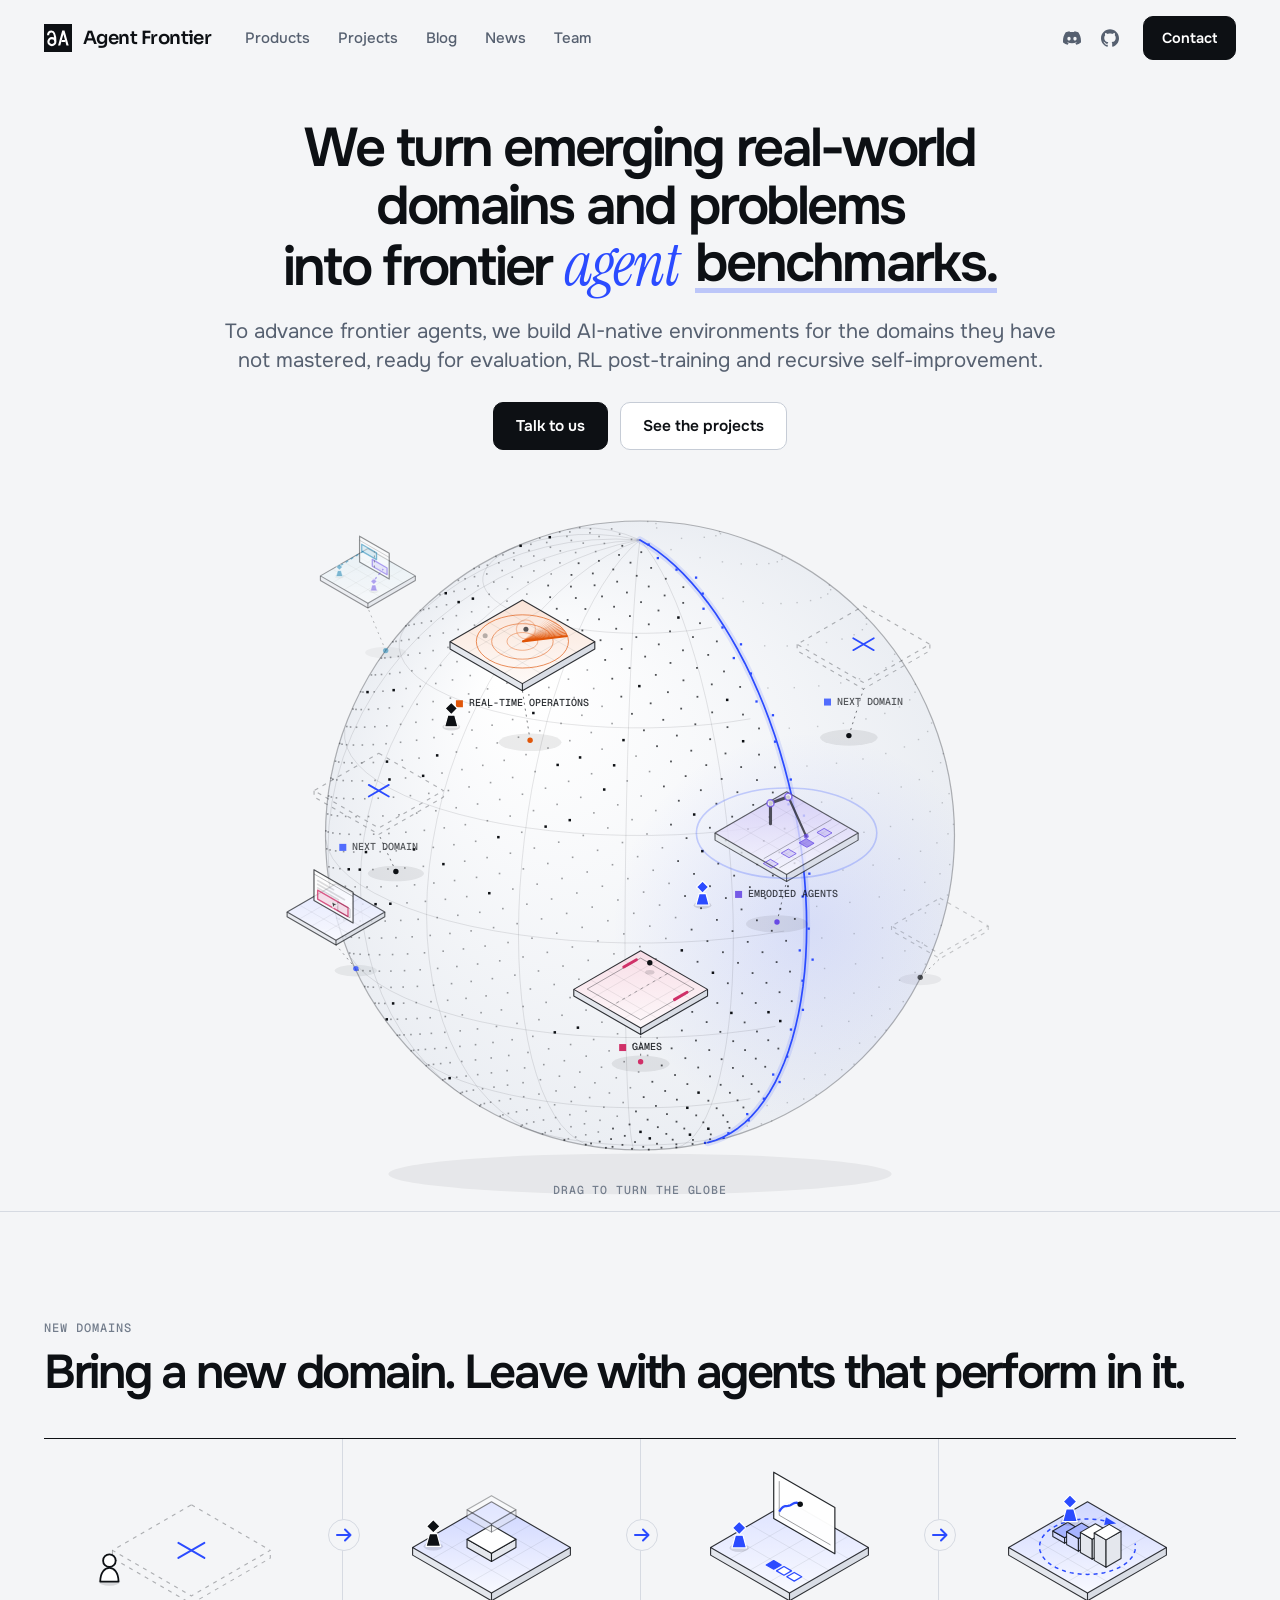
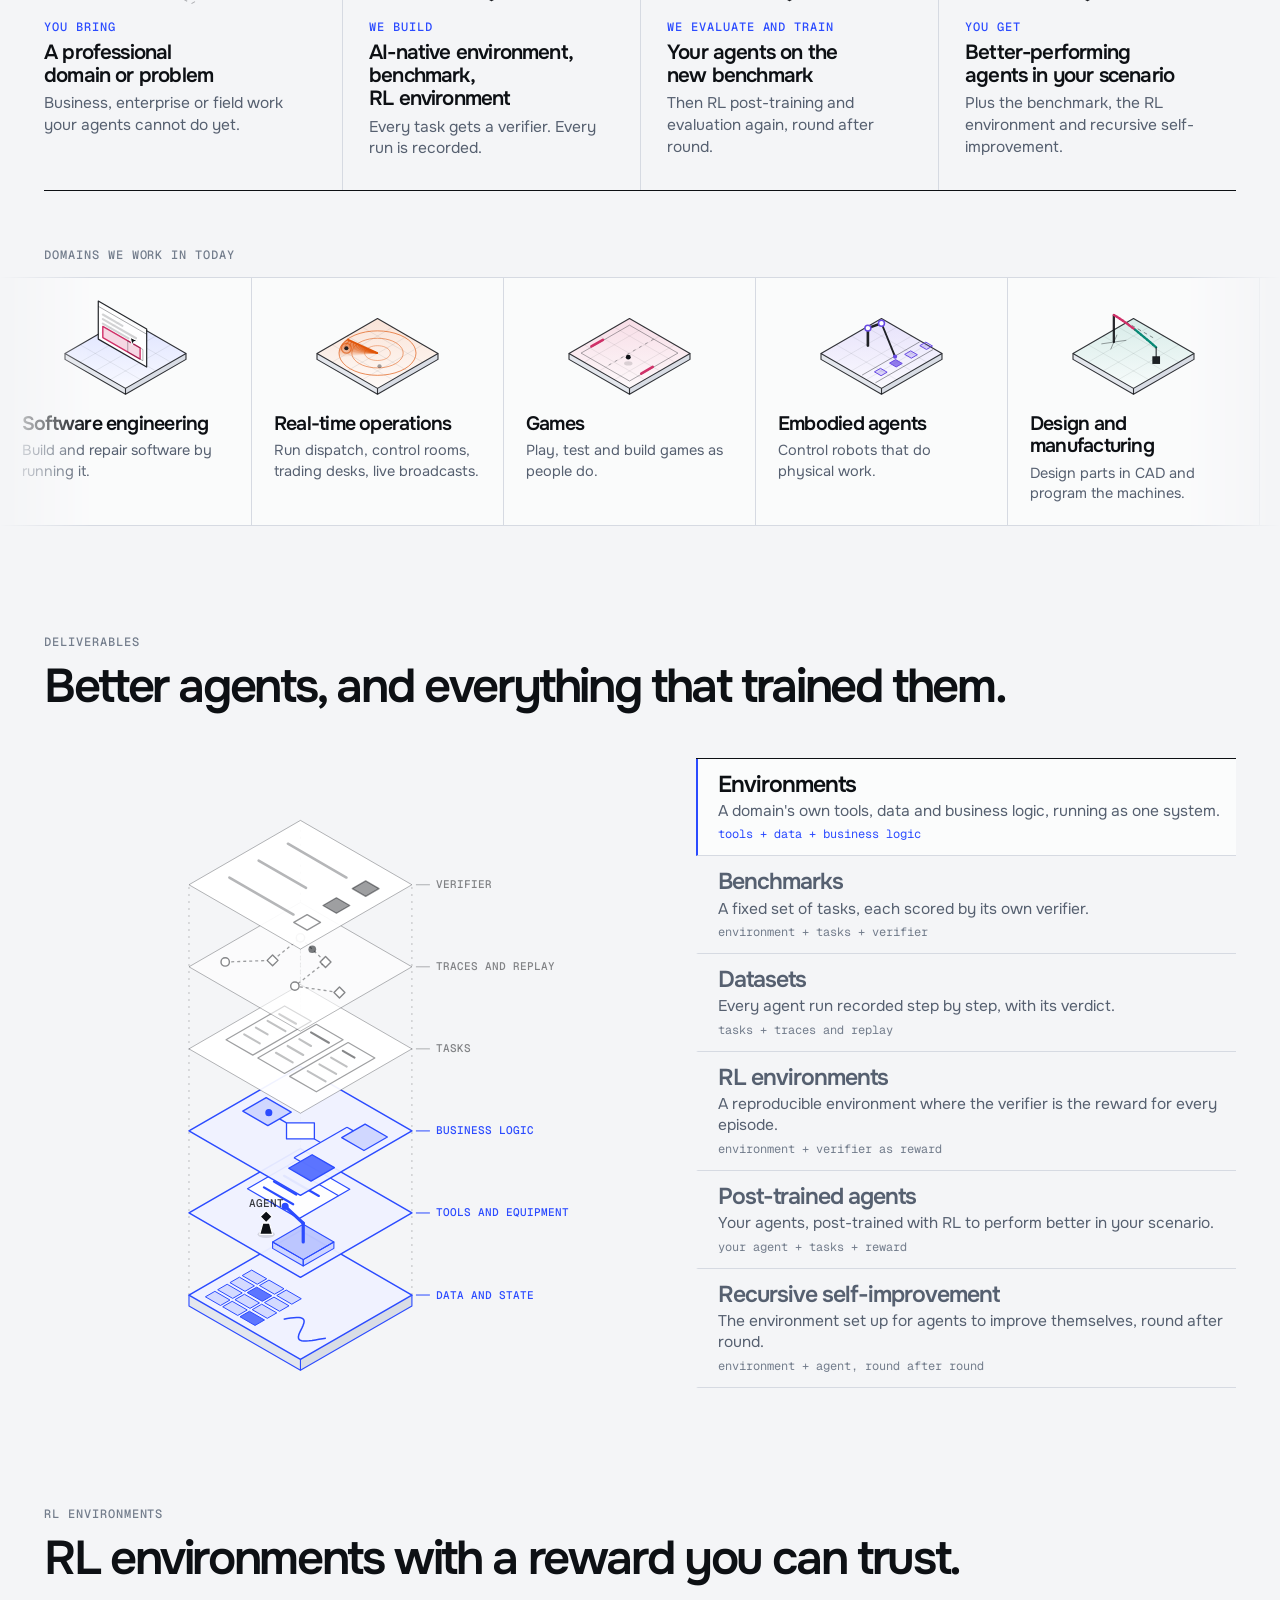
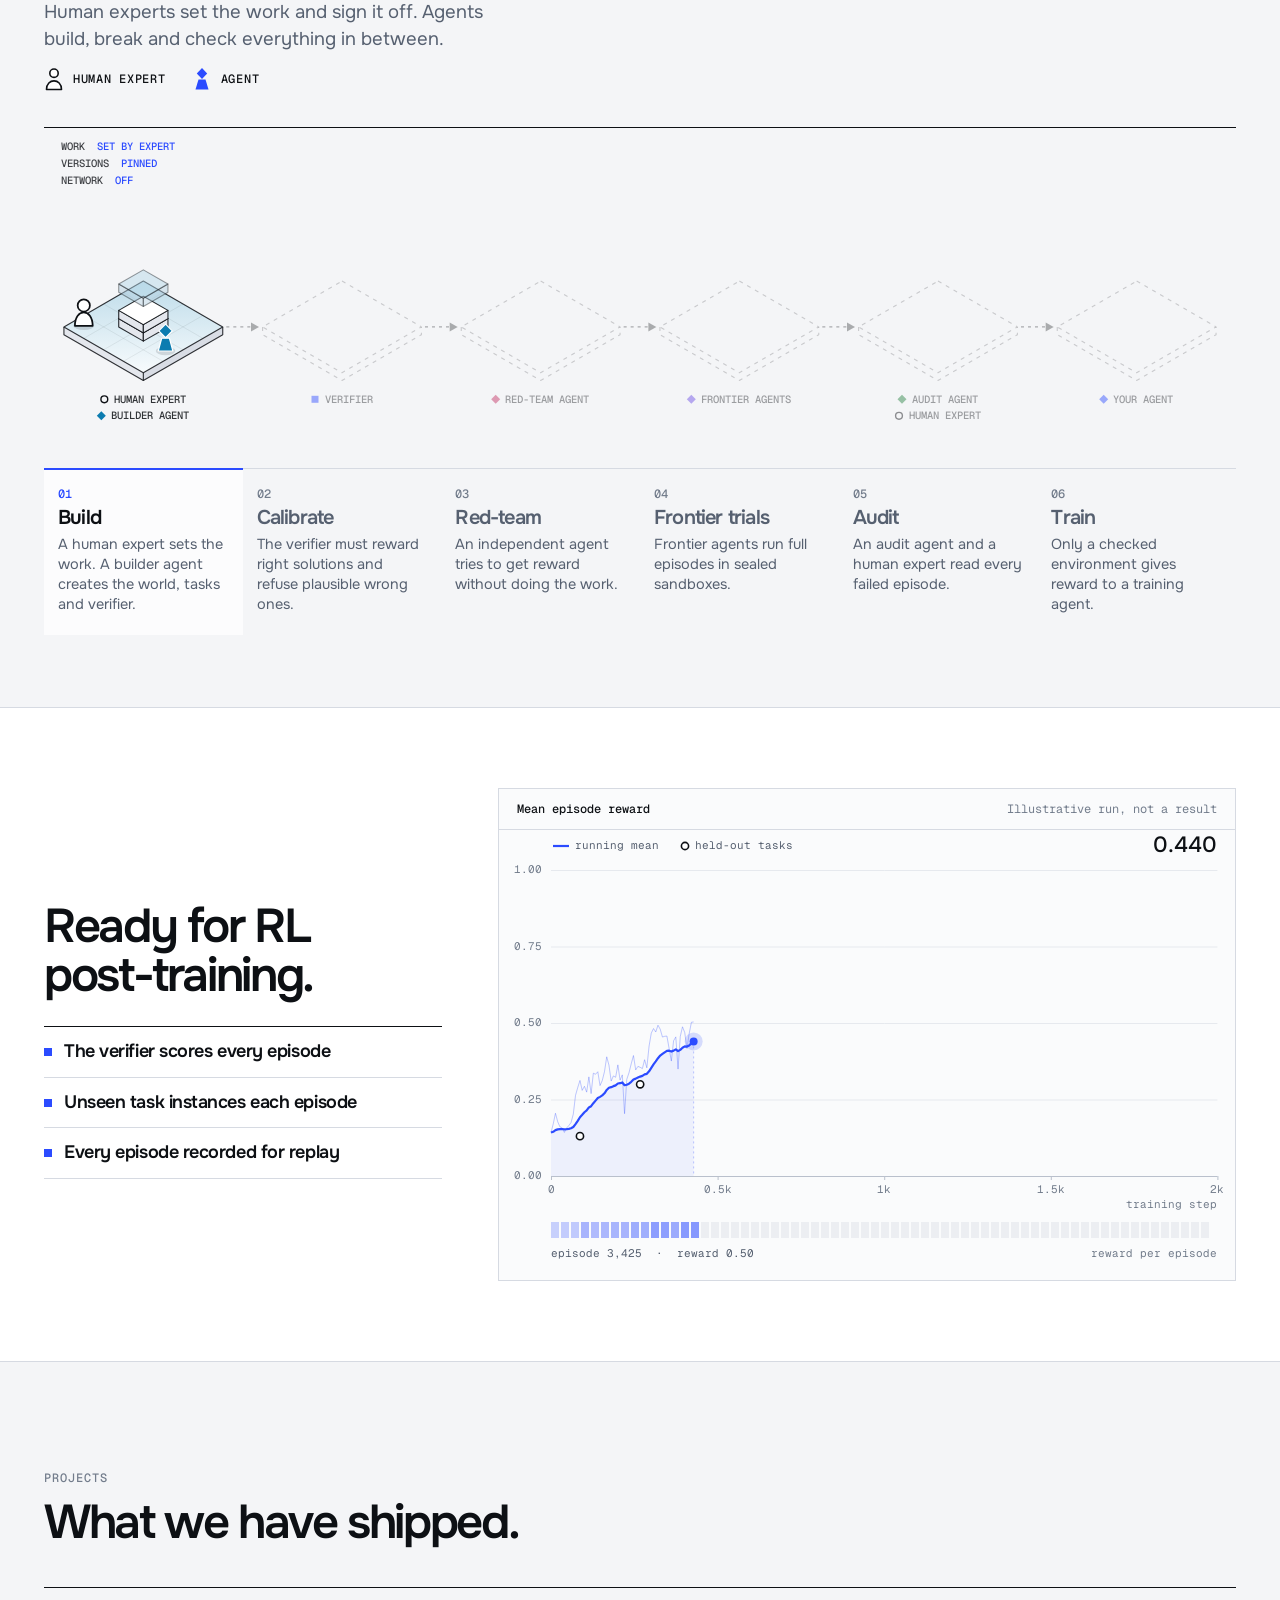
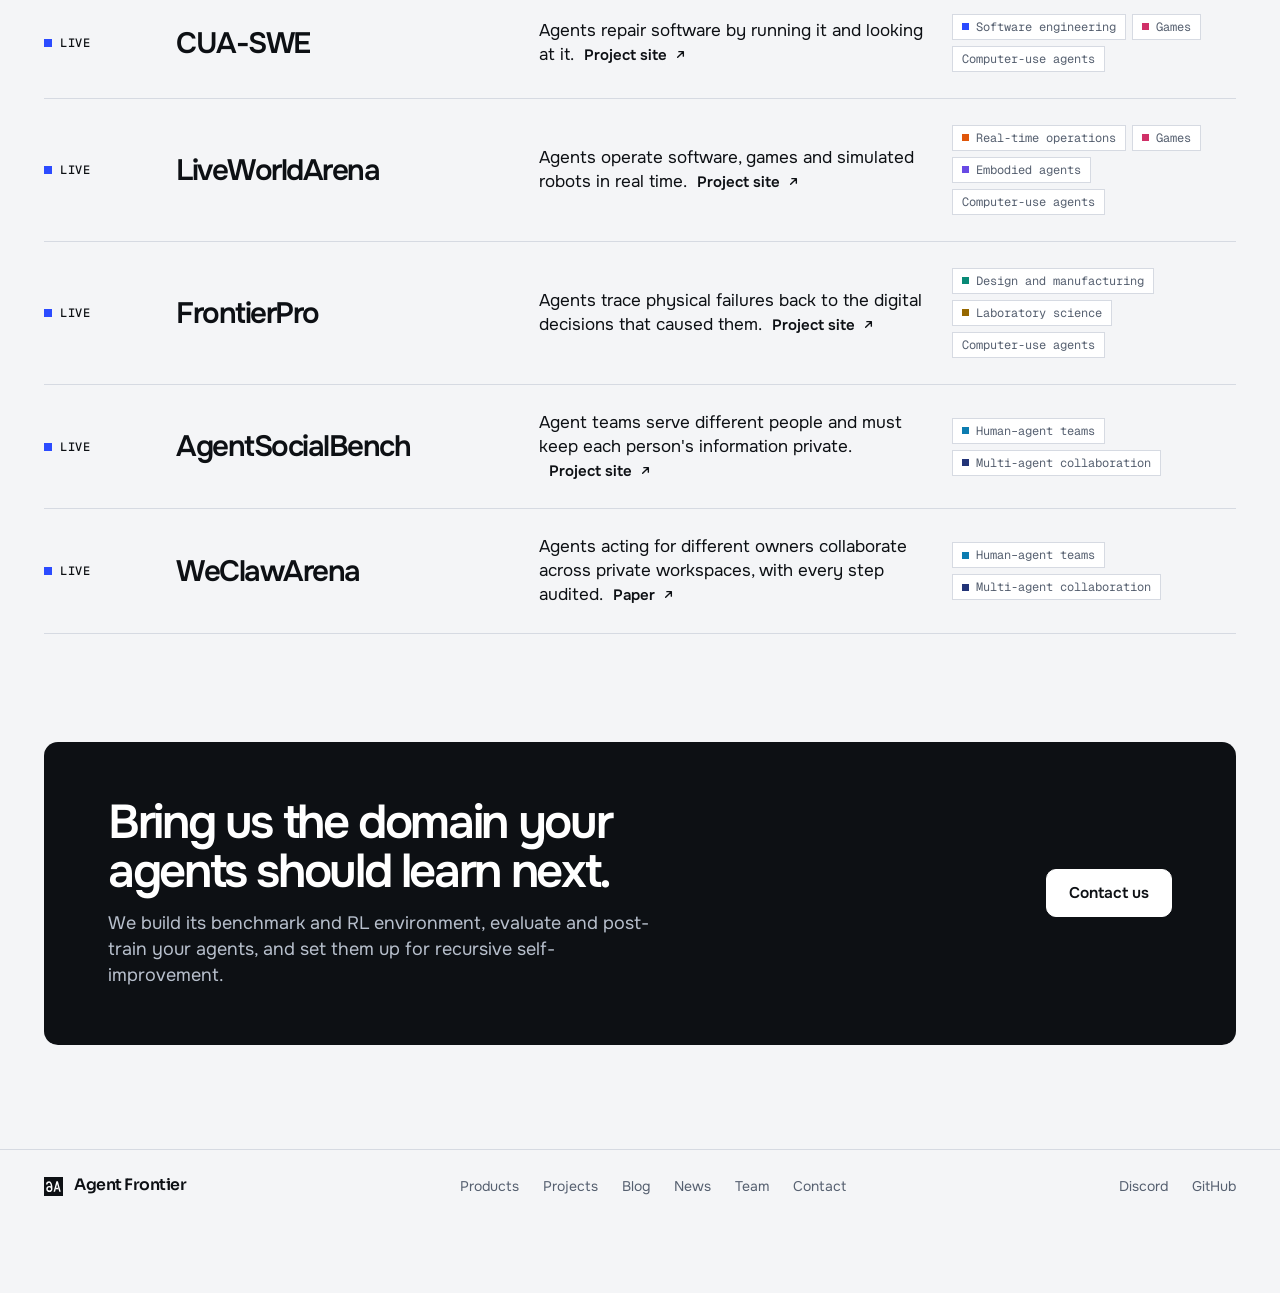
==== index.html @ b807a78c "Team: list Chloe's PhD in Computer Science at Carnegie Mellon Co-Authored-By: Claude Fable 5.2 <nore" ====
<!doctype html>
<html lang="en">
<head>
<meta charset="utf-8">
<meta name="viewport" content="width=device-width, initial-scale=1, viewport-fit=cover">
<title>Agent Frontier</title>
<meta name="description" content="Agent Frontier turns emerging real-world domains and problems into frontier agent environments: AI-native environments, benchmarks, datasets and RL environments for evaluation, RL post-training and recursive self-improvement.">
<link rel="canonical" href="https://agentfrontier-ai.github.io/">
<meta property="og:type" content="website">
<meta property="og:title" content="Agent Frontier">
<meta property="og:description" content="Agent Frontier turns emerging real-world domains and problems into frontier agent environments: AI-native environments, benchmarks, datasets and RL environments for evaluation, RL post-training and recursive self-improvement.">
<meta property="og:url" content="https://agentfrontier-ai.github.io/">
<meta property="og:image" content="https://agentfrontier-ai.github.io/assets/og.jpg">
<meta name="twitter:card" content="summary_large_image">
<link rel="icon" type="image/svg+xml" href="assets/favicon.svg">
<link rel="apple-touch-icon" href="assets/icon-180.png">
<link rel="preconnect" href="https://fonts.googleapis.com">
<link rel="preconnect" href="https://fonts.gstatic.com" crossorigin>
<link rel="stylesheet" href="https://fonts.googleapis.com/css2?family=Onest:wght@400;500;600&family=Geist+Mono:wght@400;500&family=Instrument+Serif:ital@1&family=Sora:wght@600&display=swap">
<link rel="stylesheet" href="assets/site.css">
</head>
<body>
<div class="page">
  <div class="wrap" id="top">
    <nav class="nav" aria-label="Main">
      <a class="brand" href="./">
        <span class="mk"><svg width="28" height="28" viewBox="0 0 100 100" aria-hidden="true"><rect width="100" height="100" rx="0" fill="currentColor"/><g transform="translate(11.4 23.0) scale(0.54)"><g transform="translate(1 0)"><path d="M5 31C5 16 15 7 28 7C45 7 53 34 53 74A23 23 0 1 1 7 74A23 23 0 0 1 53 74" fill="none" stroke="#FFFFFF" stroke-width="14.0" stroke-linejoin="round"/></g><g transform="translate(72.0 0)"><path d="M0.00 100.00L27.50 0.00L42.50 0.00L70.00 100.00L55.40 100.00L35.00 25.82L14.60 100.00z" fill="#FFFFFF"/><path d="M24.77 63.0L45.23 63.0L48.77 75.88L21.23 75.88z" fill="#FFFFFF"/></g></g></svg></span><span class="wm" style="font:600 .96em/1 'Sora',sans-serif;letter-spacing:-.03em">Agent Frontier</span>
      </a>
      <div class="links">
        <a href="#products">Products</a>
        <a href="#projects">Projects</a>
        <a href="blog/">Blog</a>
        <a href="news/">News</a>
        <a href="team/">Team</a>
      </div>
      <div class="nav-r">
        <div class="soc">
            <a href="https://discord.gg/JPbFVPrW2" target="_blank" rel="noopener" aria-label="Discord" title="Discord"><svg viewBox="0 0 24 24" aria-hidden="true"><path d="M20.317 4.3698a19.7913 19.7913 0 00-4.8851-1.5152.0741.0741 0 00-.0785.0371c-.211.3753-.4447.8648-.6083 1.2495-1.8447-.2762-3.68-.2762-5.4868 0-.1636-.3933-.4058-.8742-.6177-1.2495a.077.077 0 00-.0785-.037 19.7363 19.7363 0 00-4.8852 1.515.0699.0699 0 00-.0321.0277C.5334 9.0458-.319 13.5799.0992 18.0578a.0824.0824 0 00.0312.0561c2.0528 1.5076 4.0413 2.4228 5.9929 3.0294a.0777.0777 0 00.0842-.0276c.4616-.6304.8731-1.2952 1.226-1.9942a.076.076 0 00-.0416-.1057c-.6528-.2476-1.2743-.5495-1.8722-.8923a.077.077 0 01-.0076-.1277c.1258-.0943.2517-.1923.3718-.2914a.0743.0743 0 01.0776-.0105c3.9278 1.7933 8.18 1.7933 12.0614 0a.0739.0739 0 01.0785.0095c.1202.099.246.1981.3728.2924a.077.077 0 01-.0066.1276 12.2986 12.2986 0 01-1.873.8914.0766.0766 0 00-.0407.1067c.3604.698.7719 1.3628 1.225 1.9932a.076.076 0 00.0842.0286c1.961-.6067 3.9495-1.5219 6.0023-3.0294a.077.077 0 00.0313-.0552c.5004-5.177-.8382-9.6739-3.5485-13.6604a.061.061 0 00-.0312-.0286zM8.02 15.3312c-1.1825 0-2.1569-1.0857-2.1569-2.419 0-1.3332.9555-2.4189 2.157-2.4189 1.2108 0 2.1757 1.0952 2.1568 2.419 0 1.3332-.9555 2.4189-2.1569 2.4189zm7.9748 0c-1.1825 0-2.1569-1.0857-2.1569-2.419 0-1.3332.9554-2.4189 2.1569-2.4189 1.2108 0 2.1757 1.0952 2.1568 2.419 0 1.3332-.946 2.4189-2.1568 2.4189Z"/></svg></a>
            
            
            <a href="https://github.com/agentfrontier-ai" target="_blank" rel="noopener" aria-label="GitHub" title="GitHub"><svg viewBox="0 0 24 24" aria-hidden="true"><path d="M12 .297c-6.63 0-12 5.373-12 12 0 5.303 3.438 9.8 8.205 11.385.6.113.82-.258.82-.577 0-.285-.01-1.04-.015-2.04-3.338.724-4.042-1.61-4.042-1.61C4.422 18.07 3.633 17.7 3.633 17.7c-1.087-.744.084-.729.084-.729 1.205.084 1.838 1.236 1.838 1.236 1.07 1.835 2.809 1.305 3.495.998.108-.776.417-1.305.76-1.605-2.665-.3-5.466-1.332-5.466-5.93 0-1.31.465-2.38 1.235-3.22-.135-.303-.54-1.523.105-3.176 0 0 1.005-.322 3.3 1.23.96-.267 1.98-.399 3-.405 1.02.006 2.04.138 3 .405 2.28-1.552 3.285-1.23 3.285-1.23.645 1.653.24 2.873.12 3.176.765.84 1.23 1.91 1.23 3.22 0 4.61-2.805 5.625-5.475 5.92.42.36.81 1.096.81 2.22 0 1.606-.015 2.896-.015 3.286 0 .315.21.69.825.57C20.565 22.092 24 17.592 24 12.297c0-6.627-5.373-12-12-12"/></svg></a>
          </div>
        <a class="btn sm solid" href="contact/">Contact</a>
      </div>
    </nav>
  </div>

  <main class="view" data-view="home">
  <header class="hero">
    <div class="wrap">
      <div class="copy">
        <h1 id="h1"><span class="l1"><span class="ch">We turn <span id="adj">emerging real-world</span></span> <span class="ch">domains and problems</span></span> <span class="l2">into frontier <em class="ag">agent</em> <span class="swap" id="swap" data-words="environments.|benchmarks.|datasets.|RL environments."><span>environments.</span></span></span></h1>
        <p class="lede" id="lede">To advance frontier agents, we build AI-native environments for the domains they have not mastered, ready for evaluation, RL post-training and recursive self-improvement.</p>
        <div class="cta">
          <a class="btn solid" href="contact/">Talk to us</a>
          <a class="btn" href="#projects">See the projects</a>
        </div>
      </div>
    </div>
    <div class="stage" aria-hidden="true"><canvas id="frontier"></canvas><div class="hint">Drag to turn the globe</div></div>
  </header>

  <section class="sec" id="domains">
    <div class="wrap">
      <div class="label">New domains</div>
      <h2>Bring a new domain. Leave with agents that perform in it.</h2>
      <div class="flow">
        <div class="fl" data-rv><canvas data-flow="bring" aria-hidden="true"></canvas><i>You bring</i><h3>A professional domain or problem</h3><p>Business, enterprise or field work your agents cannot do yet.</p></div>
        <div class="fl" data-rv><canvas data-flow="build" aria-hidden="true"></canvas><i>We build</i><h3>AI-native environment, benchmark, RL environment</h3><p>Every task gets a verifier. Every run is recorded.</p></div>
        <div class="fl" data-rv><canvas data-flow="run" aria-hidden="true"></canvas><i>We evaluate and train</i><h3>Your agents on the new benchmark</h3><p>Then RL post-training and evaluation again, round after round.</p></div>
        <div class="fl" data-rv><canvas data-flow="get" aria-hidden="true"></canvas><i>You get</i><h3>Better-performing agents in your scenario</h3><p>Plus the benchmark, the RL environment and recursive self-improvement.</p></div>
      </div>
      <div class="belt-head label">Domains we work in today</div>
    </div>
    <div class="belt" id="belt">
      <div class="belt-in">
          <div class="bt"><canvas data-tile="swe" aria-hidden="true"></canvas><h3>Software engineering</h3><p>Build and repair software by running it.</p></div>
          <div class="bt"><canvas data-tile="radar" aria-hidden="true"></canvas><h3>Real-time operations</h3><p>Run dispatch, control rooms, trading desks, live broadcasts.</p></div>
          <div class="bt"><canvas data-tile="game" aria-hidden="true"></canvas><h3>Games</h3><p>Play, test and build games as people do.</p></div>
          <div class="bt"><canvas data-tile="arm" aria-hidden="true"></canvas><h3>Embodied agents</h3><p>Control robots that do physical work.</p></div>
          <div class="bt"><canvas data-tile="beam" aria-hidden="true"></canvas><h3>Design and manufacturing</h3><p>Design parts in CAD and program the machines.</p></div>
          <div class="bt"><canvas data-tile="lab" aria-hidden="true"></canvas><h3>Laboratory science</h3><p>Plan experiments, run instruments, analyze data.</p></div>
          <div class="bt"><canvas data-tile="chip" aria-hidden="true"></canvas><h3>Chip design</h3><p>Design chips, write tests, fix whichever is wrong.</p></div>
          <div class="bt"><canvas data-tile="space" aria-hidden="true"></canvas><h3>Space operations</h3><p>Operate spacecraft through brief contacts and delayed commands.</p></div>
          <div class="bt"><canvas data-tile="collab" aria-hidden="true"></canvas><h3>Human–agent teams</h3><p>Reconcile changes from several people and their agents.</p></div>
          <a class="bt open" href="contact/"><canvas data-next aria-hidden="true"></canvas><h3>The next domain</h3><p>Bring us yours.</p></a>
          <div class="bt" aria-hidden="true"><canvas data-tile="swe" aria-hidden="true"></canvas><h3>Software engineering</h3><p>Build and repair software by running it.</p></div>
          <div class="bt" aria-hidden="true"><canvas data-tile="radar" aria-hidden="true"></canvas><h3>Real-time operations</h3><p>Run dispatch, control rooms, trading desks, live broadcasts.</p></div>
          <div class="bt" aria-hidden="true"><canvas data-tile="game" aria-hidden="true"></canvas><h3>Games</h3><p>Play, test and build games as people do.</p></div>
          <div class="bt" aria-hidden="true"><canvas data-tile="arm" aria-hidden="true"></canvas><h3>Embodied agents</h3><p>Control robots that do physical work.</p></div>
          <div class="bt" aria-hidden="true"><canvas data-tile="beam" aria-hidden="true"></canvas><h3>Design and manufacturing</h3><p>Design parts in CAD and program the machines.</p></div>
          <div class="bt" aria-hidden="true"><canvas data-tile="lab" aria-hidden="true"></canvas><h3>Laboratory science</h3><p>Plan experiments, run instruments, analyze data.</p></div>
          <div class="bt" aria-hidden="true"><canvas data-tile="chip" aria-hidden="true"></canvas><h3>Chip design</h3><p>Design chips, write tests, fix whichever is wrong.</p></div>
          <div class="bt" aria-hidden="true"><canvas data-tile="space" aria-hidden="true"></canvas><h3>Space operations</h3><p>Operate spacecraft through brief contacts and delayed commands.</p></div>
          <div class="bt" aria-hidden="true"><canvas data-tile="collab" aria-hidden="true"></canvas><h3>Human–agent teams</h3><p>Reconcile changes from several people and their agents.</p></div>
          <a class="bt open" href="contact/" aria-hidden="true" tabindex="-1"><canvas data-next aria-hidden="true"></canvas><h3>The next domain</h3><p>Bring us yours.</p></a>
      </div>
    </div>
  </section>

  <section class="sec" id="products">
    <div class="wrap">
      <div class="label">Deliverables</div>
      <h2>Better agents, and everything that trained them.</h2>
      <div class="build">
        <canvas id="stack" role="img" aria-label="An environment drawn as six layers: the domain's data and state, its tools and equipment, its business logic, tasks, traces and replay, and a verifier. An agent works on the tools layer. The layers each deliverable uses are highlighted."></canvas>
        <div class="uses" id="uses" role="group" aria-label="Deliverables">
          <button class="use on" type="button" data-use="env" aria-pressed="true"><b>Environments</b><span>A domain's own tools, data and business logic, running as one system.</span><em>tools + data + business logic</em></button>
          <button class="use" type="button" data-use="bench" aria-pressed="false"><b>Benchmarks</b><span>A fixed set of tasks, each scored by its own verifier.</span><em>environment + tasks + verifier</em></button>
          <button class="use" type="button" data-use="data" aria-pressed="false"><b>Datasets</b><span>Every agent run recorded step by step, with its verdict.</span><em>tasks + traces and replay</em></button>
          <button class="use" type="button" data-use="rl" aria-pressed="false"><b>RL environments</b><span>A reproducible environment where the verifier is the reward for every episode.</span><em>environment + verifier as reward</em></button>
          <button class="use" type="button" data-use="agent" aria-pressed="false"><b>Post-trained agents</b><span>Your agents, post-trained with RL to perform better in your scenario.</span><em>your agent + tasks + reward</em></button>
          <button class="use" type="button" data-use="rsi" aria-pressed="false"><b>Recursive self-improvement</b><span>The environment set up for agents to improve themselves, round after round.</span><em>environment + agent, round after round</em></button>
        </div>
      </div>
    </div>
  </section>

  <section class="sec" id="rl">
    <div class="wrap">
      <div class="label">RL environments</div>
      <div class="head">
        <h2>RL environments with a reward you can trust.</h2>
        <div>
          <p class="sub">Human experts set the work and sign it off. Agents build, break and check everything in between.</p>
          <div class="legend"><span><svg width="20" height="24" viewBox="0 0 20 24" aria-hidden="true"><path d="M2.500 22.500c0-11.500 15-11.500 15 0z" fill="#fff" stroke="#0D1014" stroke-width="1.6" stroke-linejoin="round"/><circle cx="10" cy="6.200" r="4.200" fill="#fff" stroke="#0D1014" stroke-width="1.6"/></svg>Human expert</span><span><svg width="20" height="24" viewBox="0 0 20 24" aria-hidden="true"><path d="M3.500 22.500l3-10h7l3 10z" fill="#2B4BFF"/><path d="M10 1l5.200 5.500-5.200 5.500-5.200-5.500z" fill="#2B4BFF"/></svg>Agent</span></div>
        </div>
      </div>
      <div class="pipe"><canvas id="pipe" role="img" aria-label="How an RL environment is built, in six stations. A human expert sets the work and a builder agent creates the world, its tasks and their verifier. The reward is calibrated on right and wrong solutions. A red-team agent tries back doors, reward hacking and lucky guesses, and each one is closed or fixed. Frontier agents attempt the tasks in a sealed sandbox. An audit agent and a human expert read the failed runs. Then an agent trains in it and the verifier scores every episode."></canvas></div>
      <div class="steps" id="steps">
        <button class="step" type="button" data-step="0"><i>01</i><b>Build</b><span>A human expert sets the work. A builder agent creates the world, tasks and verifier.</span></button>
        <button class="step" type="button" data-step="1"><i>02</i><b>Calibrate</b><span>The verifier must reward right solutions and refuse plausible wrong ones.</span></button>
        <button class="step" type="button" data-step="2"><i>03</i><b>Red-team</b><span>An independent agent tries to get reward without doing the work.</span></button>
        <button class="step" type="button" data-step="3"><i>04</i><b>Frontier trials</b><span>Frontier agents run full episodes in sealed sandboxes.</span></button>
        <button class="step" type="button" data-step="4"><i>05</i><b>Audit</b><span>An audit agent and a human expert read every failed episode.</span></button>
        <button class="step" type="button" data-step="5"><i>06</i><b>Train</b><span>Only a checked environment gives reward to a training agent.</span></button>
      </div>
    </div>
    <div class="rlband">
      <div class="wrap rl">
        <div>
          <h2>Ready for RL post-training.</h2>
          <ul class="facts">
            <li>The verifier scores every episode</li>
            <li>Unseen task instances each episode</li>
            <li>Every episode recorded for replay</li>
          </ul>
        </div>
        <div class="chart">
          <div class="chart-top"><b>Mean episode reward</b><span>Illustrative run, not a result</span></div>
          <canvas id="curve" role="img" aria-label="Illustrative training run: mean episode reward rises and levels off over training steps, with held-out evaluation points and a strip of per-episode rewards underneath"></canvas>
        </div>
      </div>
    </div>
  </section>

  <section class="sec" id="projects">
    <div class="wrap">
      <div class="label">Projects</div>
      <h2>What we have shipped.</h2>
      <div class="plist">
        <a class="prow" data-rv href="https://zelongxueric.github.io/cua-swe-website/" target="_blank" rel="noopener">
          <span class="status live">Live</span>
          <h3>CUA-SWE</h3>
          <p class="d">Agents repair software by running it and looking at it.<span class="go">Project site <svg width="13" height="13" viewBox="0 0 16 16" fill="none" aria-hidden="true"><path d="M4.5 11.5l7-7M6 4.5h5.5V10" stroke="currentColor" stroke-width="1.7" stroke-linecap="round" stroke-linejoin="round"/></svg></span></p>
          <div class="tags"><span style="--h:43,75,255"><i></i>Software engineering</span><span style="--h:208,48,104"><i></i>Games</span><span>Computer-use agents</span></div>
        </a>
        <a class="prow" data-rv href="https://kingofspace0wzz.github.io/CUA-frontier/areas/real-time/" target="_blank" rel="noopener">
          <span class="status live">Live</span>
          <h3>LiveWorldArena</h3>
          <p class="d">Agents operate software, games and simulated robots in real time.<span class="go">Project site <svg width="13" height="13" viewBox="0 0 16 16" fill="none" aria-hidden="true"><path d="M4.5 11.5l7-7M6 4.5h5.5V10" stroke="currentColor" stroke-width="1.7" stroke-linecap="round" stroke-linejoin="round"/></svg></span></p>
          <div class="tags"><span style="--h:224,86,10"><i></i>Real-time operations</span><span style="--h:208,48,104"><i></i>Games</span><span style="--h:104,74,228"><i></i>Embodied agents</span><span>Computer-use agents</span></div>
        </a>
        <a class="prow" data-rv href="https://kingofspace0wzz.github.io/CUA-frontier/areas/physical-ai/" target="_blank" rel="noopener">
          <span class="status live">Live</span>
          <h3>FrontierPro</h3>
          <p class="d">Agents trace physical failures back to the digital decisions that caused them.<span class="go">Project site <svg width="13" height="13" viewBox="0 0 16 16" fill="none" aria-hidden="true"><path d="M4.5 11.5l7-7M6 4.5h5.5V10" stroke="currentColor" stroke-width="1.7" stroke-linecap="round" stroke-linejoin="round"/></svg></span></p>
          <div class="tags"><span style="--h:9,138,118"><i></i>Design and manufacturing</span><span style="--h:150,104,0"><i></i>Laboratory science</span><span>Computer-use agents</span></div>
        </a>
        <a class="prow" data-rv href="https://agent-social-bench.github.io/" target="_blank" rel="noopener">
          <span class="status live">Live</span>
          <h3>AgentSocialBench</h3>
          <p class="d">Agent teams serve different people and must keep each person's information private.<span class="go">Project site <svg width="13" height="13" viewBox="0 0 16 16" fill="none" aria-hidden="true"><path d="M4.5 11.5l7-7M6 4.5h5.5V10" stroke="currentColor" stroke-width="1.7" stroke-linecap="round" stroke-linejoin="round"/></svg></span></p>
          <div class="tags"><span style="--h:12,124,176"><i></i>Human–agent teams</span><span style="--h:34,52,120"><i></i>Multi-agent collaboration</span></div>
        </a>
        <a class="prow" data-rv href="https://arxiv.org/abs/2608.03499" target="_blank" rel="noopener">
          <span class="status live">Live</span>
          <h3>WeClawArena</h3>
          <p class="d">Agents acting for different owners collaborate across private workspaces, with every step audited.<span class="go">Paper <svg width="13" height="13" viewBox="0 0 16 16" fill="none" aria-hidden="true"><path d="M4.5 11.5l7-7M6 4.5h5.5V10" stroke="currentColor" stroke-width="1.7" stroke-linecap="round" stroke-linejoin="round"/></svg></span></p>
          <div class="tags"><span style="--h:12,124,176"><i></i>Human–agent teams</span><span style="--h:34,52,120"><i></i>Multi-agent collaboration</span></div>
        </a>
      </div>
    </div>
  </section>

  <section class="close">
    <div class="wrap">
      <div class="close-in">
        <div><h2>Bring us the domain your agents should learn next.</h2><p>We build its benchmark and RL environment, evaluate and post-train your agents, and set them up for recursive self-improvement.</p></div>
        <a class="btn" href="contact/">Contact us</a>
      </div>
    </div>
  </section>
  </main>

  <main class="view pagepad" data-view="news" hidden>
    <div class="wrap pagehead"><h1>News</h1></div>
    <div class="wrap">
      <div class="rows">
        <a class="nrow" href="https://kingofspace0wzz.github.io/CUA-frontier/areas/physical-ai/" target="_blank" rel="noopener"><i>Release</i><span>FrontierPro is live.</span><span class="go">Project site <svg width="13" height="13" viewBox="0 0 16 16" fill="none" aria-hidden="true"><path d="M4.5 11.5l7-7M6 4.5h5.5V10" stroke="currentColor" stroke-width="1.7" stroke-linecap="round" stroke-linejoin="round"/></svg></span></a>
        <a class="nrow" href="https://kingofspace0wzz.github.io/CUA-frontier/areas/real-time/" target="_blank" rel="noopener"><i>Release</i><span>LiveWorldArena is live.</span><span class="go">Project site <svg width="13" height="13" viewBox="0 0 16 16" fill="none" aria-hidden="true"><path d="M4.5 11.5l7-7M6 4.5h5.5V10" stroke="currentColor" stroke-width="1.7" stroke-linecap="round" stroke-linejoin="round"/></svg></span></a>
        <a class="nrow" href="https://zelongxueric.github.io/cua-swe-website/" target="_blank" rel="noopener"><i>Release</i><span>CUA-SWE is live.</span><span class="go">Project site <svg width="13" height="13" viewBox="0 0 16 16" fill="none" aria-hidden="true"><path d="M4.5 11.5l7-7M6 4.5h5.5V10" stroke="currentColor" stroke-width="1.7" stroke-linecap="round" stroke-linejoin="round"/></svg></span></a>
        <a class="nrow" href="https://arxiv.org/abs/2608.03499" target="_blank" rel="noopener"><i>Aug 2026</i><span>WeClawArena is live.</span><span class="go">Paper <svg width="13" height="13" viewBox="0 0 16 16" fill="none" aria-hidden="true"><path d="M4.5 11.5l7-7M6 4.5h5.5V10" stroke="currentColor" stroke-width="1.7" stroke-linecap="round" stroke-linejoin="round"/></svg></span></a>
        <a class="nrow" href="https://agent-social-bench.github.io/" target="_blank" rel="noopener"><i>Apr 2026</i><span>AgentSocialBench is live.</span><span class="go">Project site <svg width="13" height="13" viewBox="0 0 16 16" fill="none" aria-hidden="true"><path d="M4.5 11.5l7-7M6 4.5h5.5V10" stroke="currentColor" stroke-width="1.7" stroke-linecap="round" stroke-linejoin="round"/></svg></span></a>
      </div>
    </div>
  </main>

  <main class="view pagepad" data-view="blog" hidden>
    <div class="wrap pagehead"><h1>Blog</h1></div>
    <div class="wrap">
      <p class="empty">No posts yet. New work is announced on the <a href="news/">News</a> page.</p>
    </div>
  </main>

  <main class="view pagepad" data-view="team" hidden>
    <div class="wrap pagehead"><h1>Team</h1></div>
    <div class="wrap">
      <div class="from"><div class="label">Built by AI experts from</div><div class="logos"><img src="assets/orgs/mono-cmu.png" alt="Carnegie Mellon University" title="Carnegie Mellon University" style="height:22px"><img src="assets/orgs/mono-usc.png" alt="University of Southern California" title="University of Southern California" style="height:23px"><img src="assets/orgs/mono-ucla.png" alt="UCLA" title="UCLA" style="height:20px"><img src="assets/orgs/mono-asu.png" alt="Arizona State University" title="Arizona State University" style="height:26px"><img src="assets/orgs/mono-wisc.png" alt="University of Wisconsin–Madison" title="University of Wisconsin–Madison" style="height:44px"><img src="assets/orgs/mono-princeton.png" alt="Princeton University" title="Princeton University" style="height:30px"><img src="assets/orgs/mono-aws.png" alt="Amazon Web Services" title="Amazon Web Services" style="height:32px"><img src="assets/orgs/mono-scale.png" alt="Scale AI" title="Scale AI" style="height:28px"><img src="assets/orgs/mono-zoom.png" alt="Zoom" title="Zoom" style="height:19px"></div></div>
      <div class="people"><div class="person"><div class="top"><img src="assets/avatars/prince.jpg" alt="" width="104" height="104" loading="lazy"><div><h3>Prince</h3><i>Founder and Organizer</i></div></div><ul><li>PhD in Information Systems, Carnegie Mellon University</li><li>LLM agents, agentic post-training, recursive self-improvement</li><li>Entrepreneur</li></ul><a class="go" href="https://kingofspace0wzz.github.io/" target="_blank" rel="noopener">Website <svg width="13" height="13" viewBox="0 0 16 16" fill="none" aria-hidden="true"><path d="M4.5 11.5l7-7M6 4.5h5.5V10" stroke="currentColor" stroke-width="1.7" stroke-linecap="round" stroke-linejoin="round"/></svg></a></div><div class="person"><div class="top"><img src="assets/avatars/chloe.jpg" alt="" width="104" height="104" loading="lazy"><div><h3>Chloe</h3><i>Advisor and Organizer</i></div></div><ul><li>PhD in Computer Science, Carnegie Mellon University</li><li>LLM agents, agentic post-training, recursive self-improvement</li></ul></div><div class="person"><div class="top"><img src="assets/avatars/xiyang.jpg" alt="" width="104" height="104" loading="lazy"><div><h3>Xiyang</h3><i>Advisor</i></div></div><ul><li>Faculty, Arizona State University</li><li>LLM agents</li></ul><a class="go" href="https://xiyanghu.github.io/" target="_blank" rel="noopener">Website <svg width="13" height="13" viewBox="0 0 16 16" fill="none" aria-hidden="true"><path d="M4.5 11.5l7-7M6 4.5h5.5V10" stroke="currentColor" stroke-width="1.7" stroke-linecap="round" stroke-linejoin="round"/></svg></a></div><div class="person"><div class="top"><img src="assets/avatars/yue.jpg" alt="" width="104" height="104" loading="lazy"><div><h3>Yue</h3><i>Advisor</i></div></div><ul><li>Faculty, University of Southern California</li><li>LLM agents</li><li>Auditable agent systems, AI auditing, AI safety</li></ul><a class="go" href="https://viterbi-web.usc.edu/~yzhao010/" target="_blank" rel="noopener">Website <svg width="13" height="13" viewBox="0 0 16 16" fill="none" aria-hidden="true"><path d="M4.5 11.5l7-7M6 4.5h5.5V10" stroke="currentColor" stroke-width="1.7" stroke-linecap="round" stroke-linejoin="round"/></svg></a></div><div class="person"><div class="top"><div><h3>Chaorui</h3><i>Organizer and Core contributor</i></div></div><ul><li>UCLA</li><li>Agentic reinforcement learning, agent post-training</li></ul></div><div class="person"><div class="top"><img src="assets/avatars/defu.jpg" alt="" width="104" height="104" loading="lazy"><div><h3>Defu</h3><i>Core contributor</i></div></div><ul><li>University of Southern California</li><li>Agentic post-training, agent harnesses and skills, LLM safety, scientific foundation models, numerical LLM interfaces</li></ul></div><div class="person"><div class="top"><img src="assets/avatars/eric.jpg" alt="" width="104" height="104" loading="lazy"><div><h3>Eric</h3><i>Core contributor</i></div></div><ul><li>University of Wisconsin–Madison</li><li>LLM agents</li></ul></div><div class="person"><div class="top"><img src="assets/avatars/heady.jpg" alt="" width="104" height="104" loading="lazy"><div><h3>Heady</h3><i>Core contributor</i></div></div><ul><li>University of Southern California</li><li>LLM agents, entrepreneur</li></ul></div><div class="person"><div class="top"><img src="assets/avatars/justin.jpg" alt="" width="104" height="104" loading="lazy"><div><h3>Justin</h3><i>Core contributor</i></div></div><ul><li>University of Southern California</li><li>LLM agents, entrepreneur</li></ul></div><div class="person"><div class="top"><img src="assets/avatars/leo.jpg" alt="" width="104" height="104" loading="lazy"><div><h3>Leo</h3><i>Core contributor</i></div></div><ul><li>University of Southern California</li><li>LLM agents</li></ul></div><div class="person"><div class="top"><img src="assets/avatars/vivian.jpg" alt="" width="104" height="104" loading="lazy"><div><h3>Vivian</h3><i>Core contributor</i></div></div><ul><li>Scale AI</li><li>Agent post-training, LLM evaluation</li></ul></div><div class="person"><div class="top"><img src="assets/avatars/will.jpg" alt="" width="104" height="104" loading="lazy"><div><h3>Will</h3><i>Core contributor</i></div></div><ul><li>Arizona State University</li><li>LLM agents, agent post-training</li></ul></div><div class="person"><div class="top"><div><h3>Yifu</h3><i>Core contributor</i></div></div><ul><li>Princeton University</li><li>LLM agents, agent post-training, world models, reinforcement learning</li></ul></div><div class="person"><div class="top"><img src="assets/avatars/yingtao.jpg" alt="" width="104" height="104" loading="lazy"><div><h3>Yingtao</h3><i>Core contributor</i></div></div><ul><li>Carnegie Mellon University</li><li>LLM agents, LLM reasoning, agent post-training</li></ul></div><div class="person"><div class="top"><div><h3>Yiyue</h3><i>Core contributor</i></div></div><ul><li>LLM agents, agent post-training</li></ul></div><div class="person"><div class="top"><div><h3>Yuding</h3><i>Core contributor</i></div></div><ul><li>Carnegie Mellon University</li></ul></div><div class="person"><div class="top"><img src="assets/avatars/yuhang.jpg" alt="" width="104" height="104" loading="lazy"><div><h3>Yuhang</h3><i>Core contributor</i></div></div><ul><li>LLM agents, multi-agent systems</li></ul></div></div>
    </div>
  </main>

  <main class="view pagepad" data-view="contact" hidden>
    <div class="wrap pagehead"><div class="label">Contact</div><h1>Bring us the domain your agents should learn next.</h1><p class="sub">Tell us the domain and where your agents fall short in it.</p></div>
    <div class="wrap">
      <div class="ways">
        <a class="way" href="https://discord.gg/JPbFVPrW2" target="_blank" rel="noopener"><i>Discord</i><b>Join the server</b><span class="go">discord.gg <svg width="13" height="13" viewBox="0 0 16 16" fill="none" aria-hidden="true"><path d="M4.5 11.5l7-7M6 4.5h5.5V10" stroke="currentColor" stroke-width="1.7" stroke-linecap="round" stroke-linejoin="round"/></svg></span></a>
        <a class="way" href="https://github.com/agentfrontier-ai" target="_blank" rel="noopener"><i>GitHub</i><b>agentfrontier-ai</b><span class="go">github.com <svg width="13" height="13" viewBox="0 0 16 16" fill="none" aria-hidden="true"><path d="M4.5 11.5l7-7M6 4.5h5.5V10" stroke="currentColor" stroke-width="1.7" stroke-linecap="round" stroke-linejoin="round"/></svg></span></a>
      </div>
    </div>
  </main>

  <footer>
    <div class="wrap">
      <span class="brand"><span class="mk"><svg width="28" height="28" viewBox="0 0 100 100" aria-hidden="true"><rect width="100" height="100" rx="0" fill="currentColor"/><g transform="translate(11.4 23.0) scale(0.54)"><g transform="translate(1 0)"><path d="M5 31C5 16 15 7 28 7C45 7 53 34 53 74A23 23 0 1 1 7 74A23 23 0 0 1 53 74" fill="none" stroke="#FFFFFF" stroke-width="14.0" stroke-linejoin="round"/></g><g transform="translate(72.0 0)"><path d="M0.00 100.00L27.50 0.00L42.50 0.00L70.00 100.00L55.40 100.00L35.00 25.82L14.60 100.00z" fill="#FFFFFF"/><path d="M24.77 63.0L45.23 63.0L48.77 75.88L21.23 75.88z" fill="#FFFFFF"/></g></g></svg></span><span class="wm" style="font:600 .96em/1 'Sora',sans-serif;letter-spacing:-.03em">Agent Frontier</span></span>
      <nav aria-label="Footer"><a href="#products">Products</a><a href="#projects">Projects</a><a href="blog/">Blog</a><a href="news/">News</a><a href="team/">Team</a><a href="contact/">Contact</a></nav>
      <nav aria-label="Social"><a href="https://discord.gg/JPbFVPrW2" target="_blank" rel="noopener">Discord</a><a href="https://github.com/agentfrontier-ai" target="_blank" rel="noopener">GitHub</a></nav>
    </div>
  </footer>
</div>
<script src="assets/site.js" defer></script>
</body>
</html>
---- assets/site.css ----
/* Agent Frontier: site styles. */
html{-webkit-text-size-adjust:100%;scroll-behavior:smooth}
body{margin:0;background:#F4F5F7}
img{max-width:100%}
[hidden]{display:none!important}
@media (prefers-reduced-motion: reduce){html{scroll-behavior:auto}}
*{box-sizing:border-box}
/* Layout: built to be scanned. One line of copy per idea; the drawings carry the rest. The isometric world is the page's own language and the blue line is always the frontier. */
.page{--bg:#F4F5F7;--card:#FFFFFF;--ink:#0D1014;--mut:#566070;--dim:#737D8C;--line:#D6DAE2;--blue:#2B4BFF;--rose:#C22A5E;
  --display:'Onest',system-ui,sans-serif;--body:'Onest',system-ui,sans-serif;--mono:'Geist Mono',ui-monospace,monospace;
  background:var(--bg);color:var(--ink);font-family:var(--body);font-size:16px;line-height:1.5;overflow:hidden}
a{color:inherit;text-decoration:none}
a:focus-visible,button:focus-visible{outline:2px solid var(--blue);outline-offset:3px;border-radius:4px}
p{margin:0}
.wrap{max-width:1240px;margin:0 auto;padding-left:max(24px, env(safe-area-inset-left, 0px));padding-right:max(24px, env(safe-area-inset-right, 0px))}
.label{font:500 12px var(--mono);letter-spacing:.08em;text-transform:uppercase;color:var(--dim)}
h2{margin:12px 0 0;font:600 clamp(30px,3.7vw,52px)/1.04 var(--display);letter-spacing:-.05em;text-wrap:balance}
.sub{margin:16px 0 0;max-width:620px;color:var(--mut);font-size:18.5px;line-height:1.45;text-wrap:pretty}
.sec{padding-block:108px 0}
.head{display:flex;align-items:flex-end;justify-content:space-between;gap:16px 56px;flex-wrap:wrap}
.head .sub{margin:0;max-width:440px}

/* nav */
.nav{position:relative;z-index:3;display:flex;align-items:center;gap:4px 34px;flex-wrap:wrap;padding-block:16px}
.brand{display:flex;align-items:center;gap:11px;min-height:44px;font:600 19px/1 var(--display);letter-spacing:-.035em}
.links{display:flex;gap:6px 28px;flex-wrap:wrap;font-size:15px;font-weight:500;color:var(--mut)}
.nav-r{display:flex;align-items:center;gap:14px;margin-left:auto}
.soc{display:flex;align-items:center}
.soc a{display:flex;align-items:center;justify-content:center;width:38px;height:44px;color:var(--mut);transition:color .2s}
.soc a:hover{color:var(--ink)}
.soc svg{display:block;width:18px;height:18px;fill:currentColor}
.links a{display:flex;align-items:center;min-height:44px;transition:color .2s}
.links a:hover,.links a.cur{color:var(--ink)}
.links a.cur{box-shadow:inset 0 -2px 0 var(--blue)}
.btn{display:inline-flex;align-items:center;gap:9px;min-height:48px;padding:0 22px;border-radius:10px;font:600 15.5px var(--body);border:1px solid #C6CCD6;background:var(--card);transition:transform .2s,box-shadow .2s,border-color .2s}
.btn:hover{transform:translateY(-1px);border-color:var(--ink);box-shadow:0 10px 22px -14px rgba(13,16,20,.5)}
.btn.solid{background:var(--ink);color:#fff;border-color:var(--ink)}
.btn.sm{min-height:44px;padding:0 18px;font-size:14.5px}

/* hero */
.copy{position:relative;z-index:2;display:flex;flex-direction:column;align-items:center;text-align:center;padding-block:44px 0}
h1{margin:0;font:600 clamp(32px,4.25vw,61px)/1.06 var(--display);letter-spacing:-.05em}
h1 .l1,h1 .l2{display:block}
h1 .l1{text-wrap:balance}
h1 .ch{display:inline-block}
h1 #adj{white-space:nowrap}
h1 .l2{white-space:nowrap}
h1 .ag{font:italic 400 1.12em/1 'Instrument Serif',Georgia,serif;letter-spacing:-.015em;color:var(--blue);padding-right:.04em}
h1 .swap{display:inline-block;vertical-align:top;text-align:left;white-space:nowrap;transition:width .45s cubic-bezier(.2,.7,.2,1)}
h1 .swap span{box-shadow:inset 0 -.09em 0 rgba(43,75,255,.28)}
h1 .swap span{display:inline-block;transition:opacity .28s ease,transform .28s ease}
h1 .swap span.out{opacity:0;transform:translateY(-.28em)}
h1 .swap span.pre{opacity:0;transform:translateY(.28em);transition:none}
.lede{margin:20px 0 0;max-width:860px;font-size:clamp(18px,1.6vw,22px);line-height:1.4;color:var(--mut);text-wrap:balance}
.cta{display:flex;gap:12px;flex-wrap:wrap;justify-content:center;margin-top:28px}
.stage{position:relative;height:780px;margin-top:-18px;border-bottom:1px solid var(--line)}
.stage canvas{display:block;width:100%;height:100%;cursor:grab;touch-action:pan-y}
.hint{position:absolute;left:0;right:0;bottom:14px;text-align:center;font:500 11.5px var(--mono);letter-spacing:.08em;text-transform:uppercase;color:var(--dim);pointer-events:none}

/* domains: the offer in three steps, then the line of domains already built */
.flow{display:grid;grid-template-columns:repeat(4,minmax(0,1fr));margin-top:40px;border-block:1px solid var(--ink)}
.fl{position:relative;display:flex;flex-direction:column;gap:6px;min-width:0;padding:10px 26px 30px 0}
.fl + .fl{padding-left:26px;border-left:1px solid var(--line)}
.fl + .fl::before{content:"";position:absolute;left:-15px;top:80px;width:30px;height:30px;border-radius:50%;background:var(--bg) url("data:image/svg+xml,%3Csvg xmlns='http://www.w3.org/2000/svg' viewBox='0 0 30 30'%3E%3Cpath d='M8 15h13M16 9.500l5.500 5.500-5.500 5.500' fill='none' stroke='%232B4BFF' stroke-width='2' stroke-linecap='round' stroke-linejoin='round'/%3E%3C/svg%3E") center/30px no-repeat;border:1px solid var(--line)}
.fl canvas{display:block;width:100%;height:164px}
.fl i{font:500 12px var(--mono);font-style:normal;letter-spacing:.08em;text-transform:uppercase;color:var(--blue)}
.fl h3{margin:0;font:600 clamp(20px,1.6vw,23px)/1.14 var(--display);letter-spacing:-.04em;text-wrap:balance}
.fl p{font-size:15.5px;line-height:1.4;color:var(--mut)}
.belt-head{margin-top:56px}
.belt{margin-top:14px;overflow:hidden;border-block:1px solid var(--line);background:rgba(255,255,255,.55);-webkit-mask-image:linear-gradient(90deg,transparent,#000 7%,#000 93%,transparent);mask-image:linear-gradient(90deg,transparent,#000 7%,#000 93%,transparent)}
.belt-in{display:flex;width:max-content;animation:belt 80s linear infinite}
.belt:hover .belt-in{animation-play-state:paused}
@keyframes belt{to{transform:translateX(-50%)}}
.bt{flex:none;display:flex;flex-direction:column;gap:5px;width:252px;padding:6px 22px 22px;border-right:1px solid var(--line);color:inherit}
.bt canvas{display:block;width:100%;height:124px}
.bt h3{margin:0;font:600 19.5px/1.15 var(--display);letter-spacing:-.04em}
.bt p{font-size:14.5px;line-height:1.4;color:var(--mut)}
.bt.open h3{color:var(--blue)}

/* what we build */
.build{display:grid;grid-template-columns:minmax(0,1.05fr) minmax(0,.95fr);gap:24px 56px;align-items:center;margin-top:36px}
.build canvas{display:block;width:100%;height:650px}
.uses{display:flex;flex-direction:column;border-top:1px solid var(--ink)}
.use{display:grid;grid-template-columns:minmax(0,1fr);gap:4px;padding:13px 0 13px 20px;border:0;border-bottom:1px solid var(--line);border-left:2px solid transparent;background:none;color:inherit;font:inherit;text-align:left;cursor:pointer;transition:border-color .3s,background .3s}
.use b{font:600 23px/1.1 var(--display);letter-spacing:-.045em;color:var(--mut);transition:color .3s}
.use span{font-size:15.5px;line-height:1.38;color:var(--mut)}
.use em{font:400 12px var(--mono);font-style:normal;color:var(--dim)}
.use:hover b{color:var(--ink)}
.use.on{border-left-color:var(--blue);background:rgba(255,255,255,.7)}
.use.on b{color:var(--ink)}
.use.on em{color:var(--blue)}

/* rl environments */
.rlband{margin-top:72px;padding-block:80px;background:#fff;border-block:1px solid var(--line)}
.rl{display:grid;grid-template-columns:minmax(0,.7fr) minmax(0,1.3fr);gap:28px 56px;align-items:center}
.facts{margin:26px 0 0;padding:0;list-style:none;border-top:1px solid var(--ink)}
.facts li{display:flex;align-items:baseline;gap:12px;padding-block:13px;border-bottom:1px solid var(--line);font:600 18px/1.3 var(--display);letter-spacing:-.025em}
.facts li::before{content:"";flex:none;width:8px;height:8px;background:var(--blue);transform:translateY(-1px)}
.chart{min-width:0;border:1px solid var(--line);background:#FAFBFC}
.chart-top{display:flex;align-items:center;justify-content:space-between;gap:10px 20px;flex-wrap:wrap;padding:12px 18px;border-bottom:1px solid var(--line);font:400 12px var(--mono);color:var(--dim)}
.chart-top b{font-weight:500;color:var(--ink)}
.chart canvas{display:block;width:100%;height:450px}

/* pipeline */
.pipe{margin-top:36px;border-top:1px solid var(--ink)}
.pipe canvas{display:block;width:100%;height:340px}
.steps{display:grid;grid-template-columns:repeat(6,minmax(0,1fr));border-top:1px solid var(--line)}
.step{display:flex;flex-direction:column;gap:5px;min-width:0;margin-top:-1px;padding:16px 14px 20px;border:0;border-top:2px solid transparent;background:none;color:inherit;font:inherit;text-align:left;cursor:pointer;transition:background .3s,border-color .3s}
.step i{font:500 12px var(--mono);font-style:normal;color:var(--dim);transition:color .3s}
.step b{font:600 20px/1.1 var(--display);letter-spacing:-.04em;color:var(--mut);transition:color .3s}
.step span{font-size:14.5px;line-height:1.4;color:var(--mut)}
.step:hover b{color:var(--ink)}
.step.on{border-top-color:var(--blue);background:rgba(255,255,255,.75)}
.step.on b,.step.done b{color:var(--ink)}
.step.on i,.step.done i{color:var(--blue)}

/* projects */
.plist{margin-top:40px;border-top:1px solid var(--ink)}
.prow{display:grid;grid-template-columns:104px minmax(0,1fr) minmax(0,1.15fr) minmax(0,.85fr);gap:10px 28px;align-items:center;padding-block:26px;border-bottom:1px solid var(--line);transition:background .25s}
.prow:hover{background:rgba(255,255,255,.7)}
.status{font:500 12px var(--mono);letter-spacing:.06em;text-transform:uppercase;color:var(--dim)}
.status.live{color:var(--ink)}
.status.live::before{content:"";display:inline-block;width:8px;height:8px;margin-right:8px;background:var(--blue)}
.prow h3{margin:0;font:600 clamp(24px,2.3vw,33px)/1.05 var(--display);letter-spacing:-.05em}
.prow .d{font-size:17px;line-height:1.4}
.go{display:inline-flex;align-items:center;gap:7px;margin-left:10px;font:600 15px var(--body);white-space:nowrap}
.tags{display:flex;flex-wrap:wrap;gap:6px}
.tags span{display:inline-flex;align-items:center;gap:7px;min-height:26px;padding:0 9px;border:1px solid var(--line);background:var(--card);font:400 12px var(--mono);color:var(--mut);white-space:nowrap}
.tags i{flex:none;width:7px;height:7px;background:rgb(var(--h))}

/* team, contact, footer */
.pagehead{padding-block:72px 0}
.pagehead h1{font:600 clamp(40px,5.4vw,76px)/1.02 var(--display);letter-spacing:-.055em}
.pagehead .sub{margin-top:18px}
.rows{margin-top:44px;border-top:1px solid var(--ink)}
.nrow{display:grid;grid-template-columns:132px minmax(0,1fr) auto;gap:14px 24px;align-items:baseline;padding-block:22px;border-bottom:1px solid var(--line);font:600 clamp(20px,2vw,26px)/1.2 var(--display);letter-spacing:-.035em;transition:background .25s}
a.nrow:hover{background:rgba(255,255,255,.7)}
.nrow i{font:500 12px var(--mono);font-style:normal;letter-spacing:.06em;text-transform:uppercase;color:var(--dim)}
.nrow .go{margin:0;font-size:15px;letter-spacing:0}
.posts{display:grid;grid-template-columns:repeat(3,minmax(0,1fr));gap:20px;margin-top:44px}
.post{display:flex;flex-direction:column;gap:10px;min-height:230px;padding:22px;border:1px dashed #B9C0CC;border-radius:12px;color:var(--dim)}
.post i{font:500 12px var(--mono);font-style:normal;letter-spacing:.06em;text-transform:uppercase}
.post b{font:600 24px/1.15 var(--display);letter-spacing:-.04em}
.post span{margin-top:auto;font-size:15px}
.from{margin-top:40px;padding-block:30px 36px;border-block:1px solid var(--ink);text-align:center}
.from .label{letter-spacing:.14em;color:var(--ink)}
.logos{display:flex;flex-wrap:wrap;align-items:center;justify-content:center;gap:24px 54px;margin-top:28px}
.logos img{display:block;width:auto;max-width:none;opacity:.86}
.logos .tw{font:600 23px/1 var(--display);letter-spacing:-.035em;opacity:.86}
.people{display:grid;grid-template-columns:repeat(3,minmax(0,1fr));gap:16px;margin-top:44px}
.person{display:flex;flex-direction:column;gap:18px;min-width:0;padding:22px 24px 24px;border:1px solid var(--line);border-radius:16px;background:rgba(255,255,255,.62)}
.person .top{display:flex;align-items:center;gap:20px;min-width:0}
.person img{flex:none;width:112px;height:112px;border-radius:18px;border:1px solid var(--line);background:#FBF3EA}
.person h3{margin:0;font:600 34px/1 var(--display);letter-spacing:-.05em}
.person i{display:block;margin-top:9px;font-size:15px;font-style:normal;color:var(--dim)}
.person ul{margin:0;padding-left:18px;font-size:16px;line-height:1.5}
.person .go{margin:auto 0 0;align-self:flex-start;font-size:14.5px}
.empty{margin-top:44px;padding-block:26px;border-block:1px solid var(--line);font-size:19px;color:var(--mut)}
.empty a{color:var(--ink);text-decoration:underline;text-underline-offset:3px}
.ways{margin-top:44px;border-top:1px solid var(--ink)}
.way{display:grid;grid-template-columns:132px minmax(0,1fr) auto;gap:14px 24px;align-items:baseline;padding-block:20px;border-bottom:1px solid var(--line);font-size:19px;transition:background .25s}
a.way:hover{background:rgba(255,255,255,.7)}
.way i{font:500 12px var(--mono);font-style:normal;letter-spacing:.06em;text-transform:uppercase;color:var(--dim)}
.way b{font-weight:600;letter-spacing:-.02em}
.way.ph b{font:400 15px var(--mono);letter-spacing:0;color:var(--dim)}
.pagepad{min-height:74vh;padding-bottom:120px}
.close .wrap{padding-block:108px 104px}
.close-in{display:flex;align-items:center;justify-content:space-between;gap:28px 48px;flex-wrap:wrap;padding:56px clamp(24px,5vw,64px);border-radius:14px;background:var(--ink);color:#fff}
.close-in h2{margin:0;max-width:660px;color:#fff}
.close-in p{margin-top:14px;max-width:560px;color:#B8C0CD;font-size:18px;line-height:1.45}
.close-in .btn{background:#fff;color:var(--ink);border-color:#fff}
footer{border-top:1px solid var(--line)}
footer .wrap{display:flex;align-items:center;justify-content:space-between;gap:12px 32px;flex-wrap:wrap;padding-block:26px 96px;color:var(--mut);font-size:14px}
footer nav{display:flex;gap:8px 24px;flex-wrap:wrap}
footer a:hover{color:var(--ink)}

.rv-pre{opacity:0;transform:translateY(20px)}
.rv-in{transition:opacity .8s ease,transform .8s cubic-bezier(.2,.7,.2,1)}

@media (max-width: 1040px){
  .links{order:3;flex-basis:100%;gap:0 26px;border-top:1px solid var(--line)}
  .rlband{margin-top:56px;padding-block:60px}
  .people{grid-template-columns:repeat(2,minmax(0,1fr))}
  .steps{grid-template-columns:repeat(3,minmax(0,1fr))}
  .posts{grid-template-columns:minmax(0,1fr)}
  .post{min-height:0}
  .sec{padding-block:76px 0}
  .stage{height:720px}
  .build,.rl{grid-template-columns:minmax(0,1fr)}
  .step{padding-inline:12px}
  .step b{font-size:19px}
  .build canvas{height:580px}
  .prow{grid-template-columns:minmax(0,1fr);gap:10px}
  .close .wrap{padding-block:76px 72px}
}
@media (max-width: 948px){
  .steps{grid-template-columns:minmax(0,1fr)}
  .step{flex-direction:row;flex-wrap:wrap;align-items:baseline;gap:4px 12px;margin-top:0;padding:14px 12px;border-top:0;border-left:2px solid transparent;border-bottom:1px solid var(--line)}
  .step span{flex-basis:100%}
  .step.on{border-left-color:var(--blue)}
  .pipe canvas{height:400px}
}
@media (max-width: 1040px){
  .flow{grid-template-columns:minmax(0,1fr)}
  .fl,.fl + .fl{display:grid;grid-template-columns:118px minmax(0,1fr);column-gap:16px;row-gap:3px;align-items:center;padding:16px 0}
  .fl + .fl{border-left:0;border-top:1px solid var(--line)}
  .fl + .fl::before{left:44px;top:-15px;transform:rotate(90deg)}
  .fl canvas{grid-row:1 / span 3;width:118px;height:104px}
  .fl i{align-self:end}
  .fl p{align-self:start}
}
@media (max-width: 640px){
  .copy{padding-block:26px 0}
  .soc{display:none}
  .links{gap:0 22px}
  h1 .l2{white-space:normal}
  h1 .swap{display:block;width:auto!important;text-align:center}
  .stage{height:560px;margin-top:0}
  .bt{width:214px;padding-inline:16px}
  .nrow,.way{grid-template-columns:minmax(0,1fr) auto}
  .nrow i,.way i{grid-column:1 / -1}
  .people{grid-template-columns:minmax(0,1fr)}
  .person img{width:84px;height:84px}
  .person h3{font-size:29px}
  .logos{gap:20px 34px}
  .pagehead{padding-block:40px 0}
  .build canvas{height:500px}
  .chart canvas{height:330px}
  .go{margin-left:0;display:flex;margin-top:8px}
}
.brand .mk{display:flex;align-items:center}
.brand svg{display:block;flex:none}
footer .brand svg{height:19px;width:auto}
footer .brand{color:var(--ink);font-size:16.5px;min-height:0}
.legend{display:flex;gap:10px 26px;flex-wrap:wrap;margin-top:14px;font:500 12px var(--mono);letter-spacing:.06em;text-transform:uppercase;color:var(--ink)}
.legend span{display:flex;align-items:center;gap:9px}
@media (prefers-reduced-motion: reduce){
  .belt{overflow-x:auto;-webkit-mask-image:none;mask-image:none}
  .belt-in{animation:none}
  .bt[aria-hidden]{display:none}
}
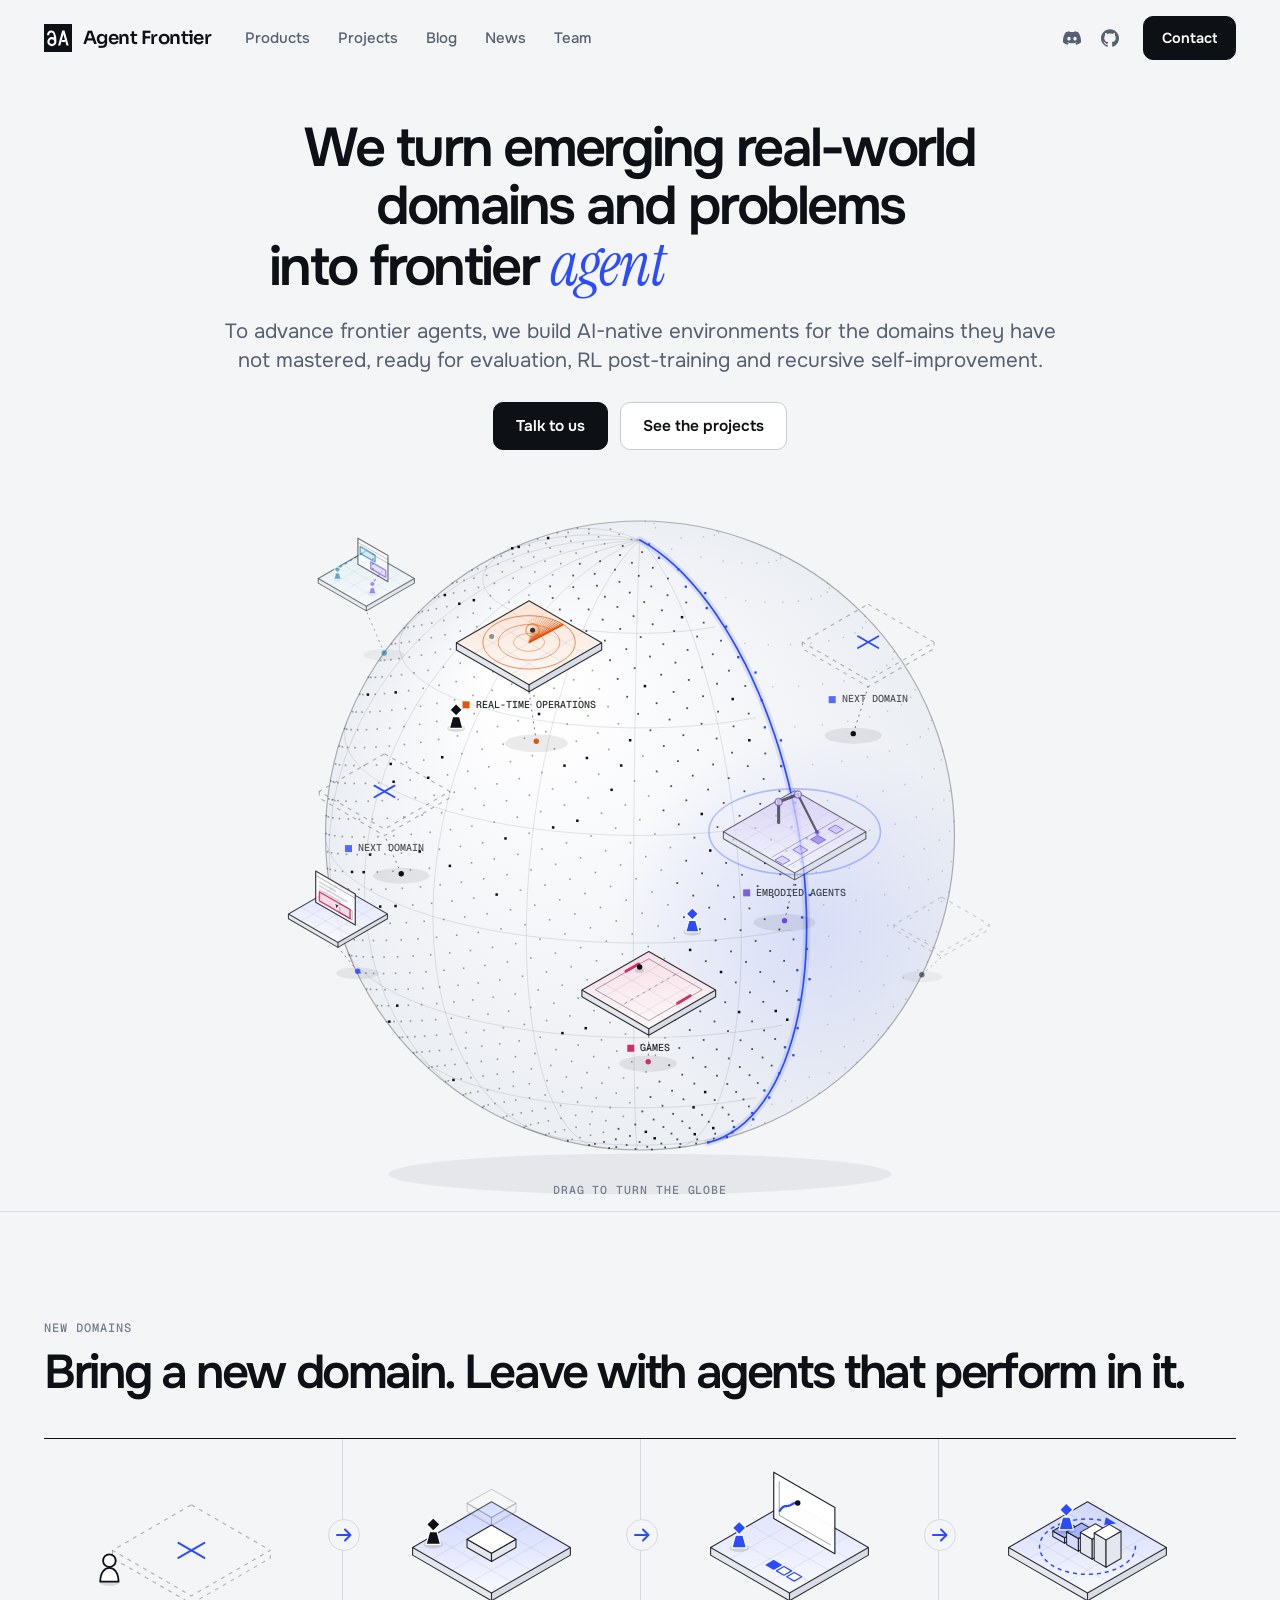
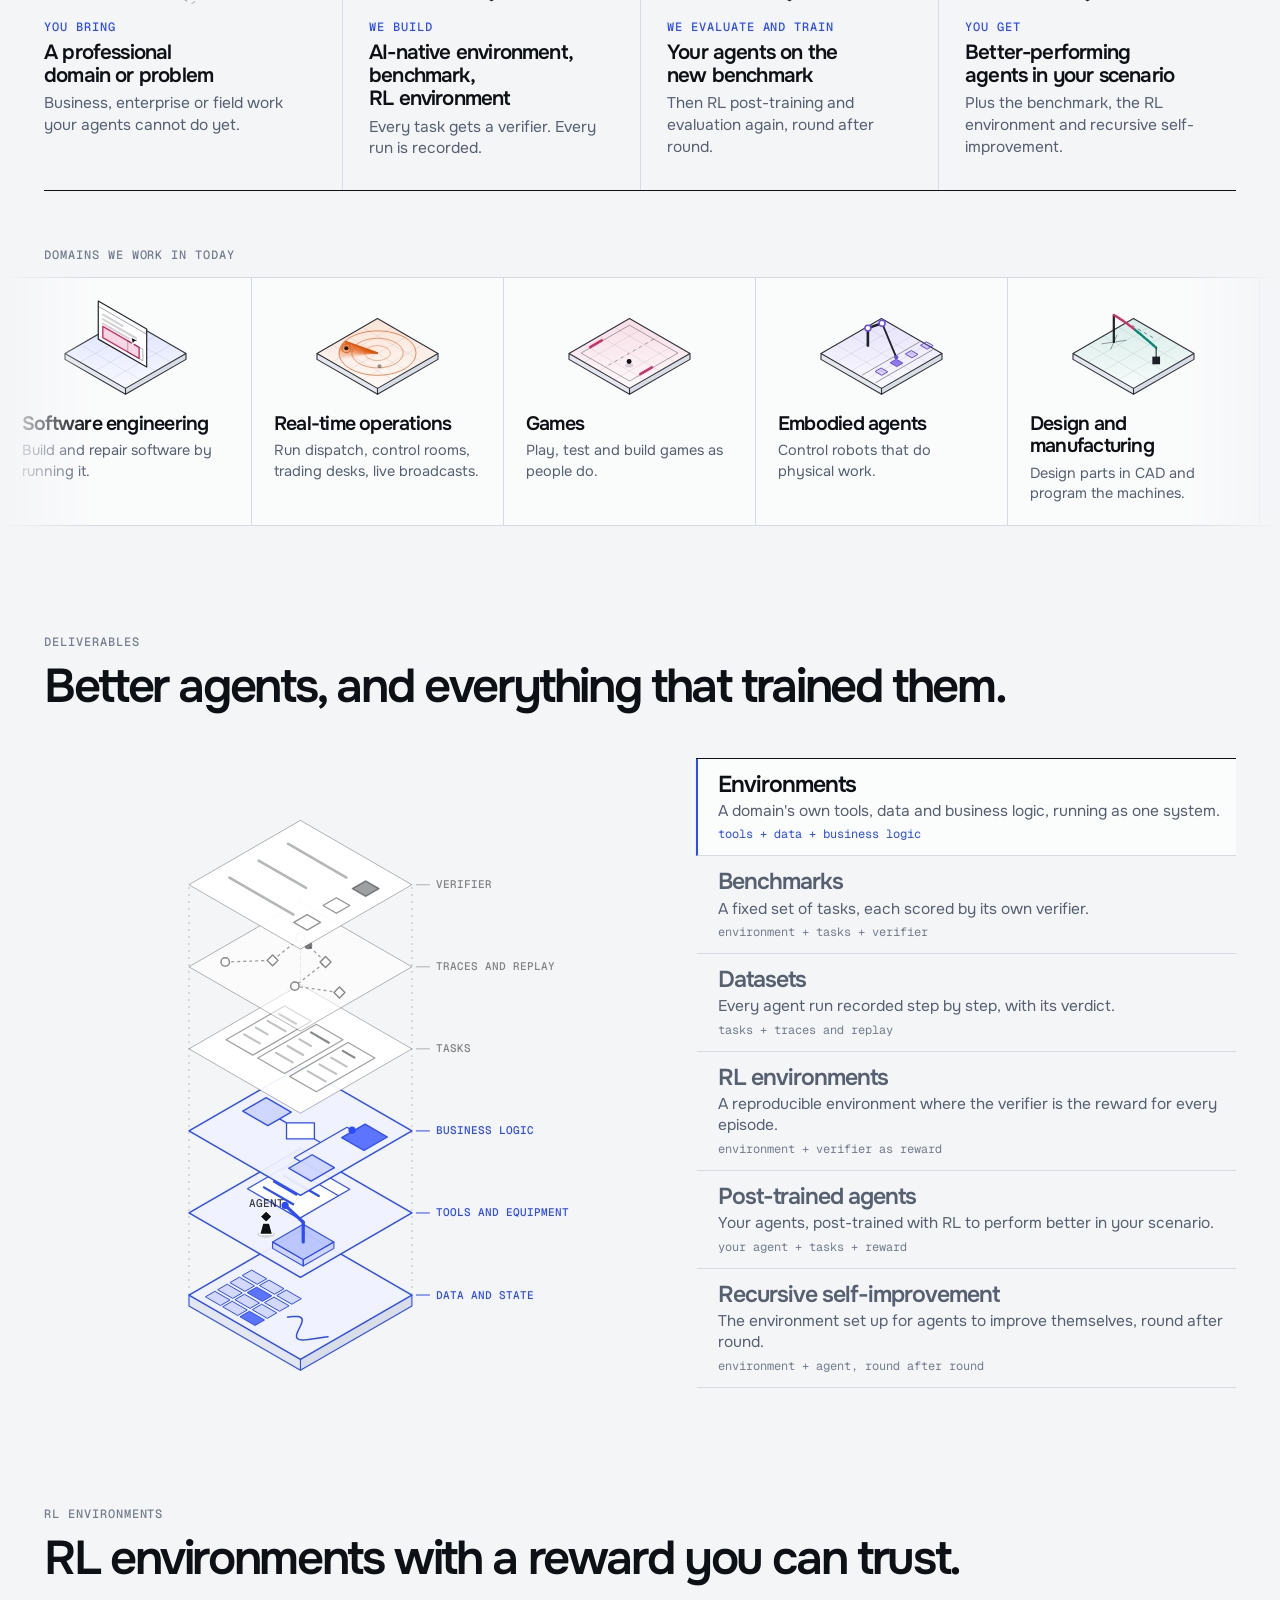
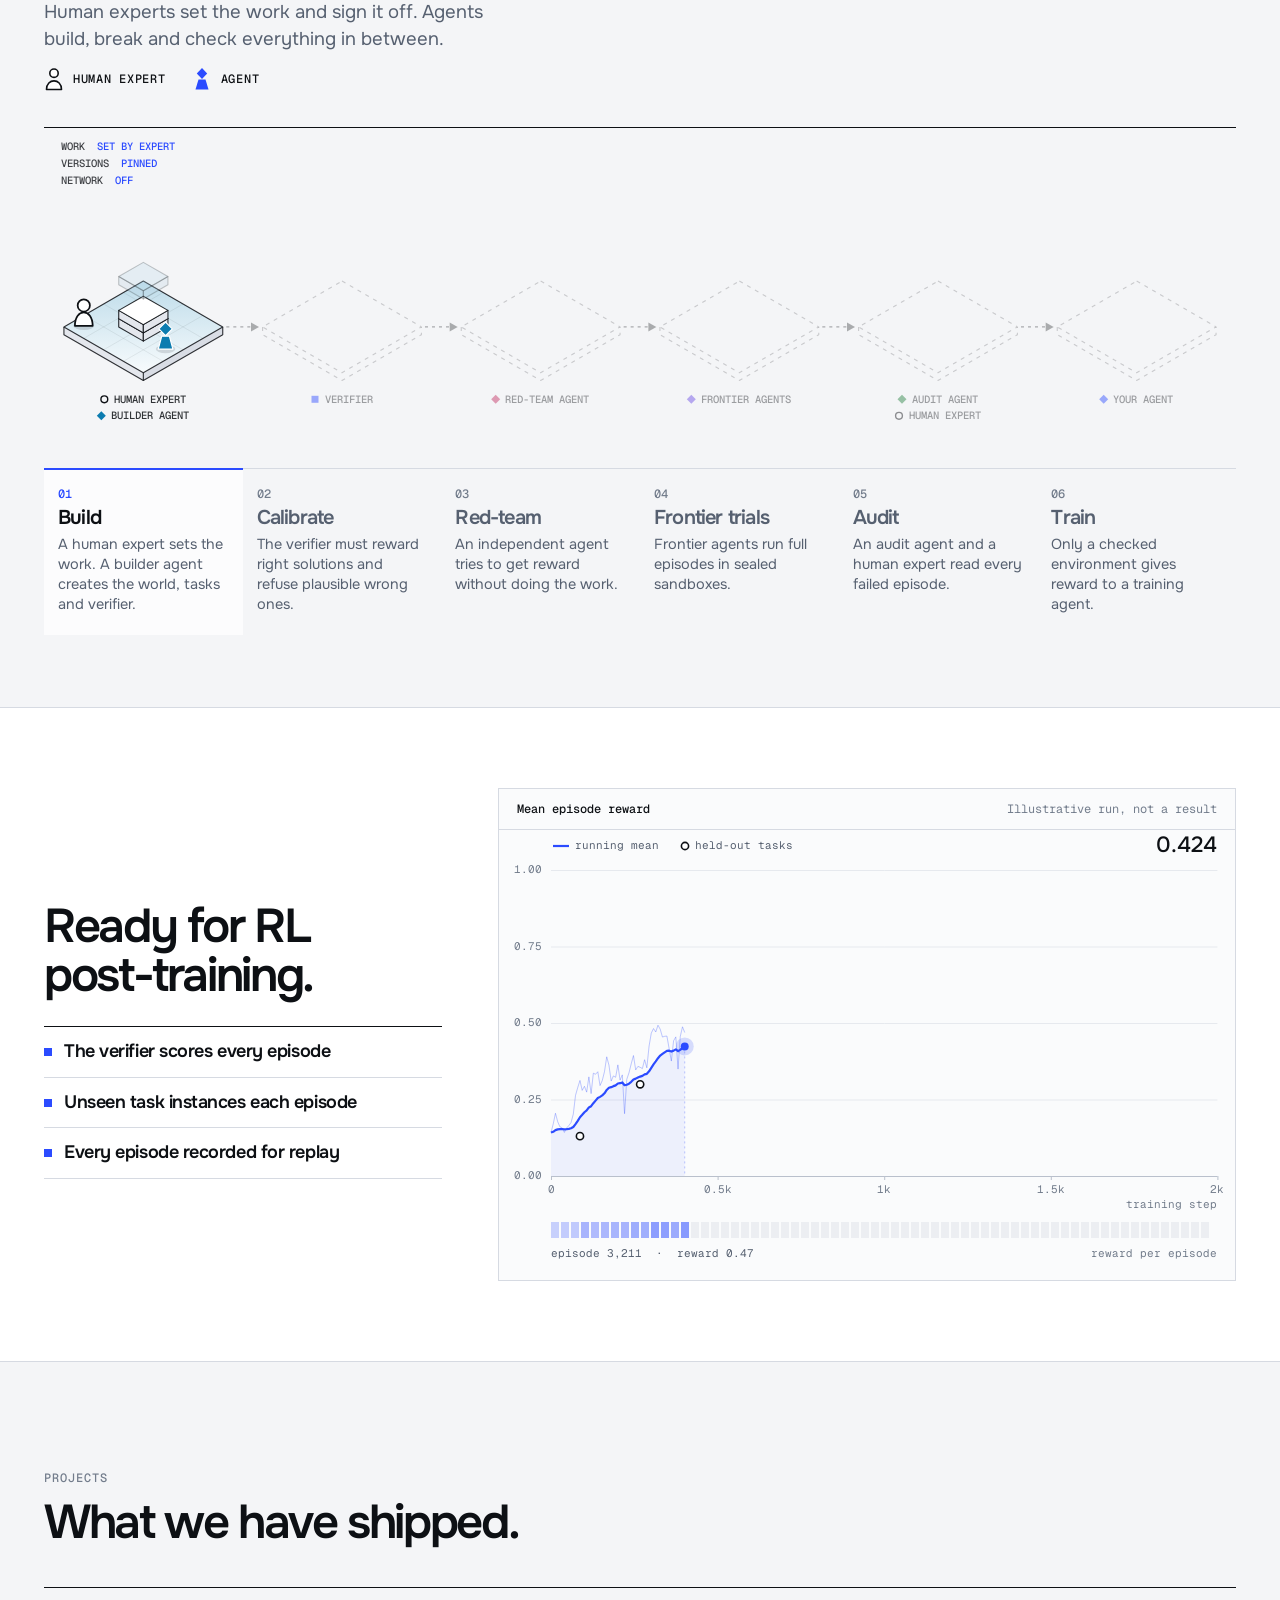
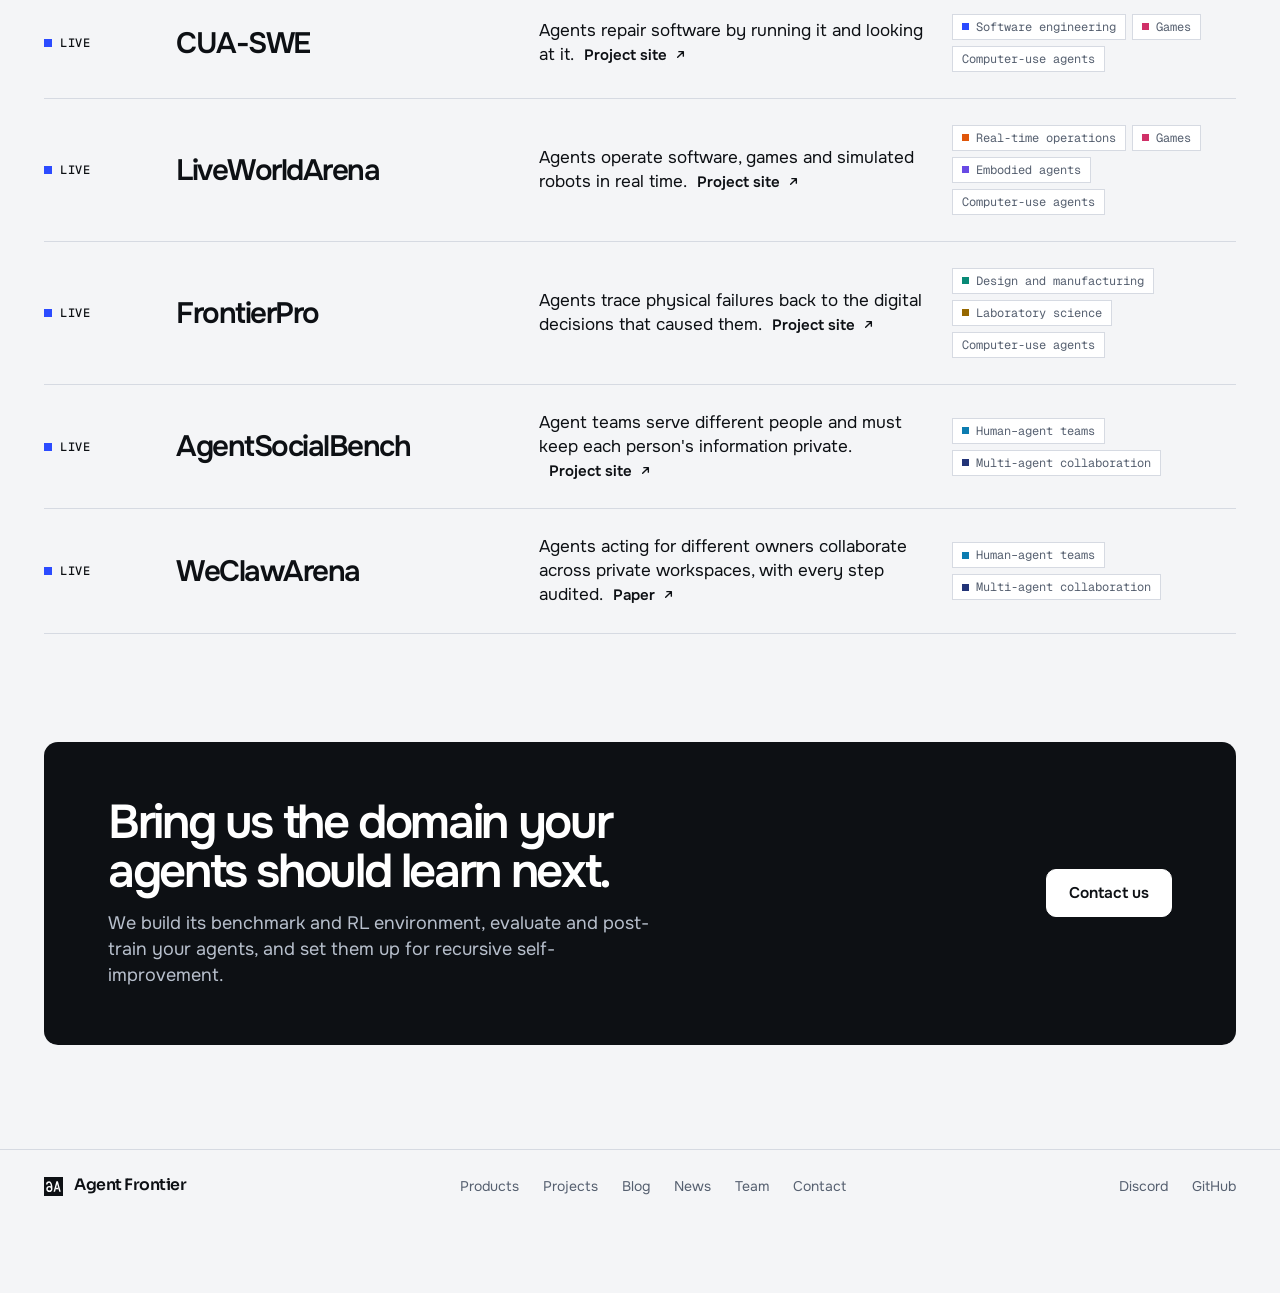
==== commit da1a5d6b: "Contact: add a message form that emails the team The Contact page now has a form (name, email, organ" ====
--- a/index.html
+++ b/index.html
@@ -232,8 +232,25 @@
   </main>
 
   <main class="view pagepad" data-view="contact" hidden>
-    <div class="wrap pagehead"><div class="label">Contact</div><h1>Bring us the domain your agents should learn next.</h1><p class="sub">Tell us the domain and where your agents fall short in it.</p></div>
-    <div class="wrap">
+    <div class="wrap contact-grid">
+      <div class="c-head">
+        <div class="label">Contact</div>
+        <h1>Bring us the domain your agents should learn next.</h1>
+        <p class="sub">Tell us the domain and where your agents fall short in it. We reply by email.</p>
+      </div>
+      <div class="c-form">
+        <form class="cform" id="cform" novalidate data-key="5f7d877e-4e9d-4d29-bb42-9f5d0dbb5557">
+          <div class="f2">
+            <label class="field"><span>Name</span><input name="name" type="text" autocomplete="name" required></label>
+            <label class="field"><span>Email</span><input name="email" type="email" autocomplete="email" inputmode="email" required></label>
+          </div>
+          <label class="field"><span>Organization <em>(optional)</em></span><input name="organization" type="text" autocomplete="organization"></label>
+          <label class="field"><span>Message</span><textarea name="message" rows="6" required></textarea></label>
+          <input class="hp" type="checkbox" name="botcheck" tabindex="-1" autocomplete="off" aria-hidden="true">
+          <div class="f-foot"><button class="btn solid" type="submit">Send message</button><p class="f-status" id="cstatus" role="status" aria-live="polite"></p></div>
+        </form>
+        <div class="csent" id="csent" tabindex="-1" hidden><h2>Message sent.</h2><p>Thank you. We will reply to the address you gave.</p></div>
+      </div>
       <div class="ways">
         <a class="way" href="https://discord.gg/JPbFVPrW2" target="_blank" rel="noopener"><i>Discord</i><b>Join the server</b><span class="go">discord.gg <svg width="13" height="13" viewBox="0 0 16 16" fill="none" aria-hidden="true"><path d="M4.5 11.5l7-7M6 4.5h5.5V10" stroke="currentColor" stroke-width="1.7" stroke-linecap="round" stroke-linejoin="round"/></svg></span></a>
         <a class="way" href="https://github.com/agentfrontier-ai" target="_blank" rel="noopener"><i>GitHub</i><b>agentfrontier-ai</b><span class="go">github.com <svg width="13" height="13" viewBox="0 0 16 16" fill="none" aria-hidden="true"><path d="M4.5 11.5l7-7M6 4.5h5.5V10" stroke="currentColor" stroke-width="1.7" stroke-linecap="round" stroke-linejoin="round"/></svg></span></a>
--- a/assets/site.css
+++ b/assets/site.css
@@ -164,6 +164,31 @@
 .way b{font-weight:600;letter-spacing:-.02em}
 .way.ph b{font:400 15px var(--mono);letter-spacing:0;color:var(--dim)}
 .pagepad{min-height:74vh;padding-bottom:120px}
+.contact-grid{display:grid;grid-template-columns:minmax(0,1fr) minmax(0,1fr);grid-template-rows:auto 1fr;column-gap:64px;padding-top:72px;align-items:start}
+.c-head{grid-column:1;grid-row:1}
+.c-form{grid-column:2;grid-row:1 / 3}
+.contact-grid .ways{grid-column:1;grid-row:2;margin-top:40px}
+.c-head h1{margin:12px 0 0;font:600 clamp(34px,4vw,56px)/1.04 var(--display);letter-spacing:-.05em;text-wrap:balance}
+.c-head .sub{margin-top:18px}
+.cform,.csent{padding:28px;border:1px solid var(--line);border-radius:16px;background:#fff}
+.cform{display:flex;flex-direction:column;gap:18px}
+.cform[hidden],.csent[hidden]{display:none}
+.f2{display:grid;grid-template-columns:repeat(2,minmax(0,1fr));gap:18px}
+.field{display:flex;flex-direction:column;gap:7px;min-width:0}
+.field span{font:500 12px var(--mono);letter-spacing:.06em;text-transform:uppercase;color:var(--mut)}
+.field em{font-style:normal;text-transform:none;letter-spacing:0;color:var(--dim)}
+.field input,.field textarea{width:100%;padding:12px 14px;border:1px solid #C6CCD6;border-radius:10px;background:#fff;color:var(--ink);font:400 16px/1.45 var(--body);transition:border-color .2s,box-shadow .2s}
+.field textarea{display:block;min-height:150px;resize:vertical}
+.field input:focus,.field textarea:focus{outline:none;border-color:var(--blue);box-shadow:0 0 0 3px rgba(43,75,255,.16)}
+.field .bad{border-color:var(--rose)}
+.hp{position:absolute;left:-9999px;width:1px;height:1px;opacity:0}
+.f-foot{display:flex;align-items:center;gap:12px 20px;flex-wrap:wrap}
+.f-foot .btn{cursor:pointer}
+.f-foot .btn[disabled]{opacity:.55;cursor:default;transform:none;box-shadow:none}
+.f-status{font-size:15px;color:var(--mut)}
+.f-status.err{color:var(--rose)}
+.csent h2{margin:0}
+.csent p{margin-top:10px;font-size:17px;color:var(--mut)}
 .close .wrap{padding-block:108px 104px}
 .close-in{display:flex;align-items:center;justify-content:space-between;gap:28px 48px;flex-wrap:wrap;padding:56px clamp(24px,5vw,64px);border-radius:14px;background:var(--ink);color:#fff}
 .close-in h2{margin:0;max-width:660px;color:#fff}
@@ -180,6 +205,9 @@
 @media (max-width: 1040px){
   .links{order:3;flex-basis:100%;gap:0 26px;border-top:1px solid var(--line)}
   .rlband{margin-top:56px;padding-block:60px}
+  .contact-grid{grid-template-columns:minmax(0,1fr);grid-template-rows:none;padding-top:40px}
+  .c-head,.c-form,.contact-grid .ways{grid-column:1;grid-row:auto}
+  .c-form{margin-top:32px}
   .people{grid-template-columns:repeat(2,minmax(0,1fr))}
   .steps{grid-template-columns:repeat(3,minmax(0,1fr))}
   .posts{grid-template-columns:minmax(0,1fr)}
@@ -220,6 +248,8 @@
   .nrow,.way{grid-template-columns:minmax(0,1fr) auto}
   .nrow i,.way i{grid-column:1 / -1}
   .people{grid-template-columns:minmax(0,1fr)}
+  .f2{grid-template-columns:minmax(0,1fr)}
+  .cform,.csent{padding:20px}
   .person img{width:84px;height:84px}
   .person h3{font-size:29px}
   .logos{gap:20px 34px}
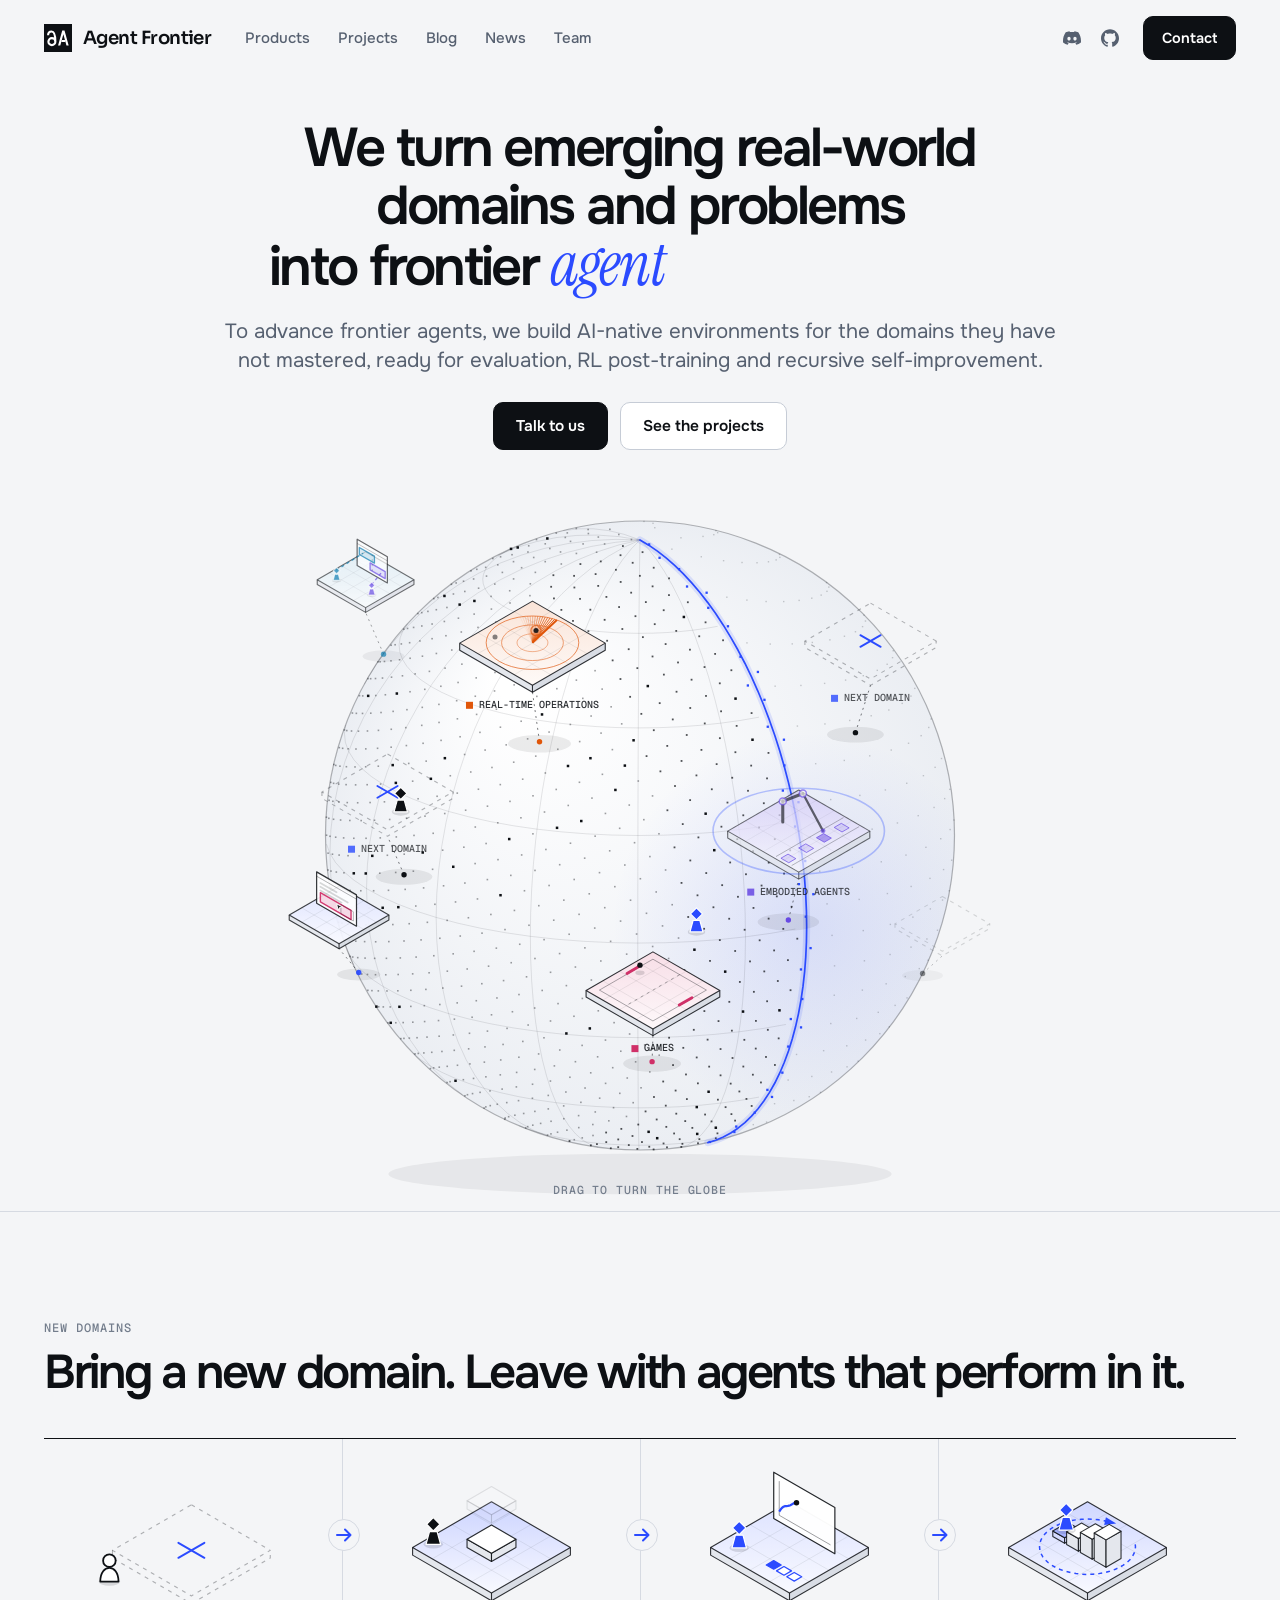
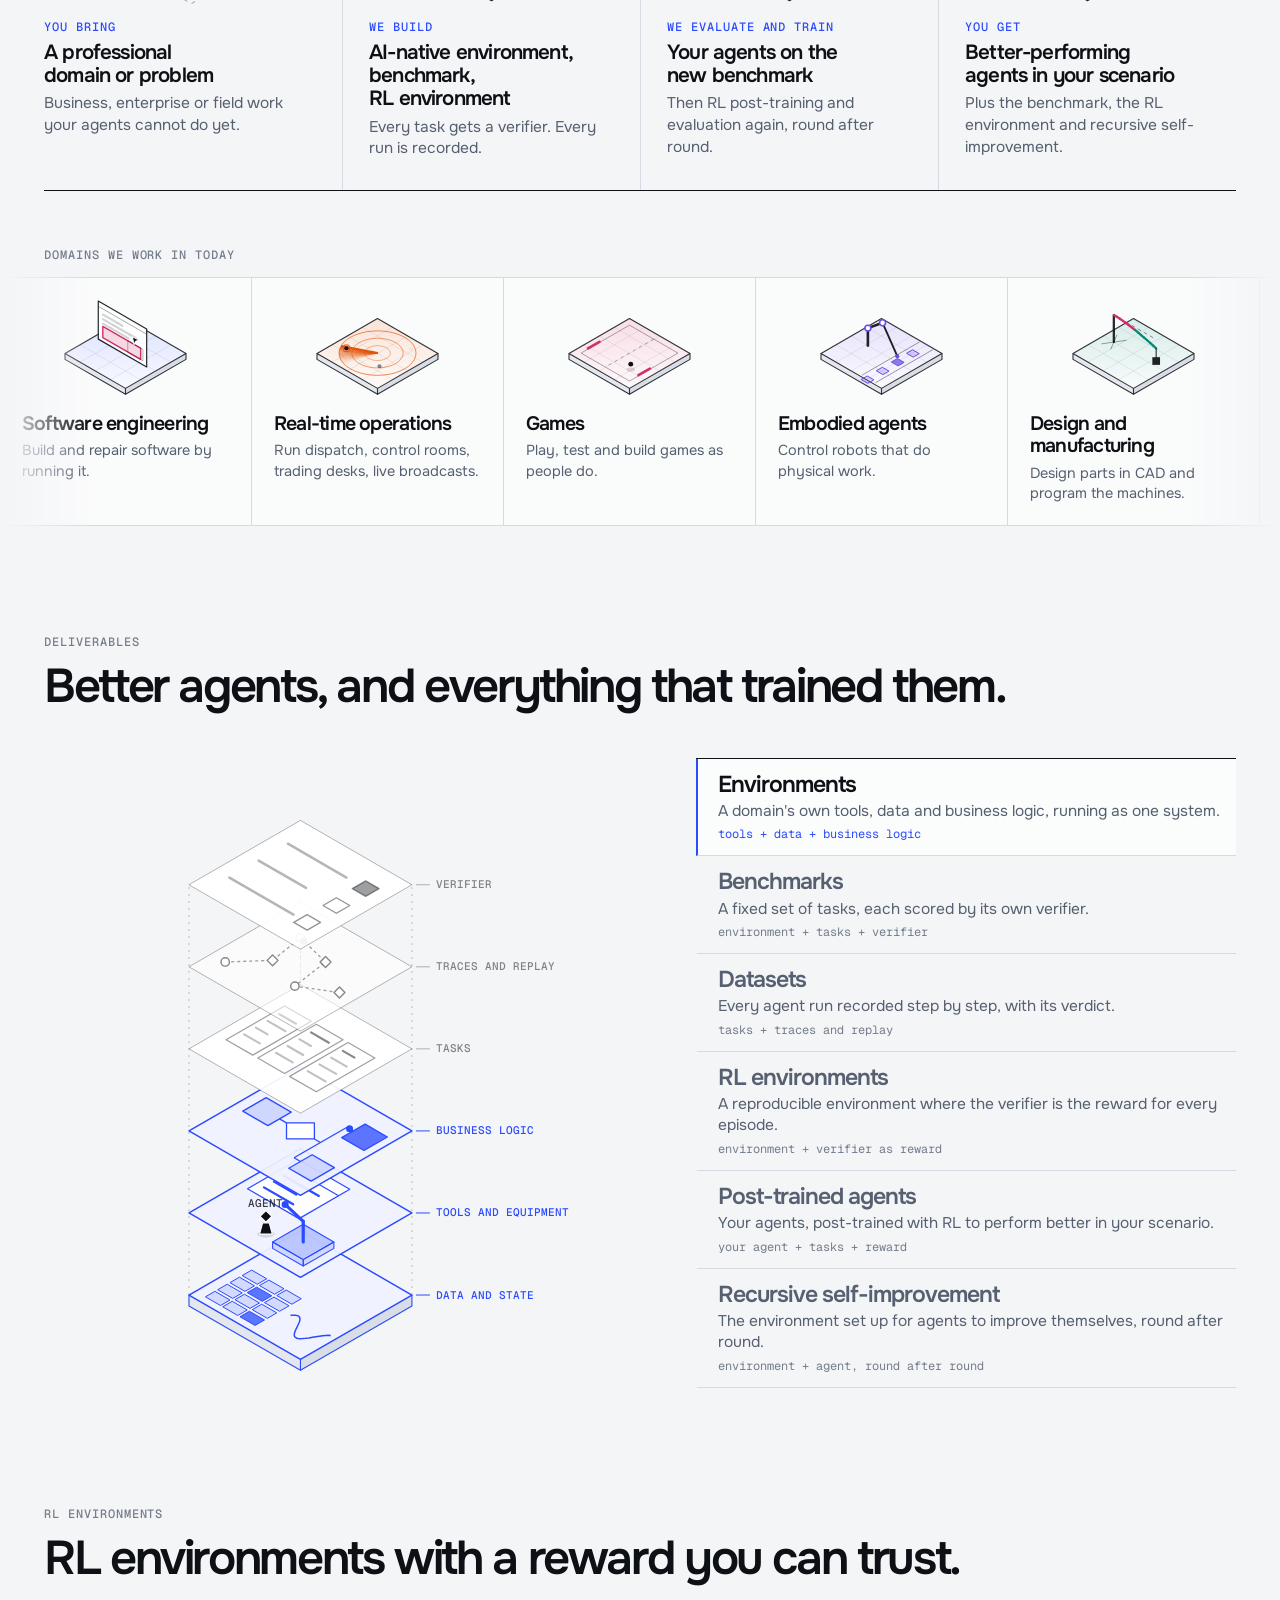
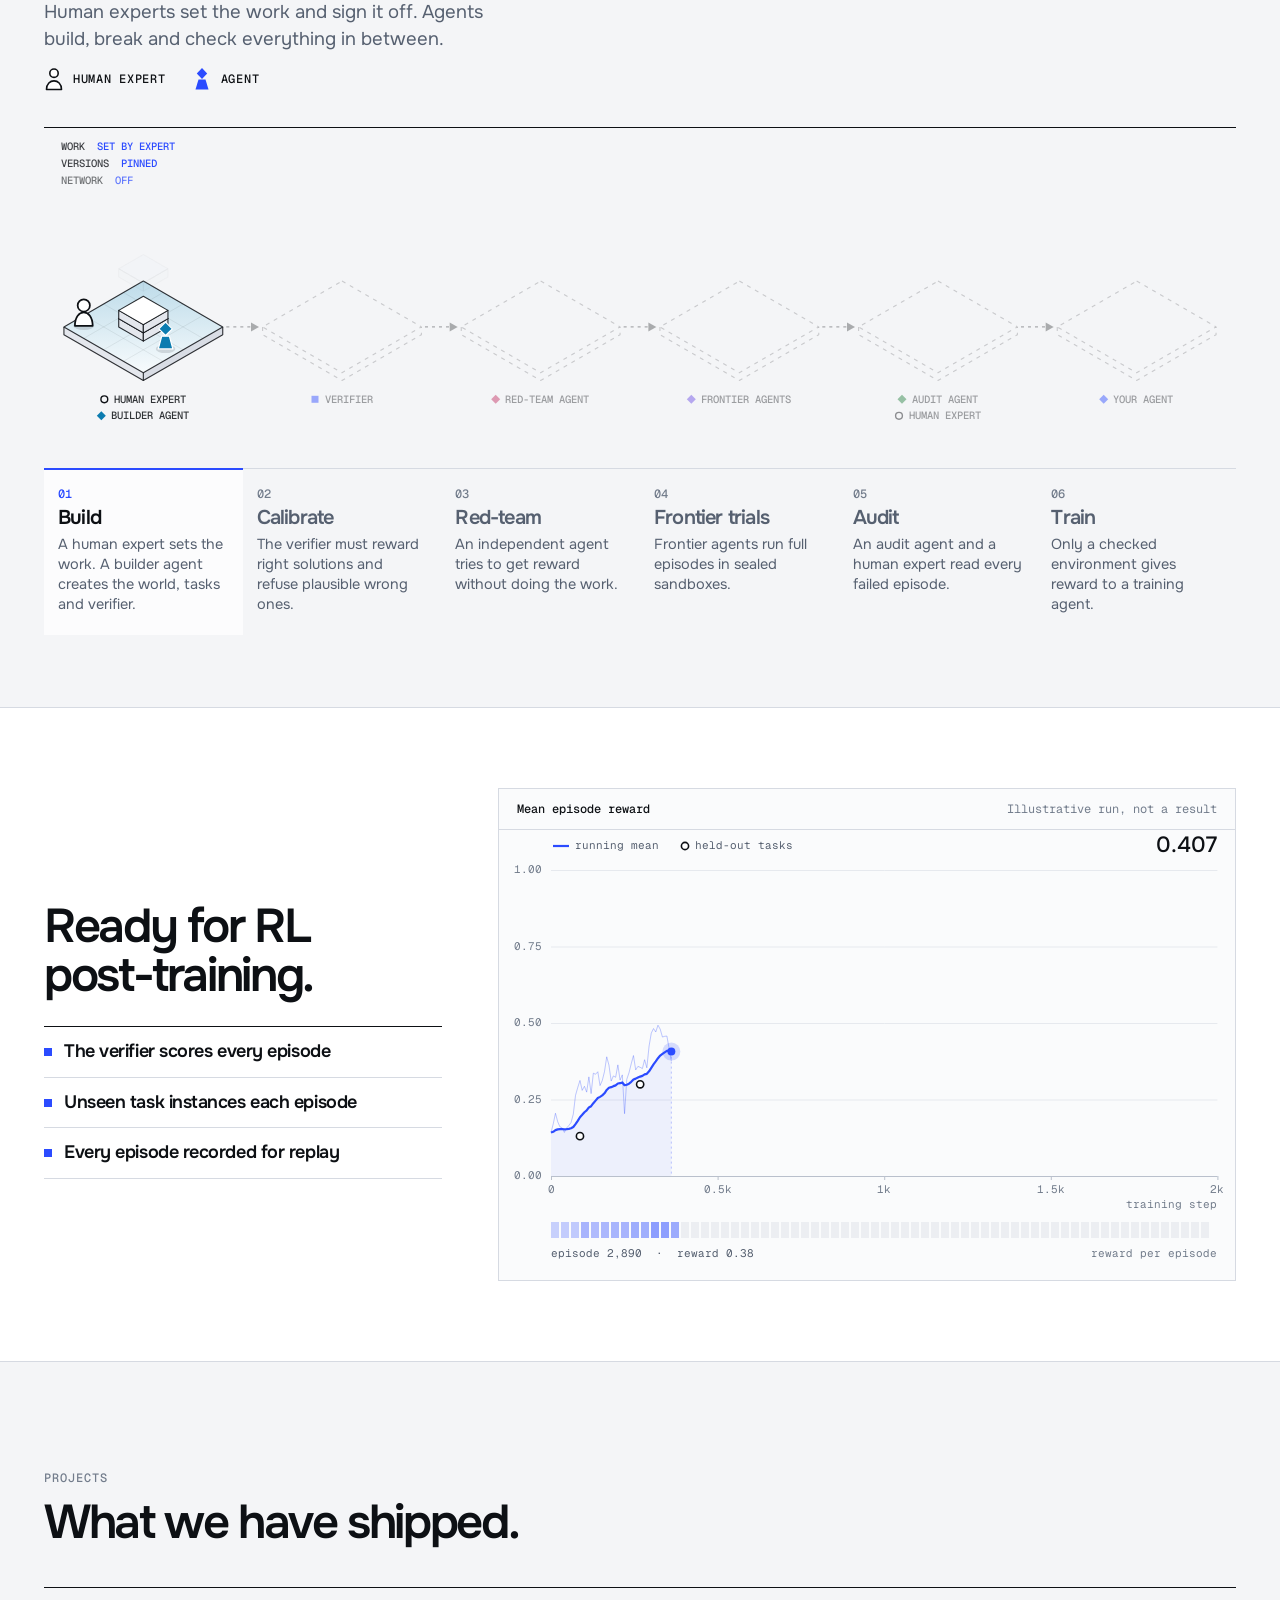
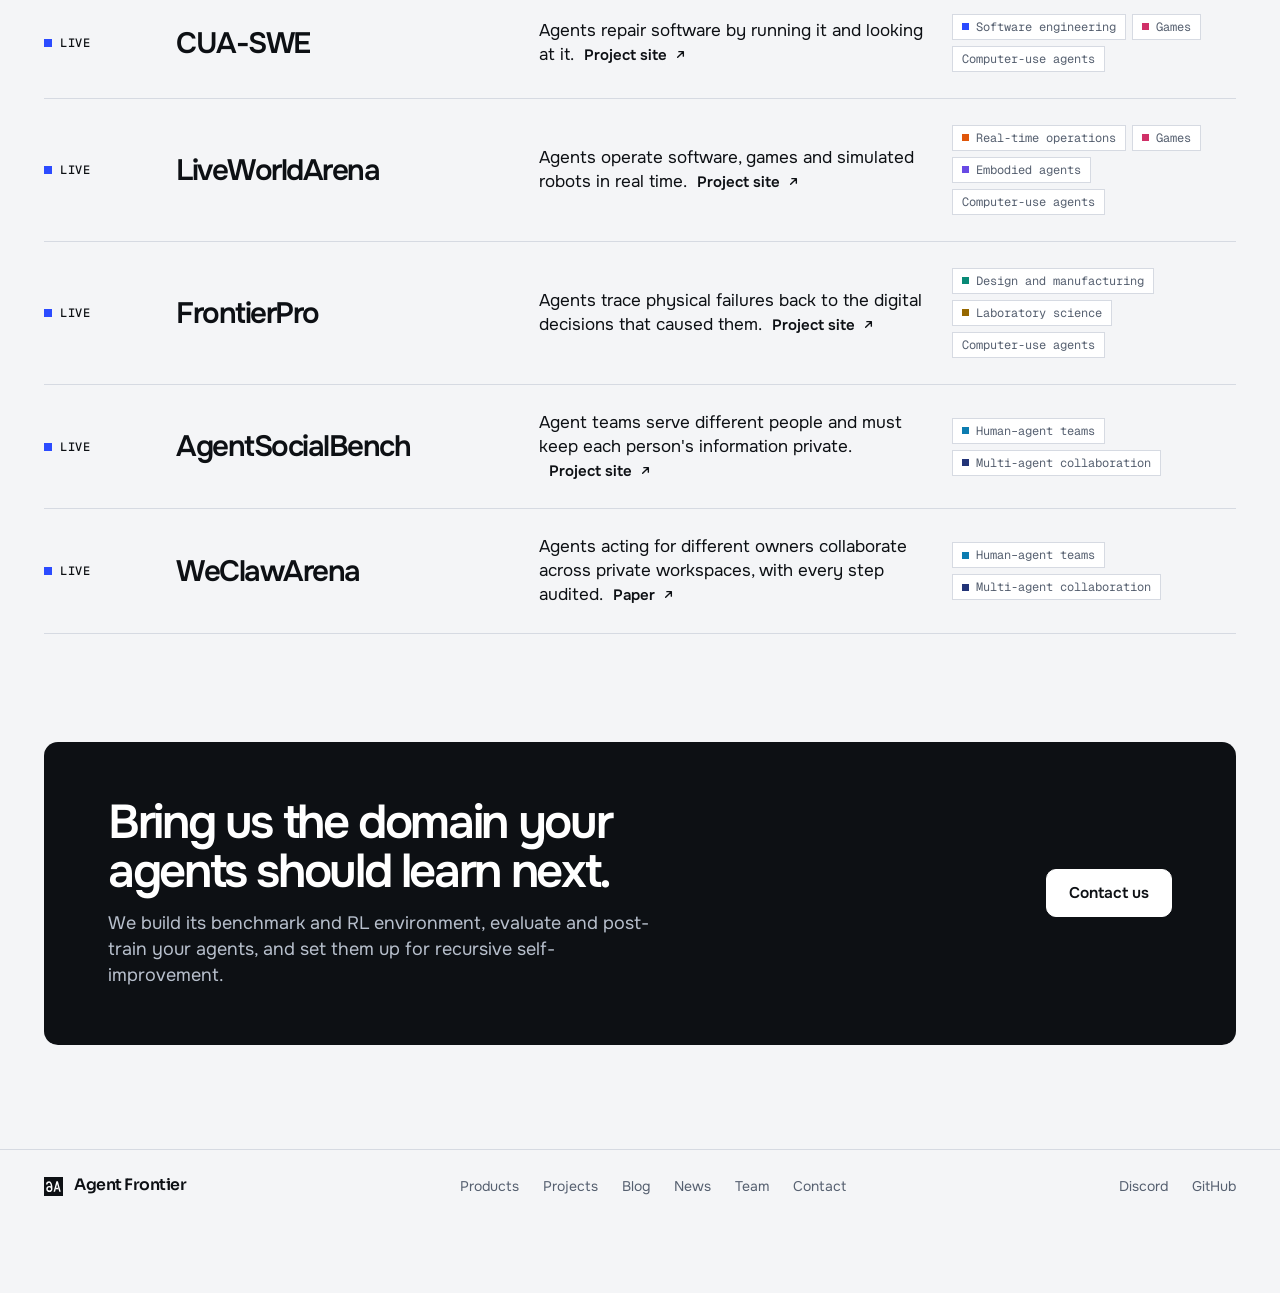
==== commit 9cd53433: "Team: add Yaqi as Advisor Adds Yaqi's card (avatar and website link) to the Team page.  Co-Authored-" ====
--- a/index.html
+++ b/index.html
@@ -227,7 +227,7 @@
     <div class="wrap pagehead"><h1>Team</h1></div>
     <div class="wrap">
       <div class="from"><div class="label">Built by AI experts from</div><div class="logos"><img src="assets/orgs/mono-cmu.png" alt="Carnegie Mellon University" title="Carnegie Mellon University" style="height:22px"><img src="assets/orgs/mono-usc.png" alt="University of Southern California" title="University of Southern California" style="height:23px"><img src="assets/orgs/mono-ucla.png" alt="UCLA" title="UCLA" style="height:20px"><img src="assets/orgs/mono-asu.png" alt="Arizona State University" title="Arizona State University" style="height:26px"><img src="assets/orgs/mono-wisc.png" alt="University of Wisconsin–Madison" title="University of Wisconsin–Madison" style="height:44px"><img src="assets/orgs/mono-princeton.png" alt="Princeton University" title="Princeton University" style="height:30px"><img src="assets/orgs/mono-aws.png" alt="Amazon Web Services" title="Amazon Web Services" style="height:32px"><img src="assets/orgs/mono-scale.png" alt="Scale AI" title="Scale AI" style="height:28px"><img src="assets/orgs/mono-zoom.png" alt="Zoom" title="Zoom" style="height:19px"></div></div>
-      <div class="people"><div class="person"><div class="top"><img src="assets/avatars/prince.jpg" alt="" width="104" height="104" loading="lazy"><div><h3>Prince</h3><i>Founder and Organizer</i></div></div><ul><li>PhD in Information Systems, Carnegie Mellon University</li><li>LLM agents, agentic post-training, recursive self-improvement</li><li>Entrepreneur</li></ul><a class="go" href="https://kingofspace0wzz.github.io/" target="_blank" rel="noopener">Website <svg width="13" height="13" viewBox="0 0 16 16" fill="none" aria-hidden="true"><path d="M4.5 11.5l7-7M6 4.5h5.5V10" stroke="currentColor" stroke-width="1.7" stroke-linecap="round" stroke-linejoin="round"/></svg></a></div><div class="person"><div class="top"><img src="assets/avatars/chloe.jpg" alt="" width="104" height="104" loading="lazy"><div><h3>Chloe</h3><i>Advisor and Organizer</i></div></div><ul><li>PhD in Computer Science, Carnegie Mellon University</li><li>LLM agents, agentic post-training, recursive self-improvement</li></ul></div><div class="person"><div class="top"><img src="assets/avatars/xiyang.jpg" alt="" width="104" height="104" loading="lazy"><div><h3>Xiyang</h3><i>Advisor</i></div></div><ul><li>Faculty, Arizona State University</li><li>LLM agents</li></ul><a class="go" href="https://xiyanghu.github.io/" target="_blank" rel="noopener">Website <svg width="13" height="13" viewBox="0 0 16 16" fill="none" aria-hidden="true"><path d="M4.5 11.5l7-7M6 4.5h5.5V10" stroke="currentColor" stroke-width="1.7" stroke-linecap="round" stroke-linejoin="round"/></svg></a></div><div class="person"><div class="top"><img src="assets/avatars/yue.jpg" alt="" width="104" height="104" loading="lazy"><div><h3>Yue</h3><i>Advisor</i></div></div><ul><li>Faculty, University of Southern California</li><li>LLM agents</li><li>Auditable agent systems, AI auditing, AI safety</li></ul><a class="go" href="https://viterbi-web.usc.edu/~yzhao010/" target="_blank" rel="noopener">Website <svg width="13" height="13" viewBox="0 0 16 16" fill="none" aria-hidden="true"><path d="M4.5 11.5l7-7M6 4.5h5.5V10" stroke="currentColor" stroke-width="1.7" stroke-linecap="round" stroke-linejoin="round"/></svg></a></div><div class="person"><div class="top"><div><h3>Chaorui</h3><i>Organizer and Core contributor</i></div></div><ul><li>UCLA</li><li>Agentic reinforcement learning, agent post-training</li></ul></div><div class="person"><div class="top"><img src="assets/avatars/defu.jpg" alt="" width="104" height="104" loading="lazy"><div><h3>Defu</h3><i>Core contributor</i></div></div><ul><li>University of Southern California</li><li>Agentic post-training, agent harnesses and skills, LLM safety, scientific foundation models, numerical LLM interfaces</li></ul></div><div class="person"><div class="top"><img src="assets/avatars/eric.jpg" alt="" width="104" height="104" loading="lazy"><div><h3>Eric</h3><i>Core contributor</i></div></div><ul><li>University of Wisconsin–Madison</li><li>LLM agents</li></ul></div><div class="person"><div class="top"><img src="assets/avatars/heady.jpg" alt="" width="104" height="104" loading="lazy"><div><h3>Heady</h3><i>Core contributor</i></div></div><ul><li>University of Southern California</li><li>LLM agents, entrepreneur</li></ul></div><div class="person"><div class="top"><img src="assets/avatars/justin.jpg" alt="" width="104" height="104" loading="lazy"><div><h3>Justin</h3><i>Core contributor</i></div></div><ul><li>University of Southern California</li><li>LLM agents, entrepreneur</li></ul></div><div class="person"><div class="top"><img src="assets/avatars/leo.jpg" alt="" width="104" height="104" loading="lazy"><div><h3>Leo</h3><i>Core contributor</i></div></div><ul><li>University of Southern California</li><li>LLM agents</li></ul></div><div class="person"><div class="top"><img src="assets/avatars/vivian.jpg" alt="" width="104" height="104" loading="lazy"><div><h3>Vivian</h3><i>Core contributor</i></div></div><ul><li>Scale AI</li><li>Agent post-training, LLM evaluation</li></ul></div><div class="person"><div class="top"><img src="assets/avatars/will.jpg" alt="" width="104" height="104" loading="lazy"><div><h3>Will</h3><i>Core contributor</i></div></div><ul><li>Arizona State University</li><li>LLM agents, agent post-training</li></ul></div><div class="person"><div class="top"><div><h3>Yifu</h3><i>Core contributor</i></div></div><ul><li>Princeton University</li><li>LLM agents, agent post-training, world models, reinforcement learning</li></ul></div><div class="person"><div class="top"><img src="assets/avatars/yingtao.jpg" alt="" width="104" height="104" loading="lazy"><div><h3>Yingtao</h3><i>Core contributor</i></div></div><ul><li>Carnegie Mellon University</li><li>LLM agents, LLM reasoning, agent post-training</li></ul></div><div class="person"><div class="top"><div><h3>Yiyue</h3><i>Core contributor</i></div></div><ul><li>LLM agents, agent post-training</li></ul></div><div class="person"><div class="top"><div><h3>Yuding</h3><i>Core contributor</i></div></div><ul><li>Carnegie Mellon University</li></ul></div><div class="person"><div class="top"><img src="assets/avatars/yuhang.jpg" alt="" width="104" height="104" loading="lazy"><div><h3>Yuhang</h3><i>Core contributor</i></div></div><ul><li>LLM agents, multi-agent systems</li></ul></div></div>
+      <div class="people"><div class="person"><div class="top"><img src="assets/avatars/prince.jpg" alt="" width="104" height="104" loading="lazy"><div><h3>Prince</h3><i>Founder and Organizer</i></div></div><ul><li>PhD in Information Systems, Carnegie Mellon University</li><li>LLM agents, agentic post-training, recursive self-improvement</li><li>Entrepreneur</li></ul><a class="go" href="https://kingofspace0wzz.github.io/" target="_blank" rel="noopener">Website <svg width="13" height="13" viewBox="0 0 16 16" fill="none" aria-hidden="true"><path d="M4.5 11.5l7-7M6 4.5h5.5V10" stroke="currentColor" stroke-width="1.7" stroke-linecap="round" stroke-linejoin="round"/></svg></a></div><div class="person"><div class="top"><img src="assets/avatars/chloe.jpg" alt="" width="104" height="104" loading="lazy"><div><h3>Chloe</h3><i>Advisor and Organizer</i></div></div><ul><li>PhD in Computer Science, Carnegie Mellon University</li><li>LLM agents, agentic post-training, recursive self-improvement</li></ul></div><div class="person"><div class="top"><img src="assets/avatars/xiyang.jpg" alt="" width="104" height="104" loading="lazy"><div><h3>Xiyang</h3><i>Advisor</i></div></div><ul><li>Faculty, Arizona State University</li><li>LLM agents</li></ul><a class="go" href="https://xiyanghu.github.io/" target="_blank" rel="noopener">Website <svg width="13" height="13" viewBox="0 0 16 16" fill="none" aria-hidden="true"><path d="M4.5 11.5l7-7M6 4.5h5.5V10" stroke="currentColor" stroke-width="1.7" stroke-linecap="round" stroke-linejoin="round"/></svg></a></div><div class="person"><div class="top"><img src="assets/avatars/yaqi.jpg" alt="" width="104" height="104" loading="lazy"><div><h3>Yaqi</h3><i>Advisor</i></div></div><a class="go" href="https://yaqi-xie.me/" target="_blank" rel="noopener">Website <svg width="13" height="13" viewBox="0 0 16 16" fill="none" aria-hidden="true"><path d="M4.5 11.5l7-7M6 4.5h5.5V10" stroke="currentColor" stroke-width="1.7" stroke-linecap="round" stroke-linejoin="round"/></svg></a></div><div class="person"><div class="top"><img src="assets/avatars/yue.jpg" alt="" width="104" height="104" loading="lazy"><div><h3>Yue</h3><i>Advisor</i></div></div><ul><li>Faculty, University of Southern California</li><li>LLM agents</li><li>Auditable agent systems, AI auditing, AI safety</li></ul><a class="go" href="https://viterbi-web.usc.edu/~yzhao010/" target="_blank" rel="noopener">Website <svg width="13" height="13" viewBox="0 0 16 16" fill="none" aria-hidden="true"><path d="M4.5 11.5l7-7M6 4.5h5.5V10" stroke="currentColor" stroke-width="1.7" stroke-linecap="round" stroke-linejoin="round"/></svg></a></div><div class="person"><div class="top"><div><h3>Chaorui</h3><i>Organizer and Core contributor</i></div></div><ul><li>UCLA</li><li>Agentic reinforcement learning, agent post-training</li></ul></div><div class="person"><div class="top"><img src="assets/avatars/defu.jpg" alt="" width="104" height="104" loading="lazy"><div><h3>Defu</h3><i>Core contributor</i></div></div><ul><li>University of Southern California</li><li>Agentic post-training, agent harnesses and skills, LLM safety, scientific foundation models, numerical LLM interfaces</li></ul></div><div class="person"><div class="top"><img src="assets/avatars/eric.jpg" alt="" width="104" height="104" loading="lazy"><div><h3>Eric</h3><i>Core contributor</i></div></div><ul><li>University of Wisconsin–Madison</li><li>LLM agents</li></ul></div><div class="person"><div class="top"><img src="assets/avatars/heady.jpg" alt="" width="104" height="104" loading="lazy"><div><h3>Heady</h3><i>Core contributor</i></div></div><ul><li>University of Southern California</li><li>LLM agents, entrepreneur</li></ul></div><div class="person"><div class="top"><img src="assets/avatars/justin.jpg" alt="" width="104" height="104" loading="lazy"><div><h3>Justin</h3><i>Core contributor</i></div></div><ul><li>University of Southern California</li><li>LLM agents, entrepreneur</li></ul></div><div class="person"><div class="top"><img src="assets/avatars/leo.jpg" alt="" width="104" height="104" loading="lazy"><div><h3>Leo</h3><i>Core contributor</i></div></div><ul><li>University of Southern California</li><li>LLM agents</li></ul></div><div class="person"><div class="top"><img src="assets/avatars/vivian.jpg" alt="" width="104" height="104" loading="lazy"><div><h3>Vivian</h3><i>Core contributor</i></div></div><ul><li>Scale AI</li><li>Agent post-training, LLM evaluation</li></ul></div><div class="person"><div class="top"><img src="assets/avatars/will.jpg" alt="" width="104" height="104" loading="lazy"><div><h3>Will</h3><i>Core contributor</i></div></div><ul><li>Arizona State University</li><li>LLM agents, agent post-training</li></ul></div><div class="person"><div class="top"><div><h3>Yifu</h3><i>Core contributor</i></div></div><ul><li>Princeton University</li><li>LLM agents, agent post-training, world models, reinforcement learning</li></ul></div><div class="person"><div class="top"><img src="assets/avatars/yingtao.jpg" alt="" width="104" height="104" loading="lazy"><div><h3>Yingtao</h3><i>Core contributor</i></div></div><ul><li>Carnegie Mellon University</li><li>LLM agents, LLM reasoning, agent post-training</li></ul></div><div class="person"><div class="top"><div><h3>Yiyue</h3><i>Core contributor</i></div></div><ul><li>LLM agents, agent post-training</li></ul></div><div class="person"><div class="top"><div><h3>Yuding</h3><i>Core contributor</i></div></div><ul><li>Carnegie Mellon University</li></ul></div><div class="person"><div class="top"><img src="assets/avatars/yuhang.jpg" alt="" width="104" height="104" loading="lazy"><div><h3>Yuhang</h3><i>Core contributor</i></div></div><ul><li>LLM agents, multi-agent systems</li></ul></div></div>
     </div>
   </main>
 
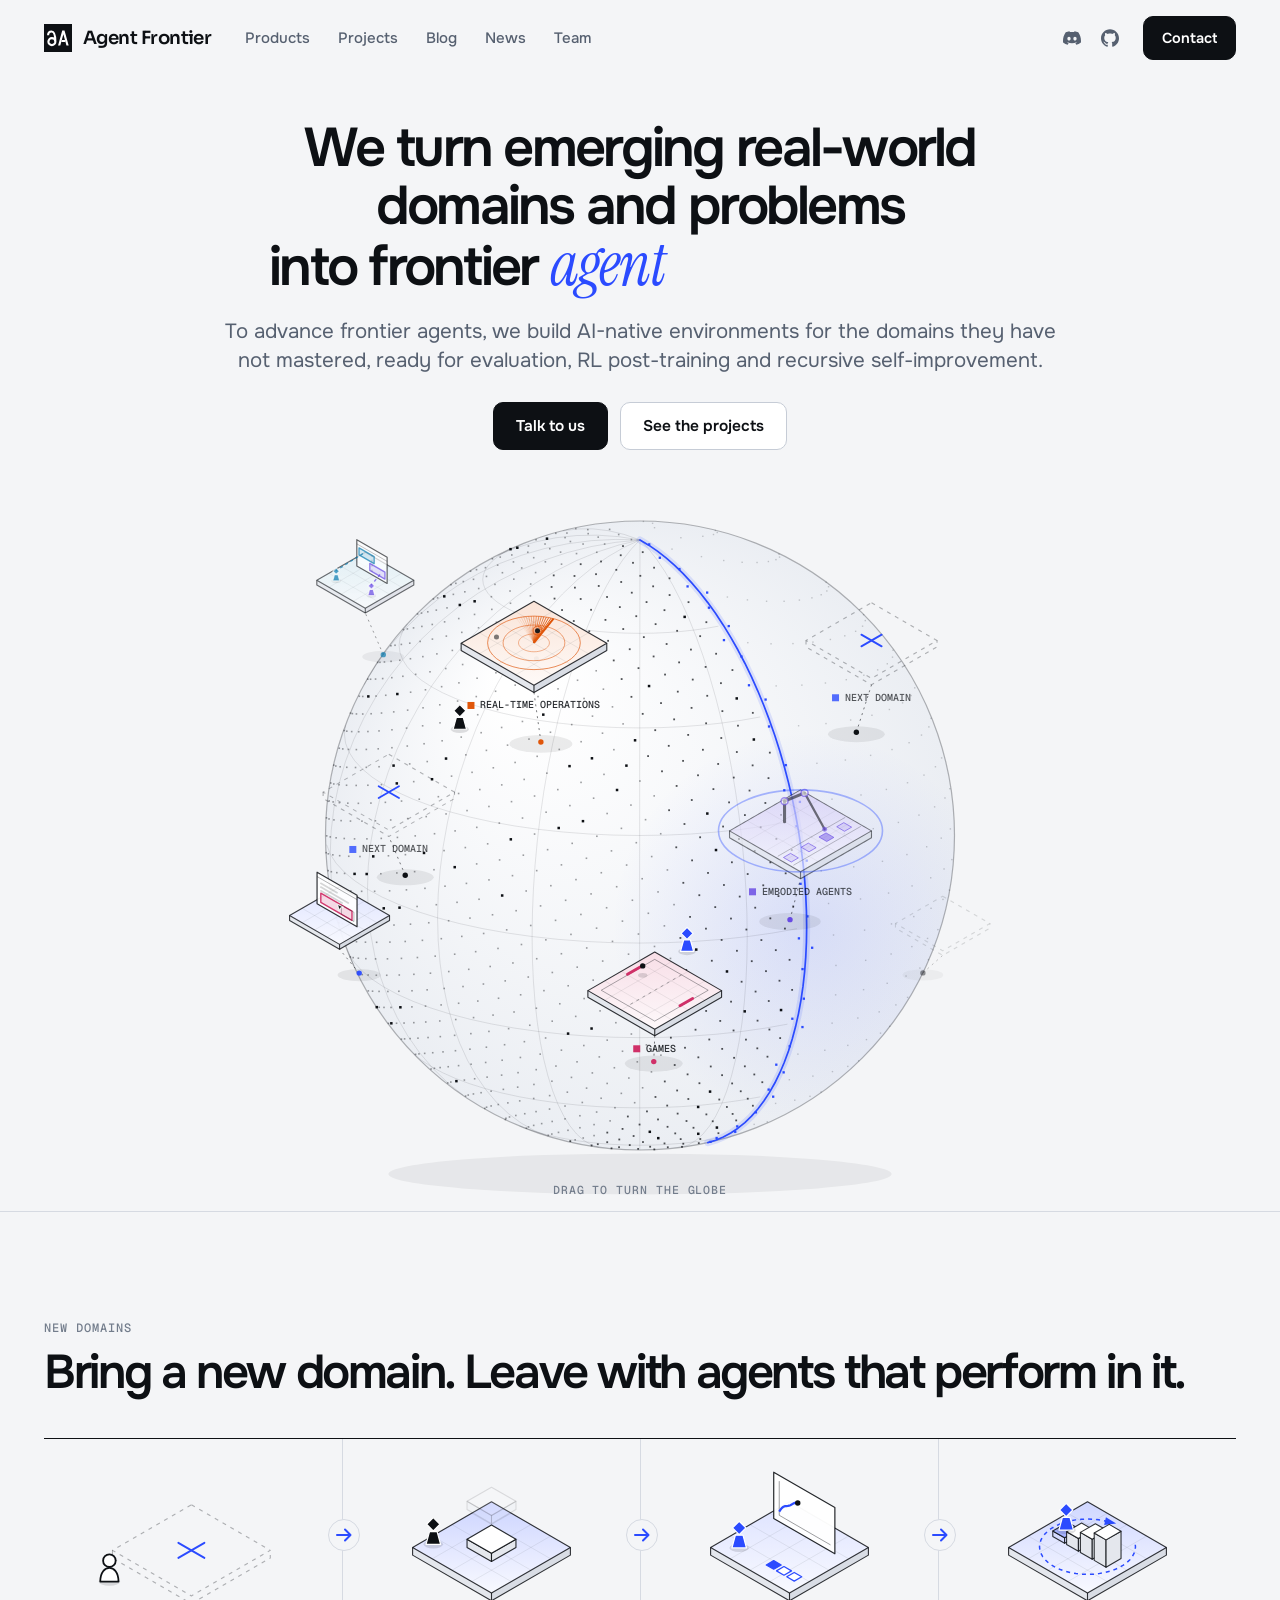
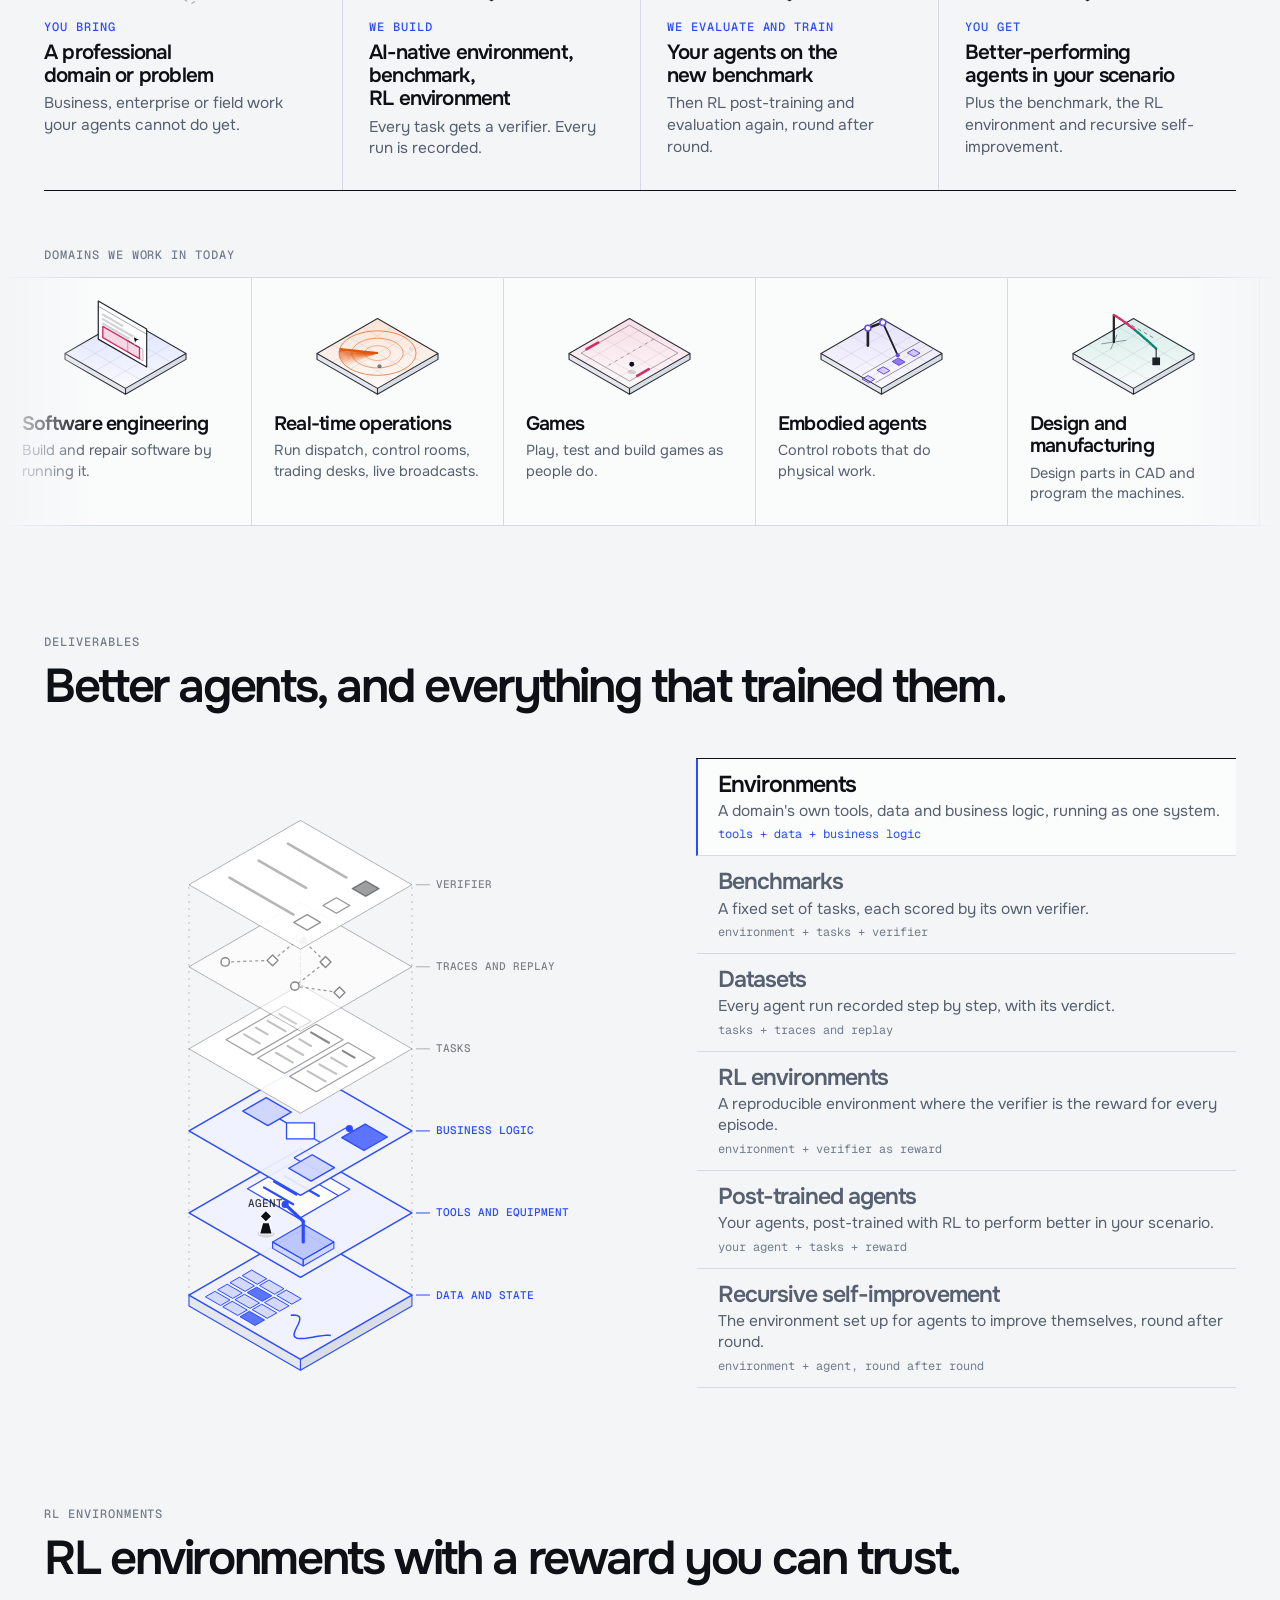
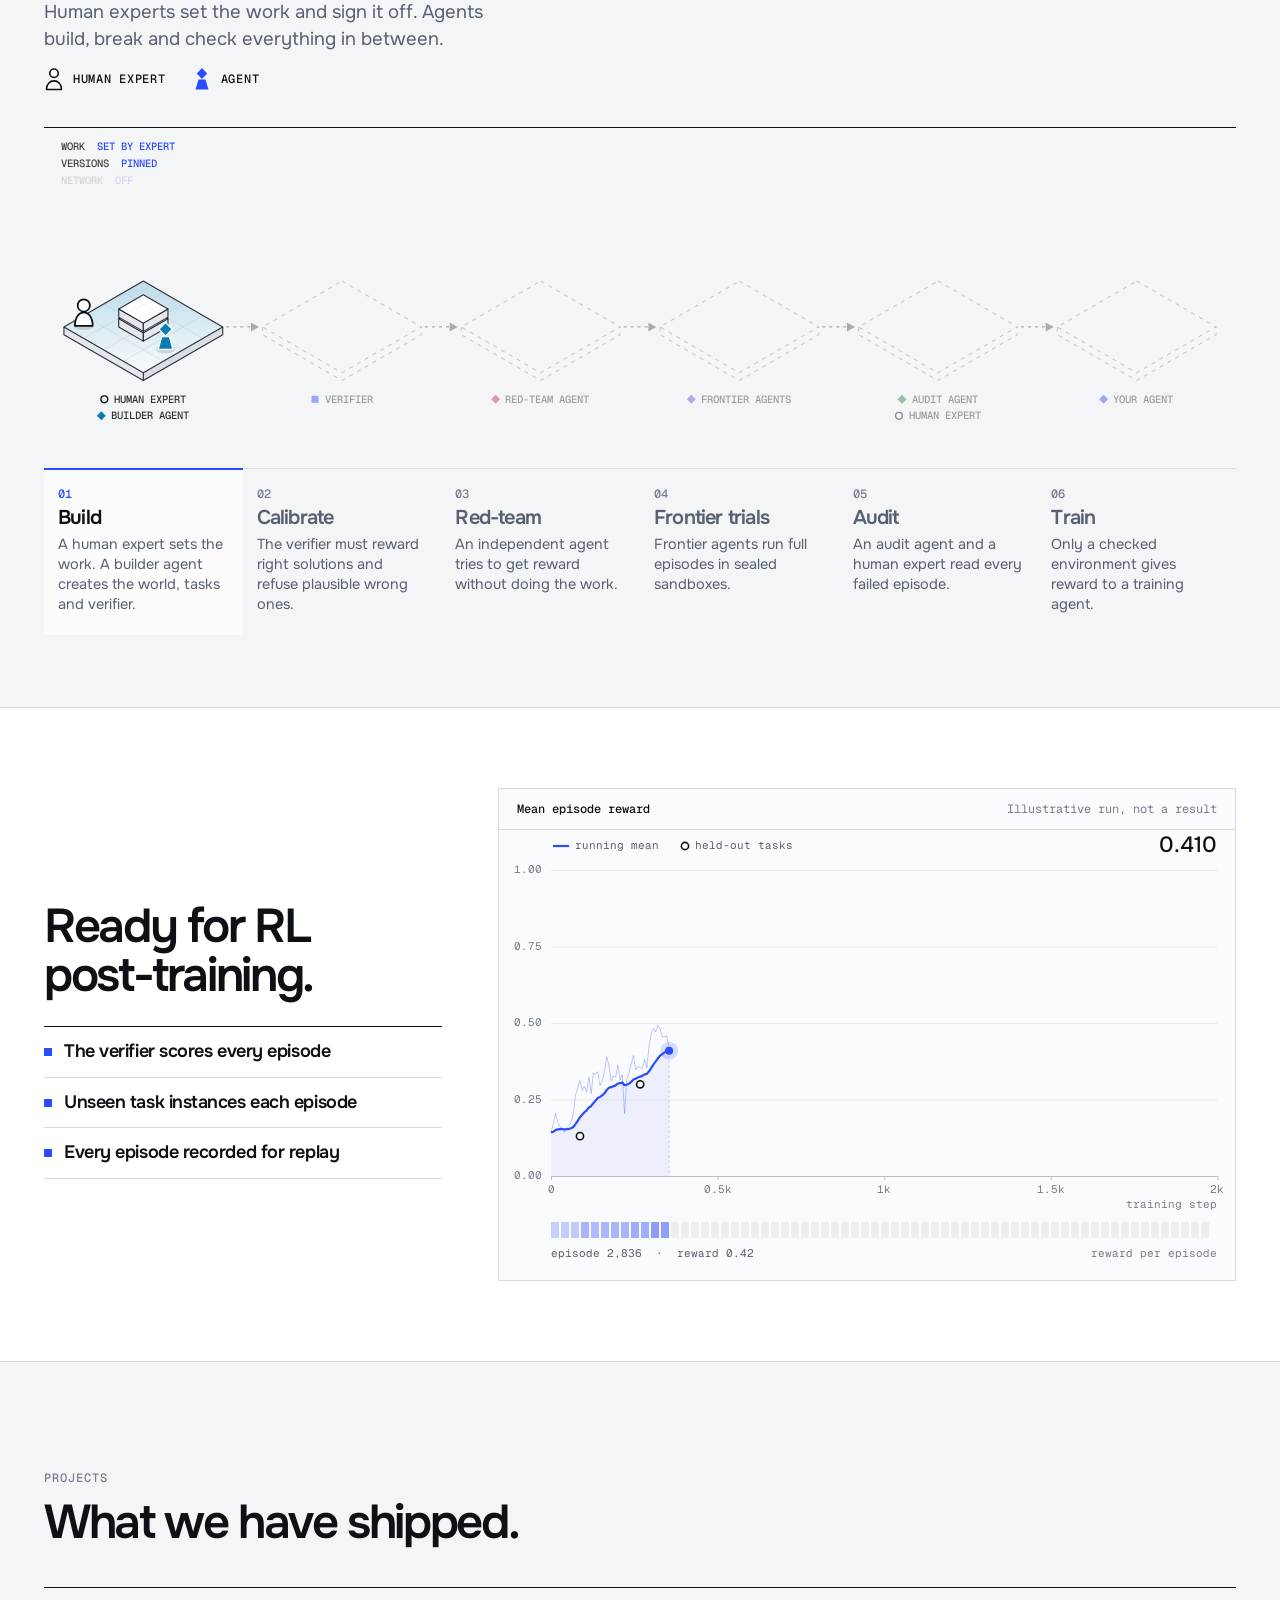
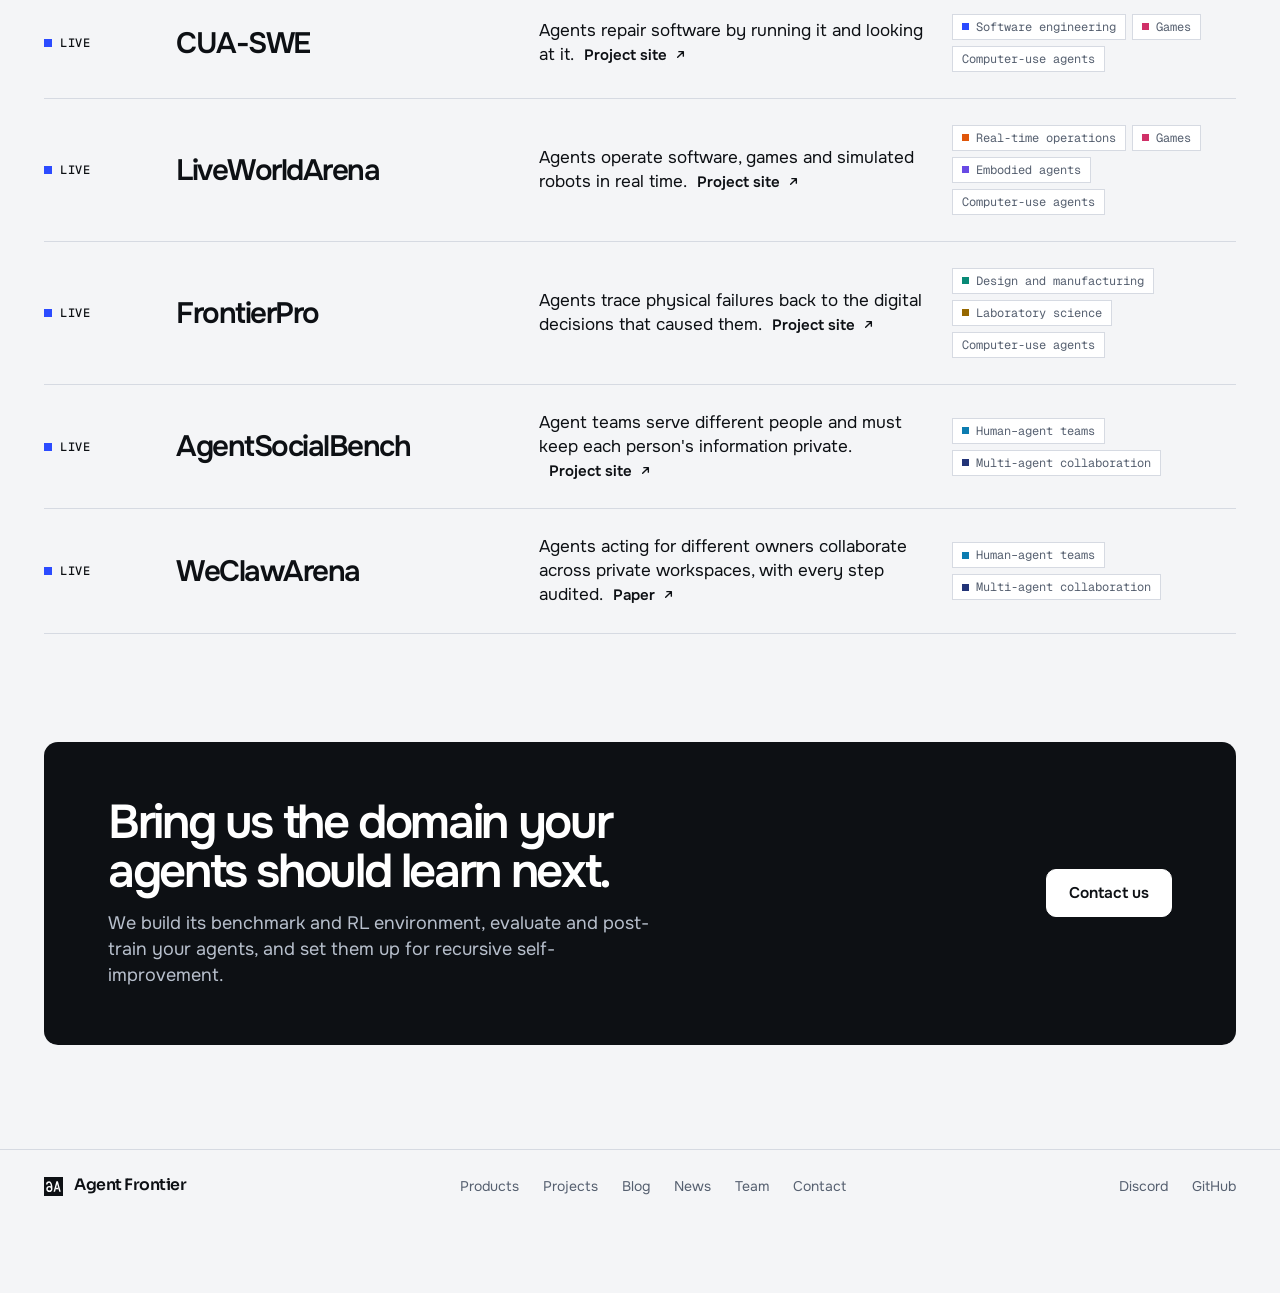
==== commit 88995f32: "Team: add Yaqi's affiliation and research areas Co-Authored-By: Claude Fable 5.2 <noreply@anthropic." ====
--- a/index.html
+++ b/index.html
@@ -227,7 +227,7 @@
     <div class="wrap pagehead"><h1>Team</h1></div>
     <div class="wrap">
       <div class="from"><div class="label">Built by AI experts from</div><div class="logos"><img src="assets/orgs/mono-cmu.png" alt="Carnegie Mellon University" title="Carnegie Mellon University" style="height:22px"><img src="assets/orgs/mono-usc.png" alt="University of Southern California" title="University of Southern California" style="height:23px"><img src="assets/orgs/mono-ucla.png" alt="UCLA" title="UCLA" style="height:20px"><img src="assets/orgs/mono-asu.png" alt="Arizona State University" title="Arizona State University" style="height:26px"><img src="assets/orgs/mono-wisc.png" alt="University of Wisconsin–Madison" title="University of Wisconsin–Madison" style="height:44px"><img src="assets/orgs/mono-princeton.png" alt="Princeton University" title="Princeton University" style="height:30px"><img src="assets/orgs/mono-aws.png" alt="Amazon Web Services" title="Amazon Web Services" style="height:32px"><img src="assets/orgs/mono-scale.png" alt="Scale AI" title="Scale AI" style="height:28px"><img src="assets/orgs/mono-zoom.png" alt="Zoom" title="Zoom" style="height:19px"></div></div>
-      <div class="people"><div class="person"><div class="top"><img src="assets/avatars/prince.jpg" alt="" width="104" height="104" loading="lazy"><div><h3>Prince</h3><i>Founder and Organizer</i></div></div><ul><li>PhD in Information Systems, Carnegie Mellon University</li><li>LLM agents, agentic post-training, recursive self-improvement</li><li>Entrepreneur</li></ul><a class="go" href="https://kingofspace0wzz.github.io/" target="_blank" rel="noopener">Website <svg width="13" height="13" viewBox="0 0 16 16" fill="none" aria-hidden="true"><path d="M4.5 11.5l7-7M6 4.5h5.5V10" stroke="currentColor" stroke-width="1.7" stroke-linecap="round" stroke-linejoin="round"/></svg></a></div><div class="person"><div class="top"><img src="assets/avatars/chloe.jpg" alt="" width="104" height="104" loading="lazy"><div><h3>Chloe</h3><i>Advisor and Organizer</i></div></div><ul><li>PhD in Computer Science, Carnegie Mellon University</li><li>LLM agents, agentic post-training, recursive self-improvement</li></ul></div><div class="person"><div class="top"><img src="assets/avatars/xiyang.jpg" alt="" width="104" height="104" loading="lazy"><div><h3>Xiyang</h3><i>Advisor</i></div></div><ul><li>Faculty, Arizona State University</li><li>LLM agents</li></ul><a class="go" href="https://xiyanghu.github.io/" target="_blank" rel="noopener">Website <svg width="13" height="13" viewBox="0 0 16 16" fill="none" aria-hidden="true"><path d="M4.5 11.5l7-7M6 4.5h5.5V10" stroke="currentColor" stroke-width="1.7" stroke-linecap="round" stroke-linejoin="round"/></svg></a></div><div class="person"><div class="top"><img src="assets/avatars/yaqi.jpg" alt="" width="104" height="104" loading="lazy"><div><h3>Yaqi</h3><i>Advisor</i></div></div><a class="go" href="https://yaqi-xie.me/" target="_blank" rel="noopener">Website <svg width="13" height="13" viewBox="0 0 16 16" fill="none" aria-hidden="true"><path d="M4.5 11.5l7-7M6 4.5h5.5V10" stroke="currentColor" stroke-width="1.7" stroke-linecap="round" stroke-linejoin="round"/></svg></a></div><div class="person"><div class="top"><img src="assets/avatars/yue.jpg" alt="" width="104" height="104" loading="lazy"><div><h3>Yue</h3><i>Advisor</i></div></div><ul><li>Faculty, University of Southern California</li><li>LLM agents</li><li>Auditable agent systems, AI auditing, AI safety</li></ul><a class="go" href="https://viterbi-web.usc.edu/~yzhao010/" target="_blank" rel="noopener">Website <svg width="13" height="13" viewBox="0 0 16 16" fill="none" aria-hidden="true"><path d="M4.5 11.5l7-7M6 4.5h5.5V10" stroke="currentColor" stroke-width="1.7" stroke-linecap="round" stroke-linejoin="round"/></svg></a></div><div class="person"><div class="top"><div><h3>Chaorui</h3><i>Organizer and Core contributor</i></div></div><ul><li>UCLA</li><li>Agentic reinforcement learning, agent post-training</li></ul></div><div class="person"><div class="top"><img src="assets/avatars/defu.jpg" alt="" width="104" height="104" loading="lazy"><div><h3>Defu</h3><i>Core contributor</i></div></div><ul><li>University of Southern California</li><li>Agentic post-training, agent harnesses and skills, LLM safety, scientific foundation models, numerical LLM interfaces</li></ul></div><div class="person"><div class="top"><img src="assets/avatars/eric.jpg" alt="" width="104" height="104" loading="lazy"><div><h3>Eric</h3><i>Core contributor</i></div></div><ul><li>University of Wisconsin–Madison</li><li>LLM agents</li></ul></div><div class="person"><div class="top"><img src="assets/avatars/heady.jpg" alt="" width="104" height="104" loading="lazy"><div><h3>Heady</h3><i>Core contributor</i></div></div><ul><li>University of Southern California</li><li>LLM agents, entrepreneur</li></ul></div><div class="person"><div class="top"><img src="assets/avatars/justin.jpg" alt="" width="104" height="104" loading="lazy"><div><h3>Justin</h3><i>Core contributor</i></div></div><ul><li>University of Southern California</li><li>LLM agents, entrepreneur</li></ul></div><div class="person"><div class="top"><img src="assets/avatars/leo.jpg" alt="" width="104" height="104" loading="lazy"><div><h3>Leo</h3><i>Core contributor</i></div></div><ul><li>University of Southern California</li><li>LLM agents</li></ul></div><div class="person"><div class="top"><img src="assets/avatars/vivian.jpg" alt="" width="104" height="104" loading="lazy"><div><h3>Vivian</h3><i>Core contributor</i></div></div><ul><li>Scale AI</li><li>Agent post-training, LLM evaluation</li></ul></div><div class="person"><div class="top"><img src="assets/avatars/will.jpg" alt="" width="104" height="104" loading="lazy"><div><h3>Will</h3><i>Core contributor</i></div></div><ul><li>Arizona State University</li><li>LLM agents, agent post-training</li></ul></div><div class="person"><div class="top"><div><h3>Yifu</h3><i>Core contributor</i></div></div><ul><li>Princeton University</li><li>LLM agents, agent post-training, world models, reinforcement learning</li></ul></div><div class="person"><div class="top"><img src="assets/avatars/yingtao.jpg" alt="" width="104" height="104" loading="lazy"><div><h3>Yingtao</h3><i>Core contributor</i></div></div><ul><li>Carnegie Mellon University</li><li>LLM agents, LLM reasoning, agent post-training</li></ul></div><div class="person"><div class="top"><div><h3>Yiyue</h3><i>Core contributor</i></div></div><ul><li>LLM agents, agent post-training</li></ul></div><div class="person"><div class="top"><div><h3>Yuding</h3><i>Core contributor</i></div></div><ul><li>Carnegie Mellon University</li></ul></div><div class="person"><div class="top"><img src="assets/avatars/yuhang.jpg" alt="" width="104" height="104" loading="lazy"><div><h3>Yuhang</h3><i>Core contributor</i></div></div><ul><li>LLM agents, multi-agent systems</li></ul></div></div>
+      <div class="people"><div class="person"><div class="top"><img src="assets/avatars/prince.jpg" alt="" width="104" height="104" loading="lazy"><div><h3>Prince</h3><i>Founder and Organizer</i></div></div><ul><li>PhD in Information Systems, Carnegie Mellon University</li><li>LLM agents, agentic post-training, recursive self-improvement</li><li>Entrepreneur</li></ul><a class="go" href="https://kingofspace0wzz.github.io/" target="_blank" rel="noopener">Website <svg width="13" height="13" viewBox="0 0 16 16" fill="none" aria-hidden="true"><path d="M4.5 11.5l7-7M6 4.5h5.5V10" stroke="currentColor" stroke-width="1.7" stroke-linecap="round" stroke-linejoin="round"/></svg></a></div><div class="person"><div class="top"><img src="assets/avatars/chloe.jpg" alt="" width="104" height="104" loading="lazy"><div><h3>Chloe</h3><i>Advisor and Organizer</i></div></div><ul><li>PhD in Computer Science, Carnegie Mellon University</li><li>LLM agents, agentic post-training, recursive self-improvement</li></ul></div><div class="person"><div class="top"><img src="assets/avatars/xiyang.jpg" alt="" width="104" height="104" loading="lazy"><div><h3>Xiyang</h3><i>Advisor</i></div></div><ul><li>Faculty, Arizona State University</li><li>LLM agents</li></ul><a class="go" href="https://xiyanghu.github.io/" target="_blank" rel="noopener">Website <svg width="13" height="13" viewBox="0 0 16 16" fill="none" aria-hidden="true"><path d="M4.5 11.5l7-7M6 4.5h5.5V10" stroke="currentColor" stroke-width="1.7" stroke-linecap="round" stroke-linejoin="round"/></svg></a></div><div class="person"><div class="top"><img src="assets/avatars/yaqi.jpg" alt="" width="104" height="104" loading="lazy"><div><h3>Yaqi</h3><i>Advisor</i></div></div><ul><li>Faculty, University of Illinois Urbana-Champaign</li><li>Embodied agents</li><li>Neuro-symbolic AI, human–AI collaboration, robotics</li></ul><a class="go" href="https://yaqi-xie.me/" target="_blank" rel="noopener">Website <svg width="13" height="13" viewBox="0 0 16 16" fill="none" aria-hidden="true"><path d="M4.5 11.5l7-7M6 4.5h5.5V10" stroke="currentColor" stroke-width="1.7" stroke-linecap="round" stroke-linejoin="round"/></svg></a></div><div class="person"><div class="top"><img src="assets/avatars/yue.jpg" alt="" width="104" height="104" loading="lazy"><div><h3>Yue</h3><i>Advisor</i></div></div><ul><li>Faculty, University of Southern California</li><li>LLM agents</li><li>Auditable agent systems, AI auditing, AI safety</li></ul><a class="go" href="https://viterbi-web.usc.edu/~yzhao010/" target="_blank" rel="noopener">Website <svg width="13" height="13" viewBox="0 0 16 16" fill="none" aria-hidden="true"><path d="M4.5 11.5l7-7M6 4.5h5.5V10" stroke="currentColor" stroke-width="1.7" stroke-linecap="round" stroke-linejoin="round"/></svg></a></div><div class="person"><div class="top"><div><h3>Chaorui</h3><i>Organizer and Core contributor</i></div></div><ul><li>UCLA</li><li>Agentic reinforcement learning, agent post-training</li></ul></div><div class="person"><div class="top"><img src="assets/avatars/defu.jpg" alt="" width="104" height="104" loading="lazy"><div><h3>Defu</h3><i>Core contributor</i></div></div><ul><li>University of Southern California</li><li>Agentic post-training, agent harnesses and skills, LLM safety, scientific foundation models, numerical LLM interfaces</li></ul></div><div class="person"><div class="top"><img src="assets/avatars/eric.jpg" alt="" width="104" height="104" loading="lazy"><div><h3>Eric</h3><i>Core contributor</i></div></div><ul><li>University of Wisconsin–Madison</li><li>LLM agents</li></ul></div><div class="person"><div class="top"><img src="assets/avatars/heady.jpg" alt="" width="104" height="104" loading="lazy"><div><h3>Heady</h3><i>Core contributor</i></div></div><ul><li>University of Southern California</li><li>LLM agents, entrepreneur</li></ul></div><div class="person"><div class="top"><img src="assets/avatars/justin.jpg" alt="" width="104" height="104" loading="lazy"><div><h3>Justin</h3><i>Core contributor</i></div></div><ul><li>University of Southern California</li><li>LLM agents, entrepreneur</li></ul></div><div class="person"><div class="top"><img src="assets/avatars/leo.jpg" alt="" width="104" height="104" loading="lazy"><div><h3>Leo</h3><i>Core contributor</i></div></div><ul><li>University of Southern California</li><li>LLM agents</li></ul></div><div class="person"><div class="top"><img src="assets/avatars/vivian.jpg" alt="" width="104" height="104" loading="lazy"><div><h3>Vivian</h3><i>Core contributor</i></div></div><ul><li>Scale AI</li><li>Agent post-training, LLM evaluation</li></ul></div><div class="person"><div class="top"><img src="assets/avatars/will.jpg" alt="" width="104" height="104" loading="lazy"><div><h3>Will</h3><i>Core contributor</i></div></div><ul><li>Arizona State University</li><li>LLM agents, agent post-training</li></ul></div><div class="person"><div class="top"><div><h3>Yifu</h3><i>Core contributor</i></div></div><ul><li>Princeton University</li><li>LLM agents, agent post-training, world models, reinforcement learning</li></ul></div><div class="person"><div class="top"><img src="assets/avatars/yingtao.jpg" alt="" width="104" height="104" loading="lazy"><div><h3>Yingtao</h3><i>Core contributor</i></div></div><ul><li>Carnegie Mellon University</li><li>LLM agents, LLM reasoning, agent post-training</li></ul></div><div class="person"><div class="top"><div><h3>Yiyue</h3><i>Core contributor</i></div></div><ul><li>LLM agents, agent post-training</li></ul></div><div class="person"><div class="top"><div><h3>Yuding</h3><i>Core contributor</i></div></div><ul><li>Carnegie Mellon University</li></ul></div><div class="person"><div class="top"><img src="assets/avatars/yuhang.jpg" alt="" width="104" height="104" loading="lazy"><div><h3>Yuhang</h3><i>Core contributor</i></div></div><ul><li>LLM agents, multi-agent systems</li></ul></div></div>
     </div>
   </main>
 
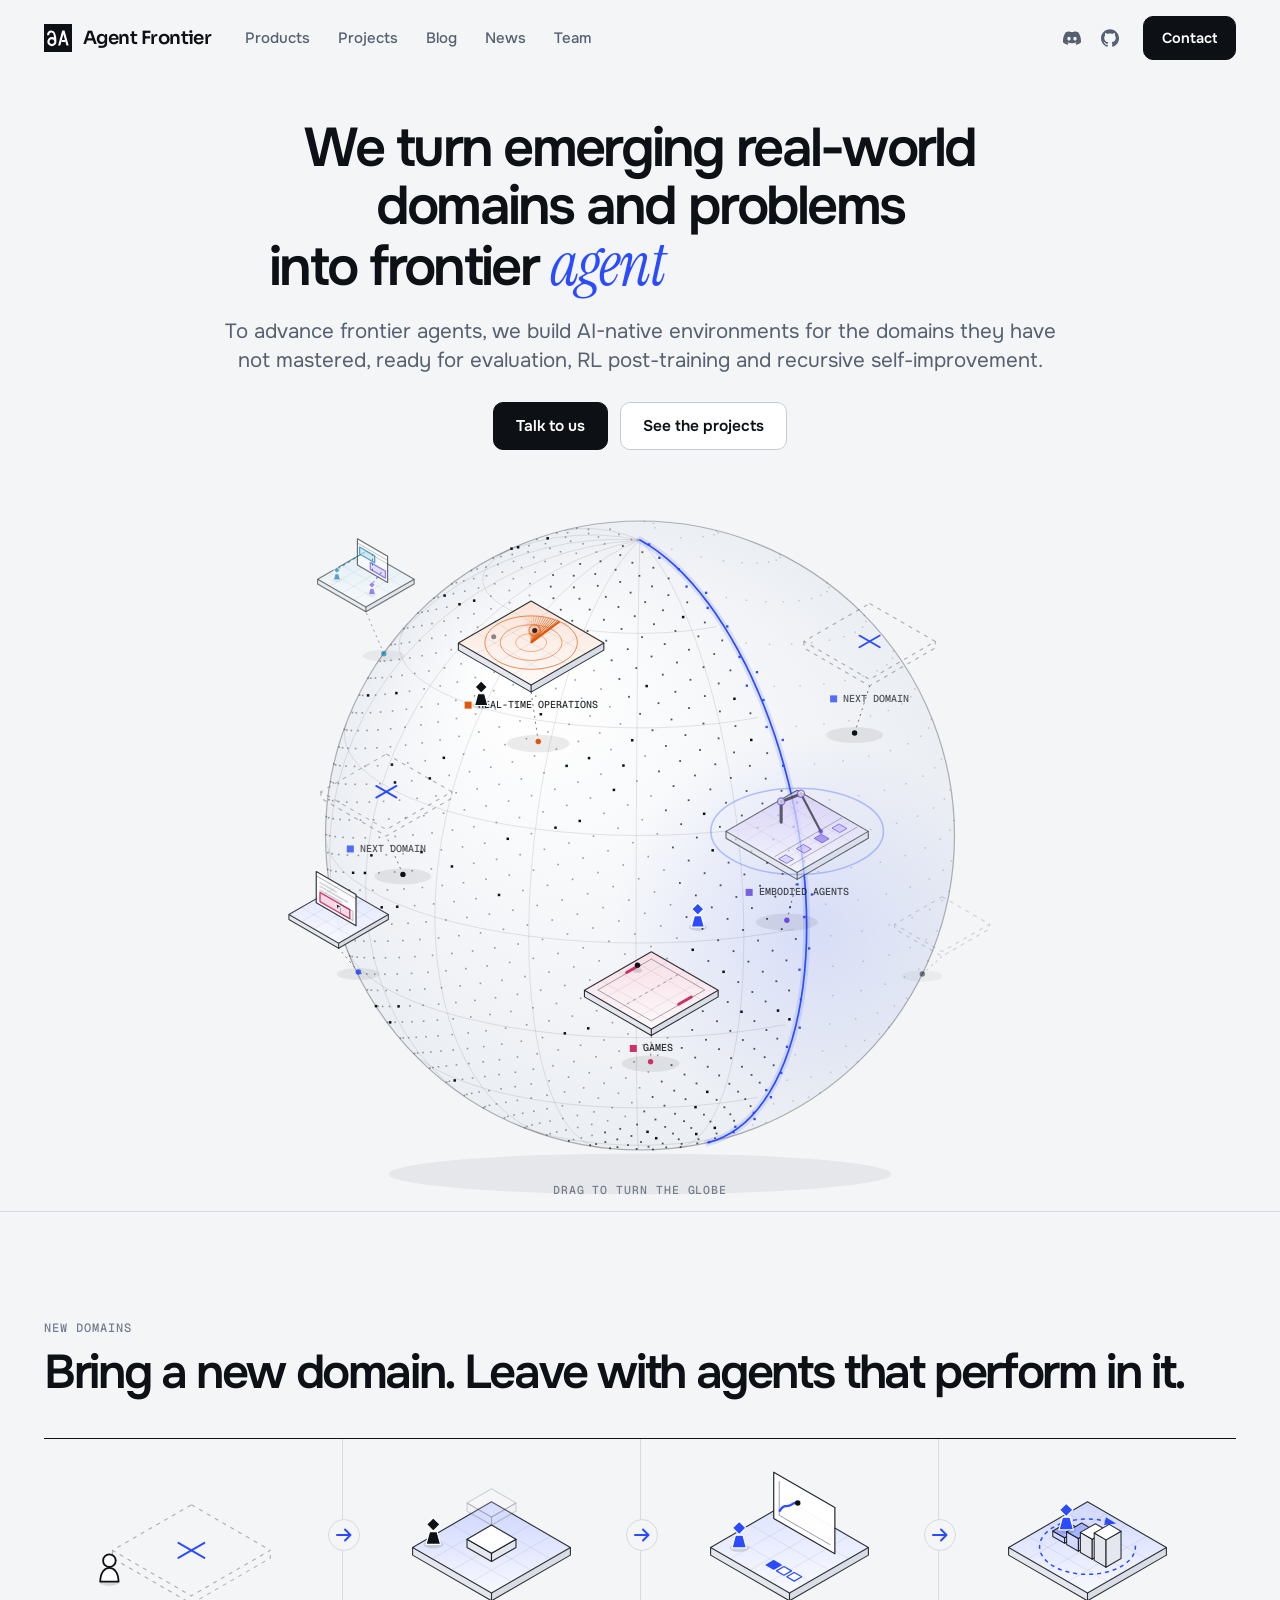
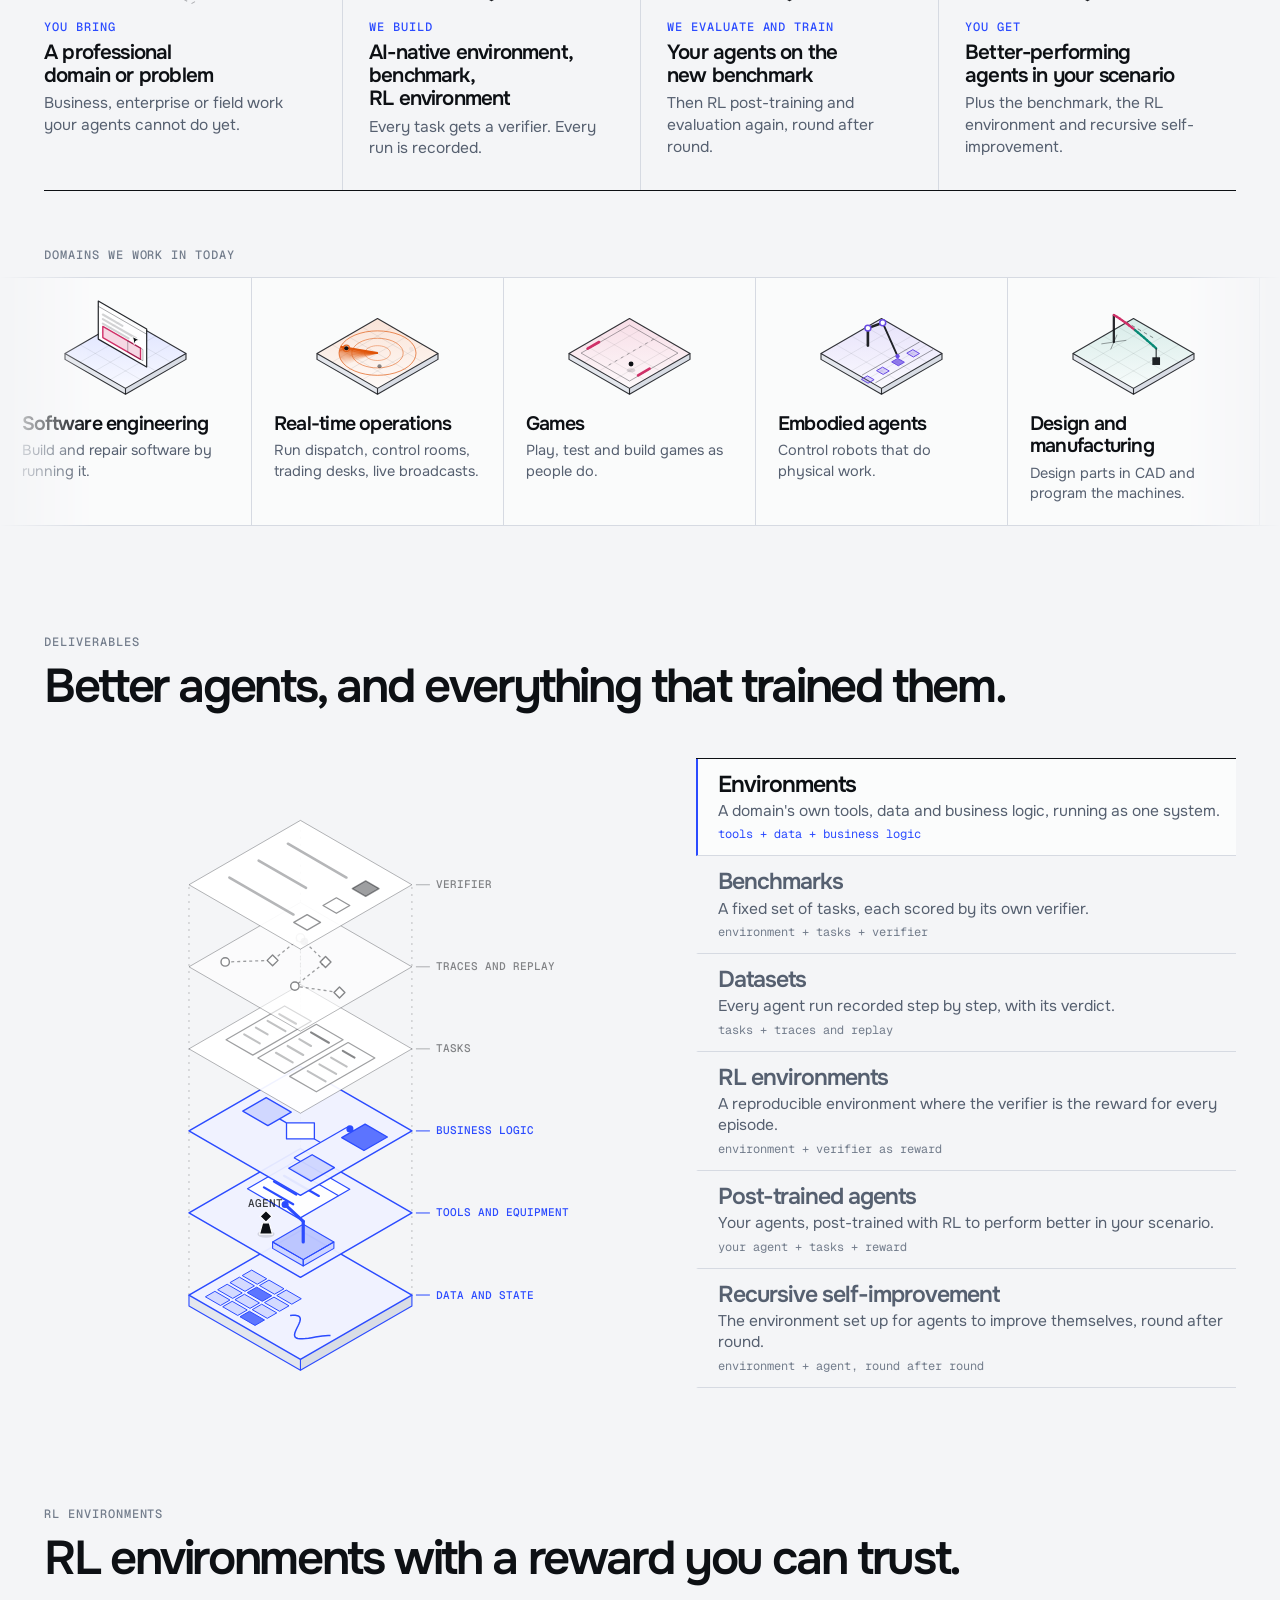
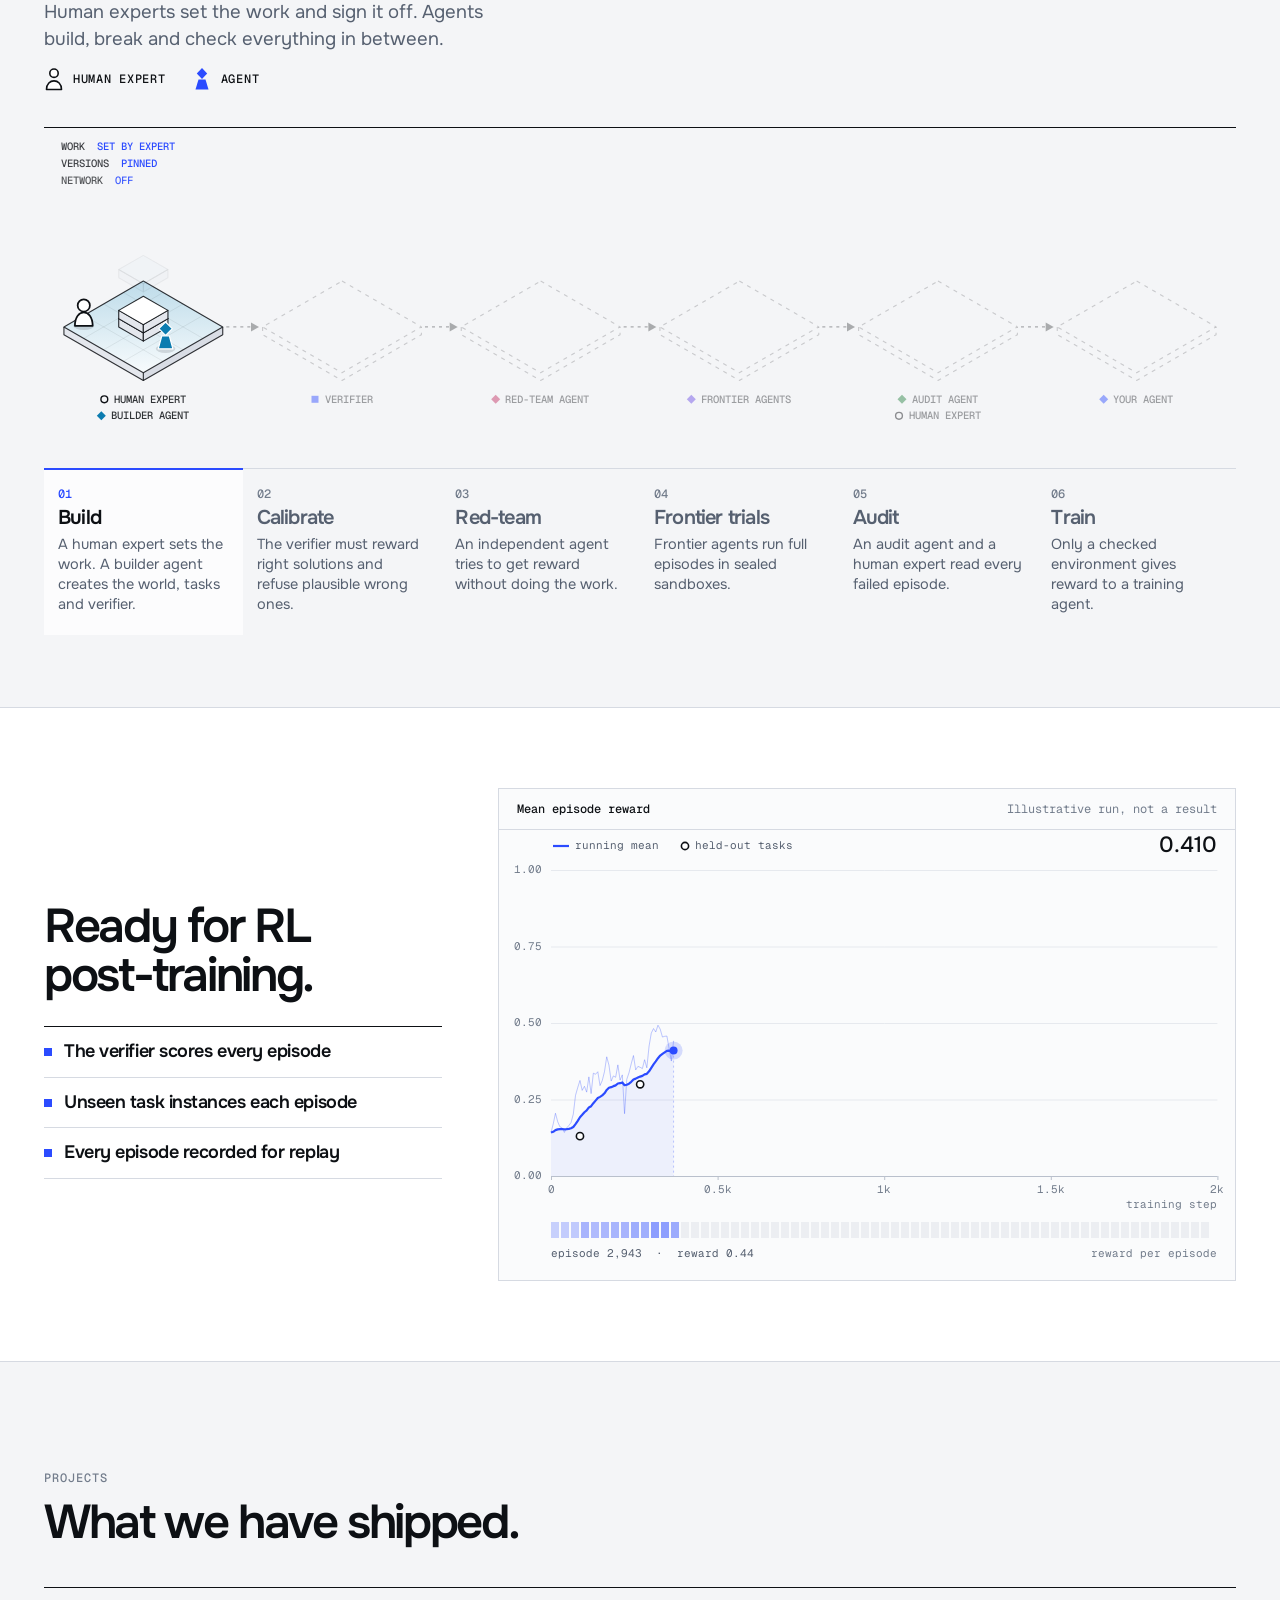
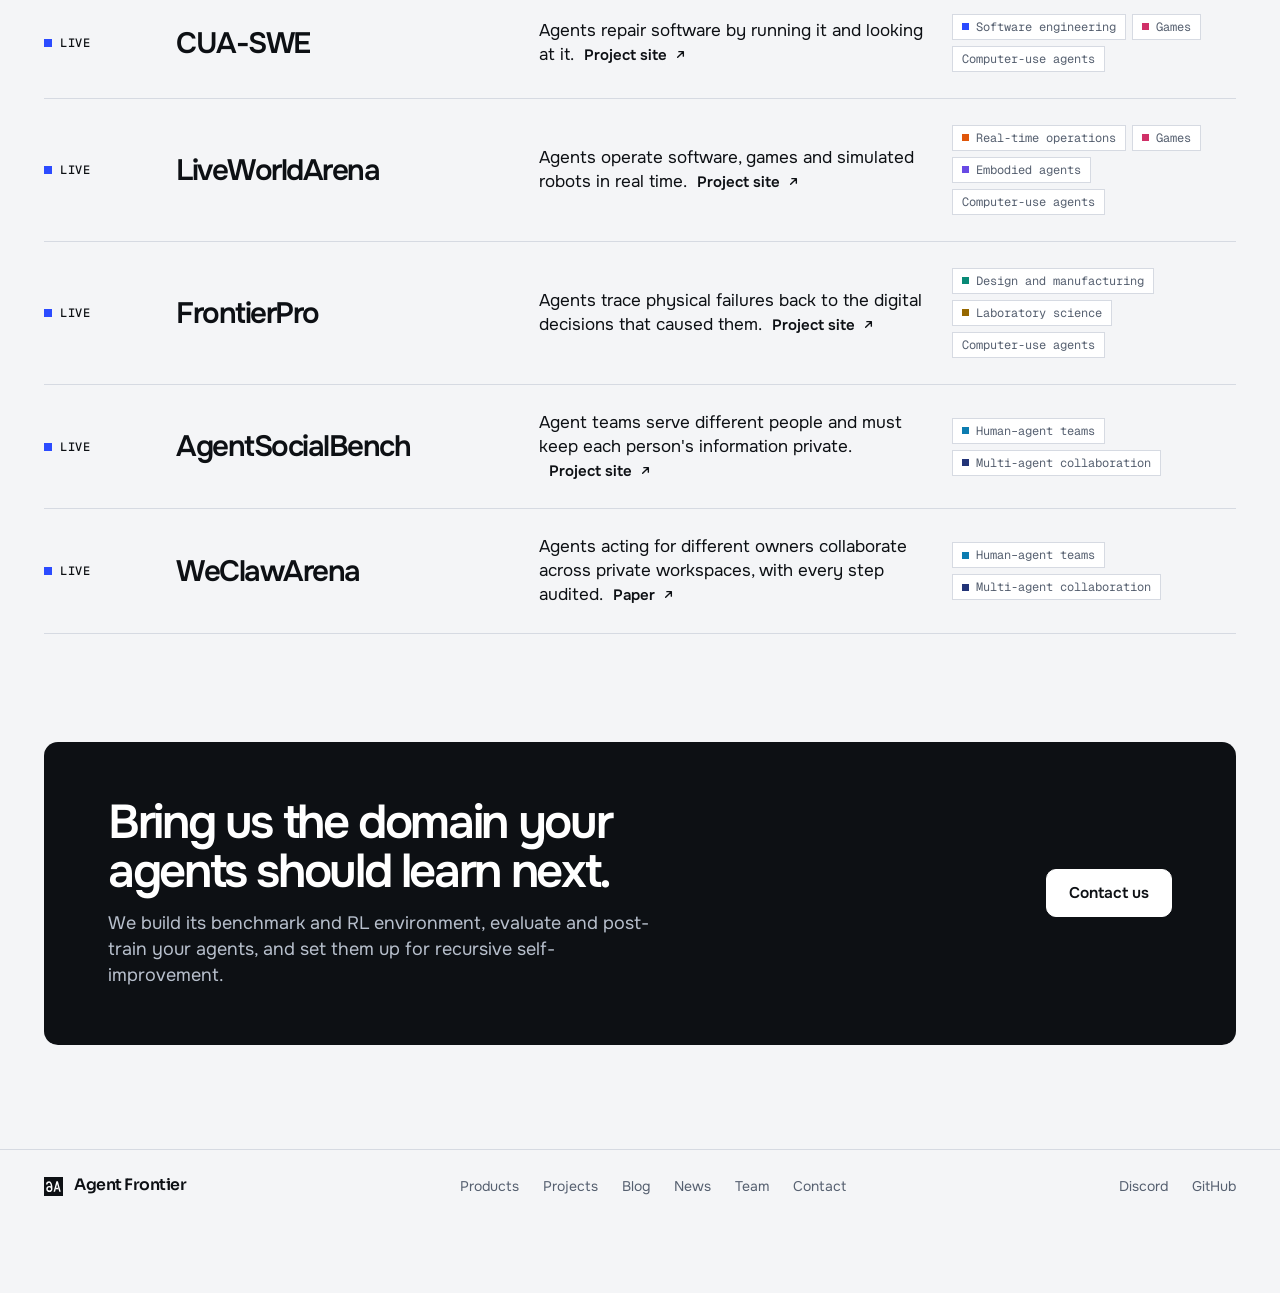
==== commit 9fc436d2: "Team: add Sherry as Advisor and the UIUC logo Adds Sherry's card (avatar, affiliation, research area" ====
--- a/index.html
+++ b/index.html
@@ -226,8 +226,8 @@
   <main class="view pagepad" data-view="team" hidden>
     <div class="wrap pagehead"><h1>Team</h1></div>
     <div class="wrap">
-      <div class="from"><div class="label">Built by AI experts from</div><div class="logos"><img src="assets/orgs/mono-cmu.png" alt="Carnegie Mellon University" title="Carnegie Mellon University" style="height:22px"><img src="assets/orgs/mono-usc.png" alt="University of Southern California" title="University of Southern California" style="height:23px"><img src="assets/orgs/mono-ucla.png" alt="UCLA" title="UCLA" style="height:20px"><img src="assets/orgs/mono-asu.png" alt="Arizona State University" title="Arizona State University" style="height:26px"><img src="assets/orgs/mono-wisc.png" alt="University of Wisconsin–Madison" title="University of Wisconsin–Madison" style="height:44px"><img src="assets/orgs/mono-princeton.png" alt="Princeton University" title="Princeton University" style="height:30px"><img src="assets/orgs/mono-aws.png" alt="Amazon Web Services" title="Amazon Web Services" style="height:32px"><img src="assets/orgs/mono-scale.png" alt="Scale AI" title="Scale AI" style="height:28px"><img src="assets/orgs/mono-zoom.png" alt="Zoom" title="Zoom" style="height:19px"></div></div>
-      <div class="people"><div class="person"><div class="top"><img src="assets/avatars/prince.jpg" alt="" width="104" height="104" loading="lazy"><div><h3>Prince</h3><i>Founder and Organizer</i></div></div><ul><li>PhD in Information Systems, Carnegie Mellon University</li><li>LLM agents, agentic post-training, recursive self-improvement</li><li>Entrepreneur</li></ul><a class="go" href="https://kingofspace0wzz.github.io/" target="_blank" rel="noopener">Website <svg width="13" height="13" viewBox="0 0 16 16" fill="none" aria-hidden="true"><path d="M4.5 11.5l7-7M6 4.5h5.5V10" stroke="currentColor" stroke-width="1.7" stroke-linecap="round" stroke-linejoin="round"/></svg></a></div><div class="person"><div class="top"><img src="assets/avatars/chloe.jpg" alt="" width="104" height="104" loading="lazy"><div><h3>Chloe</h3><i>Advisor and Organizer</i></div></div><ul><li>PhD in Computer Science, Carnegie Mellon University</li><li>LLM agents, agentic post-training, recursive self-improvement</li></ul></div><div class="person"><div class="top"><img src="assets/avatars/xiyang.jpg" alt="" width="104" height="104" loading="lazy"><div><h3>Xiyang</h3><i>Advisor</i></div></div><ul><li>Faculty, Arizona State University</li><li>LLM agents</li></ul><a class="go" href="https://xiyanghu.github.io/" target="_blank" rel="noopener">Website <svg width="13" height="13" viewBox="0 0 16 16" fill="none" aria-hidden="true"><path d="M4.5 11.5l7-7M6 4.5h5.5V10" stroke="currentColor" stroke-width="1.7" stroke-linecap="round" stroke-linejoin="round"/></svg></a></div><div class="person"><div class="top"><img src="assets/avatars/yaqi.jpg" alt="" width="104" height="104" loading="lazy"><div><h3>Yaqi</h3><i>Advisor</i></div></div><ul><li>Faculty, University of Illinois Urbana-Champaign</li><li>Embodied agents</li><li>Neuro-symbolic AI, human–AI collaboration, robotics</li></ul><a class="go" href="https://yaqi-xie.me/" target="_blank" rel="noopener">Website <svg width="13" height="13" viewBox="0 0 16 16" fill="none" aria-hidden="true"><path d="M4.5 11.5l7-7M6 4.5h5.5V10" stroke="currentColor" stroke-width="1.7" stroke-linecap="round" stroke-linejoin="round"/></svg></a></div><div class="person"><div class="top"><img src="assets/avatars/yue.jpg" alt="" width="104" height="104" loading="lazy"><div><h3>Yue</h3><i>Advisor</i></div></div><ul><li>Faculty, University of Southern California</li><li>LLM agents</li><li>Auditable agent systems, AI auditing, AI safety</li></ul><a class="go" href="https://viterbi-web.usc.edu/~yzhao010/" target="_blank" rel="noopener">Website <svg width="13" height="13" viewBox="0 0 16 16" fill="none" aria-hidden="true"><path d="M4.5 11.5l7-7M6 4.5h5.5V10" stroke="currentColor" stroke-width="1.7" stroke-linecap="round" stroke-linejoin="round"/></svg></a></div><div class="person"><div class="top"><div><h3>Chaorui</h3><i>Organizer and Core contributor</i></div></div><ul><li>UCLA</li><li>Agentic reinforcement learning, agent post-training</li></ul></div><div class="person"><div class="top"><img src="assets/avatars/defu.jpg" alt="" width="104" height="104" loading="lazy"><div><h3>Defu</h3><i>Core contributor</i></div></div><ul><li>University of Southern California</li><li>Agentic post-training, agent harnesses and skills, LLM safety, scientific foundation models, numerical LLM interfaces</li></ul></div><div class="person"><div class="top"><img src="assets/avatars/eric.jpg" alt="" width="104" height="104" loading="lazy"><div><h3>Eric</h3><i>Core contributor</i></div></div><ul><li>University of Wisconsin–Madison</li><li>LLM agents</li></ul></div><div class="person"><div class="top"><img src="assets/avatars/heady.jpg" alt="" width="104" height="104" loading="lazy"><div><h3>Heady</h3><i>Core contributor</i></div></div><ul><li>University of Southern California</li><li>LLM agents, entrepreneur</li></ul></div><div class="person"><div class="top"><img src="assets/avatars/justin.jpg" alt="" width="104" height="104" loading="lazy"><div><h3>Justin</h3><i>Core contributor</i></div></div><ul><li>University of Southern California</li><li>LLM agents, entrepreneur</li></ul></div><div class="person"><div class="top"><img src="assets/avatars/leo.jpg" alt="" width="104" height="104" loading="lazy"><div><h3>Leo</h3><i>Core contributor</i></div></div><ul><li>University of Southern California</li><li>LLM agents</li></ul></div><div class="person"><div class="top"><img src="assets/avatars/vivian.jpg" alt="" width="104" height="104" loading="lazy"><div><h3>Vivian</h3><i>Core contributor</i></div></div><ul><li>Scale AI</li><li>Agent post-training, LLM evaluation</li></ul></div><div class="person"><div class="top"><img src="assets/avatars/will.jpg" alt="" width="104" height="104" loading="lazy"><div><h3>Will</h3><i>Core contributor</i></div></div><ul><li>Arizona State University</li><li>LLM agents, agent post-training</li></ul></div><div class="person"><div class="top"><div><h3>Yifu</h3><i>Core contributor</i></div></div><ul><li>Princeton University</li><li>LLM agents, agent post-training, world models, reinforcement learning</li></ul></div><div class="person"><div class="top"><img src="assets/avatars/yingtao.jpg" alt="" width="104" height="104" loading="lazy"><div><h3>Yingtao</h3><i>Core contributor</i></div></div><ul><li>Carnegie Mellon University</li><li>LLM agents, LLM reasoning, agent post-training</li></ul></div><div class="person"><div class="top"><div><h3>Yiyue</h3><i>Core contributor</i></div></div><ul><li>LLM agents, agent post-training</li></ul></div><div class="person"><div class="top"><div><h3>Yuding</h3><i>Core contributor</i></div></div><ul><li>Carnegie Mellon University</li></ul></div><div class="person"><div class="top"><img src="assets/avatars/yuhang.jpg" alt="" width="104" height="104" loading="lazy"><div><h3>Yuhang</h3><i>Core contributor</i></div></div><ul><li>LLM agents, multi-agent systems</li></ul></div></div>
+      <div class="from"><div class="label">Built by AI experts from</div><div class="logos"><img src="assets/orgs/mono-cmu.png" alt="Carnegie Mellon University" title="Carnegie Mellon University" style="height:22px"><img src="assets/orgs/mono-usc.png" alt="University of Southern California" title="University of Southern California" style="height:23px"><img src="assets/orgs/mono-ucla.png" alt="UCLA" title="UCLA" style="height:20px"><img src="assets/orgs/mono-asu.png" alt="Arizona State University" title="Arizona State University" style="height:26px"><img src="assets/orgs/mono-wisc.png" alt="University of Wisconsin–Madison" title="University of Wisconsin–Madison" style="height:44px"><img src="assets/orgs/mono-princeton.png" alt="Princeton University" title="Princeton University" style="height:30px"><img src="assets/orgs/mono-uiuc.png" alt="University of Illinois Urbana-Champaign" title="University of Illinois Urbana-Champaign" style="height:36px"><img src="assets/orgs/mono-aws.png" alt="Amazon Web Services" title="Amazon Web Services" style="height:32px"><img src="assets/orgs/mono-scale.png" alt="Scale AI" title="Scale AI" style="height:28px"><img src="assets/orgs/mono-zoom.png" alt="Zoom" title="Zoom" style="height:19px"></div></div>
+      <div class="people"><div class="person"><div class="top"><img src="assets/avatars/prince.jpg" alt="" width="104" height="104" loading="lazy"><div><h3>Prince</h3><i>Founder and Organizer</i></div></div><ul><li>PhD in Information Systems, Carnegie Mellon University</li><li>LLM agents, agentic post-training, recursive self-improvement</li><li>Entrepreneur</li></ul><a class="go" href="https://kingofspace0wzz.github.io/" target="_blank" rel="noopener">Website <svg width="13" height="13" viewBox="0 0 16 16" fill="none" aria-hidden="true"><path d="M4.5 11.5l7-7M6 4.5h5.5V10" stroke="currentColor" stroke-width="1.7" stroke-linecap="round" stroke-linejoin="round"/></svg></a></div><div class="person"><div class="top"><img src="assets/avatars/chloe.jpg" alt="" width="104" height="104" loading="lazy"><div><h3>Chloe</h3><i>Advisor and Organizer</i></div></div><ul><li>PhD in Computer Science, Carnegie Mellon University</li><li>LLM agents, agentic post-training, recursive self-improvement</li></ul></div><div class="person"><div class="top"><img src="assets/avatars/sherry.jpg" alt="" width="104" height="104" loading="lazy"><div><h3>Sherry</h3><i>Advisor</i></div></div><ul><li>Faculty, Carnegie Mellon University</li><li>Human–AI interaction, real-world AI evaluation</li></ul><a class="go" href="https://www.cs.cmu.edu/~sherryw/" target="_blank" rel="noopener">Website <svg width="13" height="13" viewBox="0 0 16 16" fill="none" aria-hidden="true"><path d="M4.5 11.5l7-7M6 4.5h5.5V10" stroke="currentColor" stroke-width="1.7" stroke-linecap="round" stroke-linejoin="round"/></svg></a></div><div class="person"><div class="top"><img src="assets/avatars/xiyang.jpg" alt="" width="104" height="104" loading="lazy"><div><h3>Xiyang</h3><i>Advisor</i></div></div><ul><li>Faculty, Arizona State University</li><li>LLM agents</li></ul><a class="go" href="https://xiyanghu.github.io/" target="_blank" rel="noopener">Website <svg width="13" height="13" viewBox="0 0 16 16" fill="none" aria-hidden="true"><path d="M4.5 11.5l7-7M6 4.5h5.5V10" stroke="currentColor" stroke-width="1.7" stroke-linecap="round" stroke-linejoin="round"/></svg></a></div><div class="person"><div class="top"><img src="assets/avatars/yaqi.jpg" alt="" width="104" height="104" loading="lazy"><div><h3>Yaqi</h3><i>Advisor</i></div></div><ul><li>Faculty, University of Illinois Urbana-Champaign</li><li>Embodied agents</li><li>Neuro-symbolic AI, human–AI collaboration, robotics</li></ul><a class="go" href="https://yaqi-xie.me/" target="_blank" rel="noopener">Website <svg width="13" height="13" viewBox="0 0 16 16" fill="none" aria-hidden="true"><path d="M4.5 11.5l7-7M6 4.5h5.5V10" stroke="currentColor" stroke-width="1.7" stroke-linecap="round" stroke-linejoin="round"/></svg></a></div><div class="person"><div class="top"><img src="assets/avatars/yue.jpg" alt="" width="104" height="104" loading="lazy"><div><h3>Yue</h3><i>Advisor</i></div></div><ul><li>Faculty, University of Southern California</li><li>LLM agents</li><li>Auditable agent systems, AI auditing, AI safety</li></ul><a class="go" href="https://viterbi-web.usc.edu/~yzhao010/" target="_blank" rel="noopener">Website <svg width="13" height="13" viewBox="0 0 16 16" fill="none" aria-hidden="true"><path d="M4.5 11.5l7-7M6 4.5h5.5V10" stroke="currentColor" stroke-width="1.7" stroke-linecap="round" stroke-linejoin="round"/></svg></a></div><div class="person"><div class="top"><div><h3>Chaorui</h3><i>Organizer and Core contributor</i></div></div><ul><li>UCLA</li><li>Agentic reinforcement learning, agent post-training</li></ul></div><div class="person"><div class="top"><img src="assets/avatars/defu.jpg" alt="" width="104" height="104" loading="lazy"><div><h3>Defu</h3><i>Core contributor</i></div></div><ul><li>University of Southern California</li><li>Agentic post-training, agent harnesses and skills, LLM safety, scientific foundation models, numerical LLM interfaces</li></ul></div><div class="person"><div class="top"><img src="assets/avatars/eric.jpg" alt="" width="104" height="104" loading="lazy"><div><h3>Eric</h3><i>Core contributor</i></div></div><ul><li>University of Wisconsin–Madison</li><li>LLM agents</li></ul></div><div class="person"><div class="top"><img src="assets/avatars/heady.jpg" alt="" width="104" height="104" loading="lazy"><div><h3>Heady</h3><i>Core contributor</i></div></div><ul><li>University of Southern California</li><li>LLM agents, entrepreneur</li></ul></div><div class="person"><div class="top"><img src="assets/avatars/justin.jpg" alt="" width="104" height="104" loading="lazy"><div><h3>Justin</h3><i>Core contributor</i></div></div><ul><li>University of Southern California</li><li>LLM agents, entrepreneur</li></ul></div><div class="person"><div class="top"><img src="assets/avatars/leo.jpg" alt="" width="104" height="104" loading="lazy"><div><h3>Leo</h3><i>Core contributor</i></div></div><ul><li>University of Southern California</li><li>LLM agents</li></ul></div><div class="person"><div class="top"><img src="assets/avatars/vivian.jpg" alt="" width="104" height="104" loading="lazy"><div><h3>Vivian</h3><i>Core contributor</i></div></div><ul><li>Scale AI</li><li>Agent post-training, LLM evaluation</li></ul></div><div class="person"><div class="top"><img src="assets/avatars/will.jpg" alt="" width="104" height="104" loading="lazy"><div><h3>Will</h3><i>Core contributor</i></div></div><ul><li>Arizona State University</li><li>LLM agents, agent post-training</li></ul></div><div class="person"><div class="top"><div><h3>Yifu</h3><i>Core contributor</i></div></div><ul><li>Princeton University</li><li>LLM agents, agent post-training, world models, reinforcement learning</li></ul></div><div class="person"><div class="top"><img src="assets/avatars/yingtao.jpg" alt="" width="104" height="104" loading="lazy"><div><h3>Yingtao</h3><i>Core contributor</i></div></div><ul><li>Carnegie Mellon University</li><li>LLM agents, LLM reasoning, agent post-training</li></ul></div><div class="person"><div class="top"><div><h3>Yiyue</h3><i>Core contributor</i></div></div><ul><li>LLM agents, agent post-training</li></ul></div><div class="person"><div class="top"><div><h3>Yuding</h3><i>Core contributor</i></div></div><ul><li>Carnegie Mellon University</li></ul></div><div class="person"><div class="top"><img src="assets/avatars/yuhang.jpg" alt="" width="104" height="104" loading="lazy"><div><h3>Yuhang</h3><i>Core contributor</i></div></div><ul><li>LLM agents, multi-agent systems</li></ul></div></div>
     </div>
   </main>
 
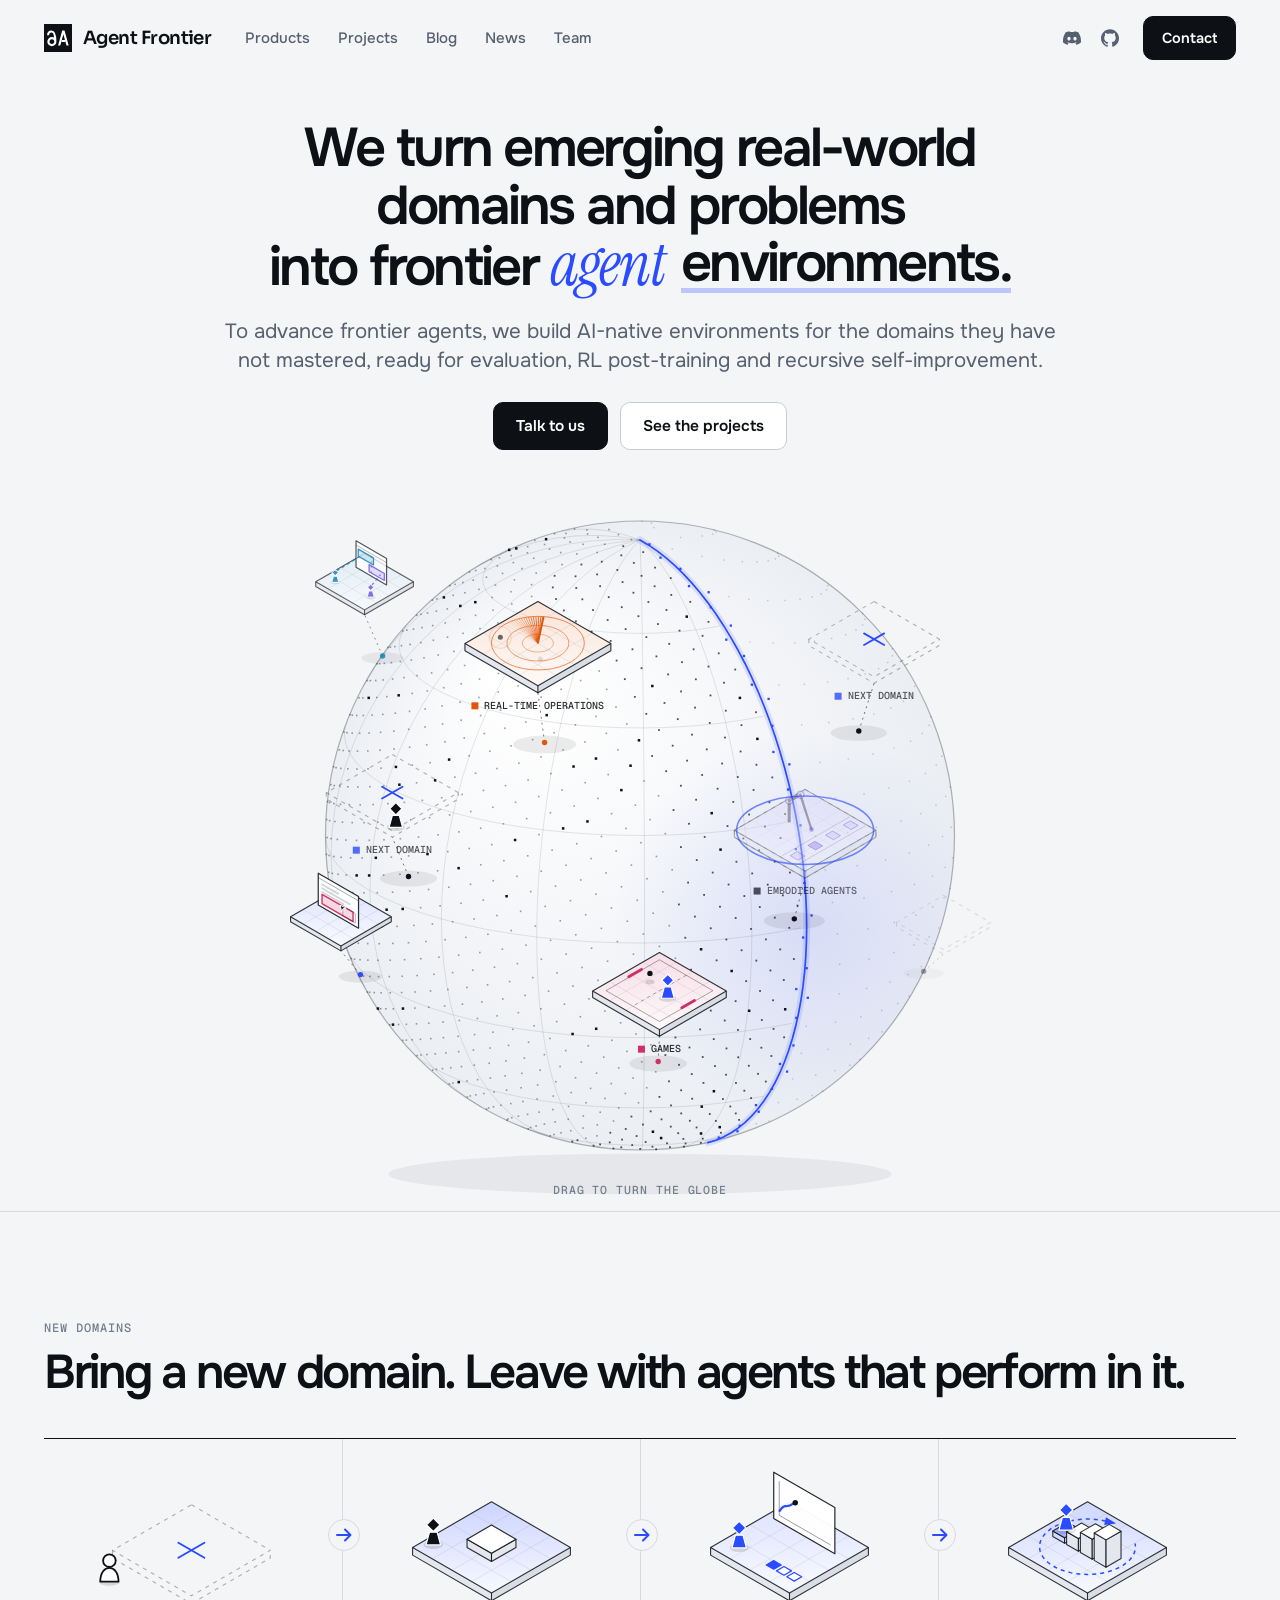
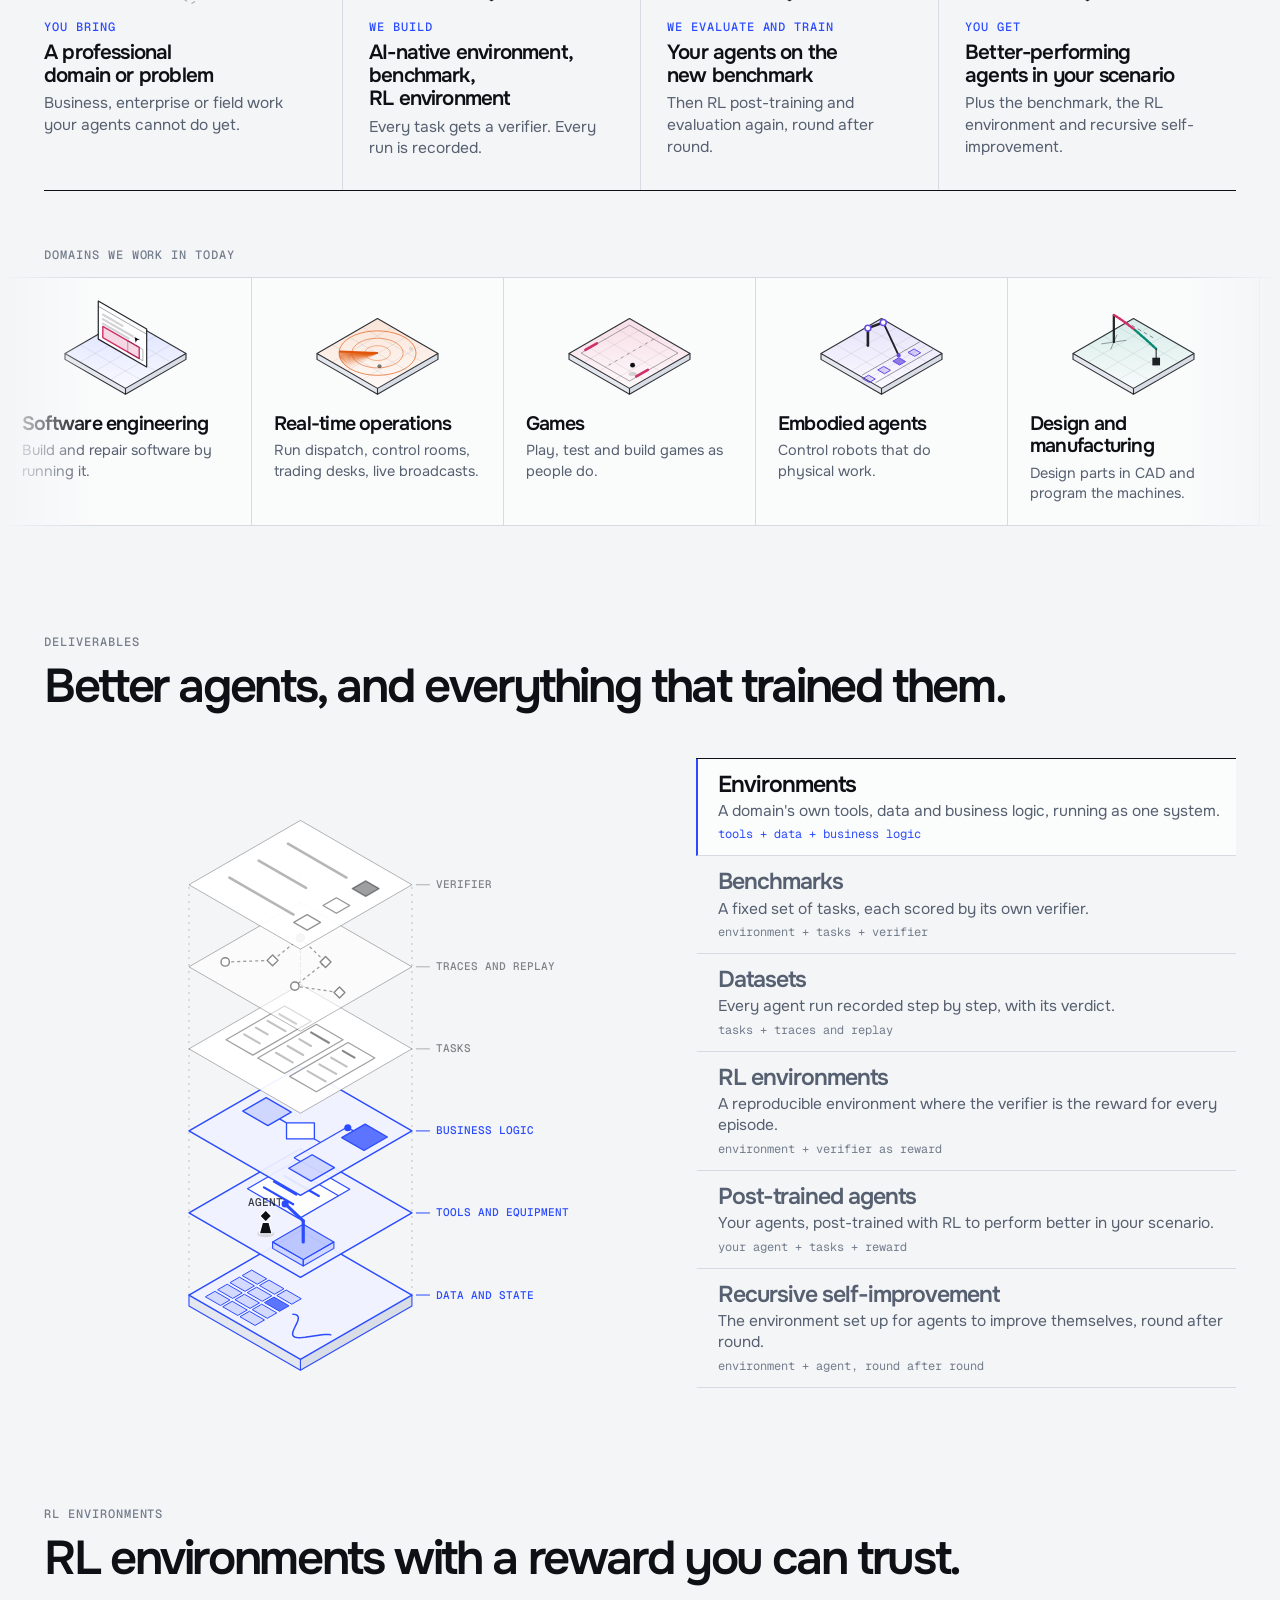
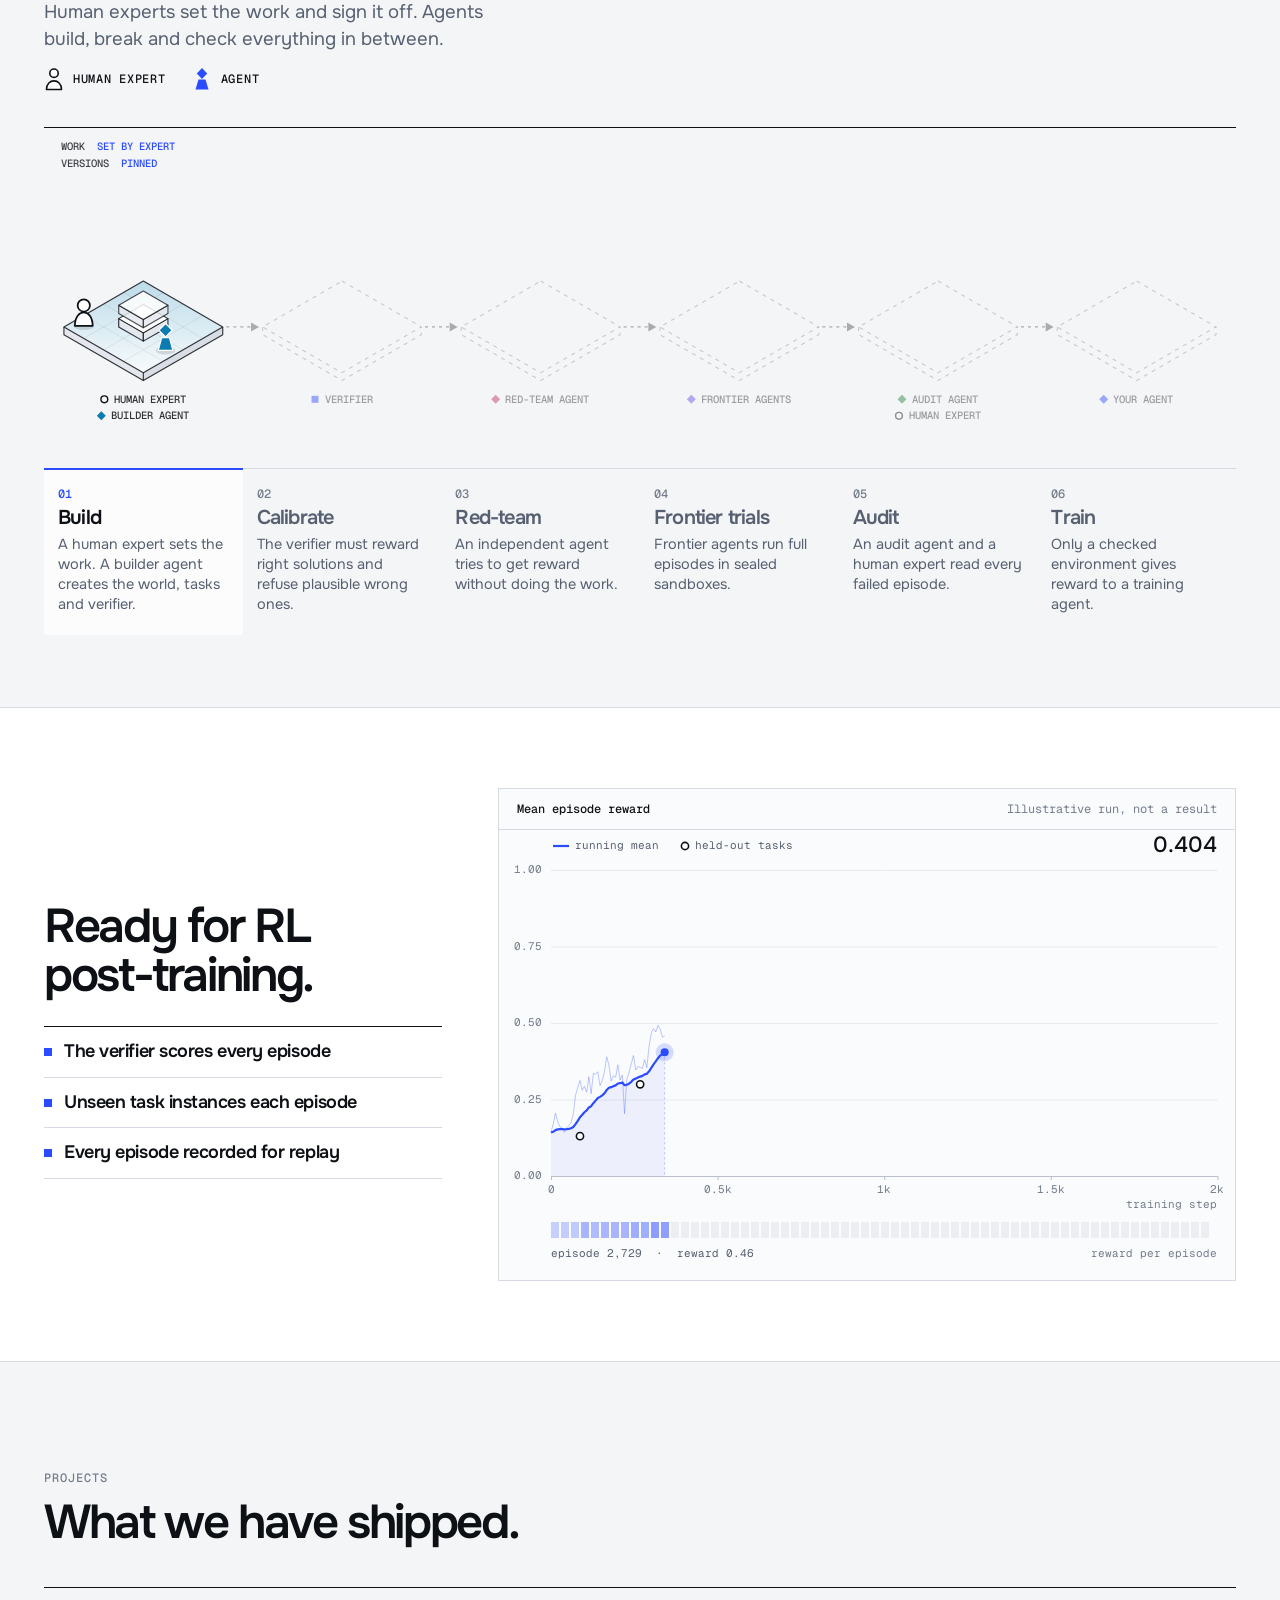
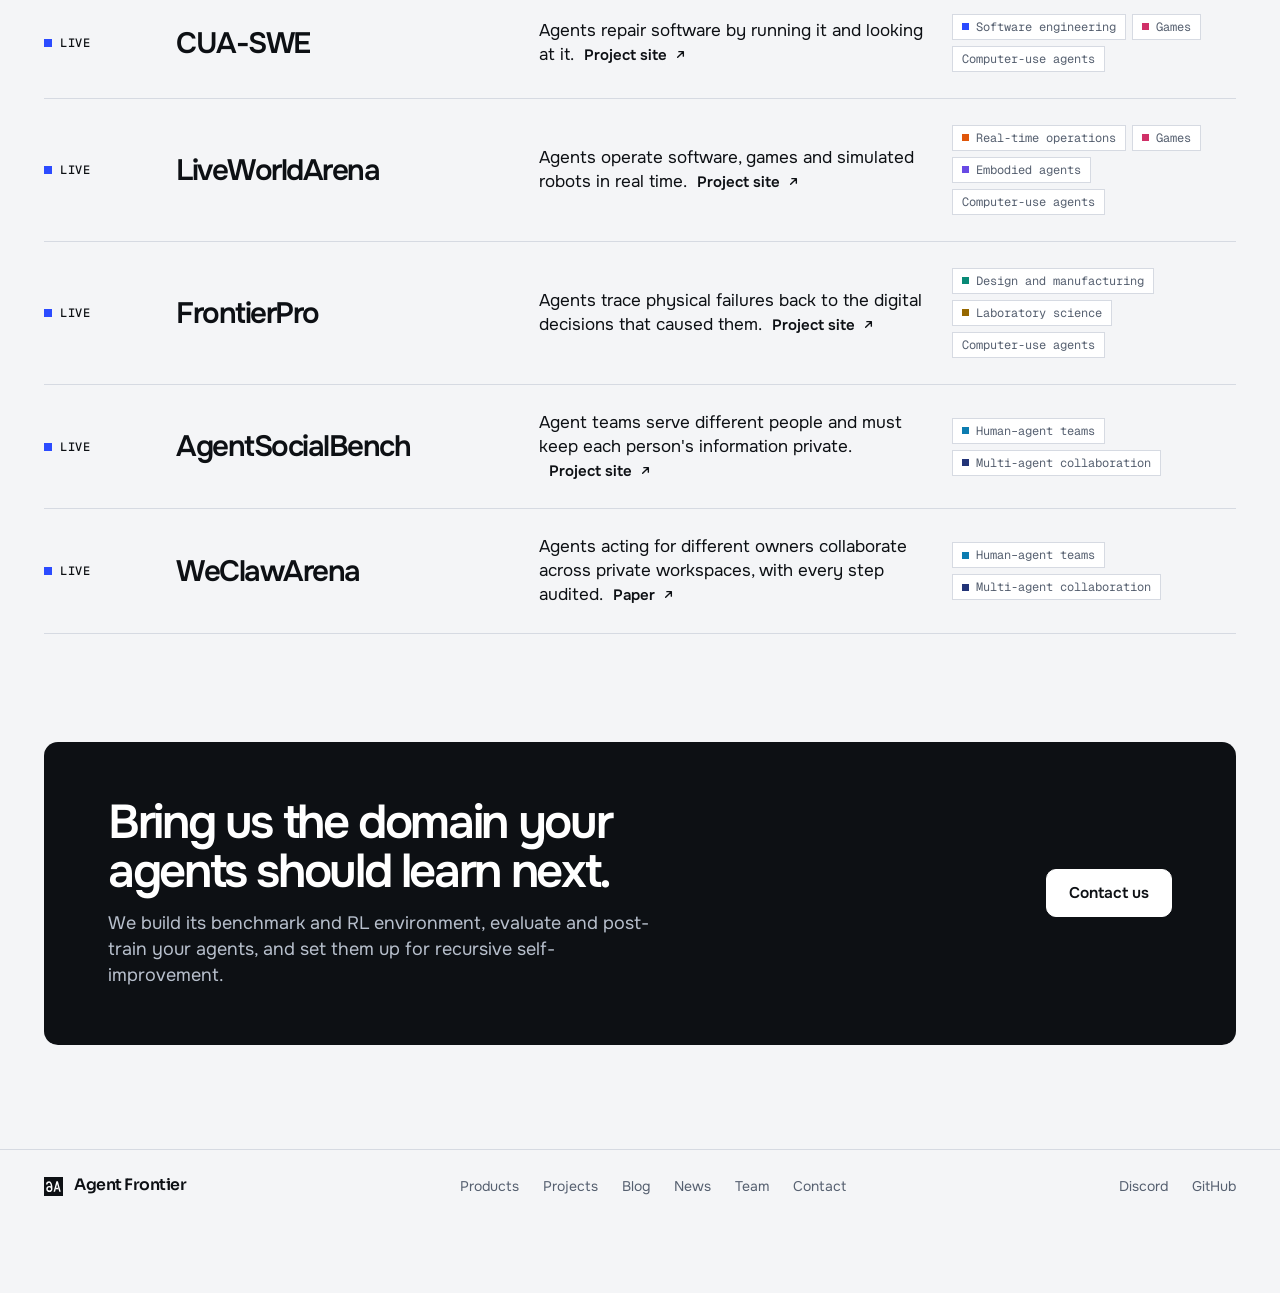
==== commit 65cf89c3: "Team: list Yuhang as Advisor and Core contributor, add PhD lines Yuhang moves up beside the advisors" ====
--- a/index.html
+++ b/index.html
@@ -227,7 +227,7 @@
     <div class="wrap pagehead"><h1>Team</h1></div>
     <div class="wrap">
       <div class="from"><div class="label">Built by AI experts from</div><div class="logos"><img src="assets/orgs/mono-cmu.png" alt="Carnegie Mellon University" title="Carnegie Mellon University" style="height:22px"><img src="assets/orgs/mono-usc.png" alt="University of Southern California" title="University of Southern California" style="height:23px"><img src="assets/orgs/mono-ucla.png" alt="UCLA" title="UCLA" style="height:20px"><img src="assets/orgs/mono-asu.png" alt="Arizona State University" title="Arizona State University" style="height:26px"><img src="assets/orgs/mono-wisc.png" alt="University of Wisconsin–Madison" title="University of Wisconsin–Madison" style="height:44px"><img src="assets/orgs/mono-princeton.png" alt="Princeton University" title="Princeton University" style="height:30px"><img src="assets/orgs/mono-uiuc.png" alt="University of Illinois Urbana-Champaign" title="University of Illinois Urbana-Champaign" style="height:36px"><img src="assets/orgs/mono-aws.png" alt="Amazon Web Services" title="Amazon Web Services" style="height:32px"><img src="assets/orgs/mono-scale.png" alt="Scale AI" title="Scale AI" style="height:28px"><img src="assets/orgs/mono-zoom.png" alt="Zoom" title="Zoom" style="height:19px"></div></div>
-      <div class="people"><div class="person"><div class="top"><img src="assets/avatars/prince.jpg" alt="" width="104" height="104" loading="lazy"><div><h3>Prince</h3><i>Founder and Organizer</i></div></div><ul><li>PhD in Information Systems, Carnegie Mellon University</li><li>LLM agents, agentic post-training, recursive self-improvement</li><li>Entrepreneur</li></ul><a class="go" href="https://kingofspace0wzz.github.io/" target="_blank" rel="noopener">Website <svg width="13" height="13" viewBox="0 0 16 16" fill="none" aria-hidden="true"><path d="M4.5 11.5l7-7M6 4.5h5.5V10" stroke="currentColor" stroke-width="1.7" stroke-linecap="round" stroke-linejoin="round"/></svg></a></div><div class="person"><div class="top"><img src="assets/avatars/chloe.jpg" alt="" width="104" height="104" loading="lazy"><div><h3>Chloe</h3><i>Advisor and Organizer</i></div></div><ul><li>PhD in Computer Science, Carnegie Mellon University</li><li>LLM agents, agentic post-training, recursive self-improvement</li></ul></div><div class="person"><div class="top"><img src="assets/avatars/sherry.jpg" alt="" width="104" height="104" loading="lazy"><div><h3>Sherry</h3><i>Advisor</i></div></div><ul><li>Faculty, Carnegie Mellon University</li><li>Human–AI interaction, real-world AI evaluation</li></ul><a class="go" href="https://www.cs.cmu.edu/~sherryw/" target="_blank" rel="noopener">Website <svg width="13" height="13" viewBox="0 0 16 16" fill="none" aria-hidden="true"><path d="M4.5 11.5l7-7M6 4.5h5.5V10" stroke="currentColor" stroke-width="1.7" stroke-linecap="round" stroke-linejoin="round"/></svg></a></div><div class="person"><div class="top"><img src="assets/avatars/xiyang.jpg" alt="" width="104" height="104" loading="lazy"><div><h3>Xiyang</h3><i>Advisor</i></div></div><ul><li>Faculty, Arizona State University</li><li>LLM agents</li></ul><a class="go" href="https://xiyanghu.github.io/" target="_blank" rel="noopener">Website <svg width="13" height="13" viewBox="0 0 16 16" fill="none" aria-hidden="true"><path d="M4.5 11.5l7-7M6 4.5h5.5V10" stroke="currentColor" stroke-width="1.7" stroke-linecap="round" stroke-linejoin="round"/></svg></a></div><div class="person"><div class="top"><img src="assets/avatars/yaqi.jpg" alt="" width="104" height="104" loading="lazy"><div><h3>Yaqi</h3><i>Advisor</i></div></div><ul><li>Faculty, University of Illinois Urbana-Champaign</li><li>Embodied agents</li><li>Neuro-symbolic AI, human–AI collaboration, robotics</li></ul><a class="go" href="https://yaqi-xie.me/" target="_blank" rel="noopener">Website <svg width="13" height="13" viewBox="0 0 16 16" fill="none" aria-hidden="true"><path d="M4.5 11.5l7-7M6 4.5h5.5V10" stroke="currentColor" stroke-width="1.7" stroke-linecap="round" stroke-linejoin="round"/></svg></a></div><div class="person"><div class="top"><img src="assets/avatars/yue.jpg" alt="" width="104" height="104" loading="lazy"><div><h3>Yue</h3><i>Advisor</i></div></div><ul><li>Faculty, University of Southern California</li><li>LLM agents</li><li>Auditable agent systems, AI auditing, AI safety</li></ul><a class="go" href="https://viterbi-web.usc.edu/~yzhao010/" target="_blank" rel="noopener">Website <svg width="13" height="13" viewBox="0 0 16 16" fill="none" aria-hidden="true"><path d="M4.5 11.5l7-7M6 4.5h5.5V10" stroke="currentColor" stroke-width="1.7" stroke-linecap="round" stroke-linejoin="round"/></svg></a></div><div class="person"><div class="top"><div><h3>Chaorui</h3><i>Organizer and Core contributor</i></div></div><ul><li>UCLA</li><li>Agentic reinforcement learning, agent post-training</li></ul></div><div class="person"><div class="top"><img src="assets/avatars/defu.jpg" alt="" width="104" height="104" loading="lazy"><div><h3>Defu</h3><i>Core contributor</i></div></div><ul><li>University of Southern California</li><li>Agentic post-training, agent harnesses and skills, LLM safety, scientific foundation models, numerical LLM interfaces</li></ul></div><div class="person"><div class="top"><img src="assets/avatars/eric.jpg" alt="" width="104" height="104" loading="lazy"><div><h3>Eric</h3><i>Core contributor</i></div></div><ul><li>University of Wisconsin–Madison</li><li>LLM agents</li></ul></div><div class="person"><div class="top"><img src="assets/avatars/heady.jpg" alt="" width="104" height="104" loading="lazy"><div><h3>Heady</h3><i>Core contributor</i></div></div><ul><li>University of Southern California</li><li>LLM agents, entrepreneur</li></ul></div><div class="person"><div class="top"><img src="assets/avatars/justin.jpg" alt="" width="104" height="104" loading="lazy"><div><h3>Justin</h3><i>Core contributor</i></div></div><ul><li>University of Southern California</li><li>LLM agents, entrepreneur</li></ul></div><div class="person"><div class="top"><img src="assets/avatars/leo.jpg" alt="" width="104" height="104" loading="lazy"><div><h3>Leo</h3><i>Core contributor</i></div></div><ul><li>University of Southern California</li><li>LLM agents</li></ul></div><div class="person"><div class="top"><img src="assets/avatars/vivian.jpg" alt="" width="104" height="104" loading="lazy"><div><h3>Vivian</h3><i>Core contributor</i></div></div><ul><li>Scale AI</li><li>Agent post-training, LLM evaluation</li></ul></div><div class="person"><div class="top"><img src="assets/avatars/will.jpg" alt="" width="104" height="104" loading="lazy"><div><h3>Will</h3><i>Core contributor</i></div></div><ul><li>Arizona State University</li><li>LLM agents, agent post-training</li></ul></div><div class="person"><div class="top"><div><h3>Yifu</h3><i>Core contributor</i></div></div><ul><li>Princeton University</li><li>LLM agents, agent post-training, world models, reinforcement learning</li></ul></div><div class="person"><div class="top"><img src="assets/avatars/yingtao.jpg" alt="" width="104" height="104" loading="lazy"><div><h3>Yingtao</h3><i>Core contributor</i></div></div><ul><li>Carnegie Mellon University</li><li>LLM agents, LLM reasoning, agent post-training</li></ul></div><div class="person"><div class="top"><div><h3>Yiyue</h3><i>Core contributor</i></div></div><ul><li>LLM agents, agent post-training</li></ul></div><div class="person"><div class="top"><div><h3>Yuding</h3><i>Core contributor</i></div></div><ul><li>Carnegie Mellon University</li></ul></div><div class="person"><div class="top"><img src="assets/avatars/yuhang.jpg" alt="" width="104" height="104" loading="lazy"><div><h3>Yuhang</h3><i>Core contributor</i></div></div><ul><li>LLM agents, multi-agent systems</li></ul></div></div>
+      <div class="people"><div class="person"><div class="top"><img src="assets/avatars/prince.jpg" alt="" width="104" height="104" loading="lazy"><div><h3>Prince</h3><i>Founder and Organizer</i></div></div><ul><li>PhD in Information Systems, Carnegie Mellon University</li><li>LLM agents, agentic post-training, recursive self-improvement</li><li>Entrepreneur</li></ul><a class="go" href="https://kingofspace0wzz.github.io/" target="_blank" rel="noopener">Website <svg width="13" height="13" viewBox="0 0 16 16" fill="none" aria-hidden="true"><path d="M4.5 11.5l7-7M6 4.5h5.5V10" stroke="currentColor" stroke-width="1.7" stroke-linecap="round" stroke-linejoin="round"/></svg></a></div><div class="person"><div class="top"><img src="assets/avatars/chloe.jpg" alt="" width="104" height="104" loading="lazy"><div><h3>Chloe</h3><i>Advisor and Organizer</i></div></div><ul><li>PhD in Computer Science, Carnegie Mellon University</li><li>LLM agents, agentic post-training, recursive self-improvement</li></ul></div><div class="person"><div class="top"><img src="assets/avatars/sherry.jpg" alt="" width="104" height="104" loading="lazy"><div><h3>Sherry</h3><i>Advisor</i></div></div><ul><li>Faculty, Carnegie Mellon University</li><li>Human–AI interaction, real-world AI evaluation</li></ul><a class="go" href="https://www.cs.cmu.edu/~sherryw/" target="_blank" rel="noopener">Website <svg width="13" height="13" viewBox="0 0 16 16" fill="none" aria-hidden="true"><path d="M4.5 11.5l7-7M6 4.5h5.5V10" stroke="currentColor" stroke-width="1.7" stroke-linecap="round" stroke-linejoin="round"/></svg></a></div><div class="person"><div class="top"><img src="assets/avatars/xiyang.jpg" alt="" width="104" height="104" loading="lazy"><div><h3>Xiyang</h3><i>Advisor</i></div></div><ul><li>Faculty, Arizona State University</li><li>LLM agents</li></ul><a class="go" href="https://xiyanghu.github.io/" target="_blank" rel="noopener">Website <svg width="13" height="13" viewBox="0 0 16 16" fill="none" aria-hidden="true"><path d="M4.5 11.5l7-7M6 4.5h5.5V10" stroke="currentColor" stroke-width="1.7" stroke-linecap="round" stroke-linejoin="round"/></svg></a></div><div class="person"><div class="top"><img src="assets/avatars/yaqi.jpg" alt="" width="104" height="104" loading="lazy"><div><h3>Yaqi</h3><i>Advisor</i></div></div><ul><li>Faculty, University of Illinois Urbana-Champaign</li><li>Embodied agents</li><li>Neuro-symbolic AI, human–AI collaboration, robotics</li></ul><a class="go" href="https://yaqi-xie.me/" target="_blank" rel="noopener">Website <svg width="13" height="13" viewBox="0 0 16 16" fill="none" aria-hidden="true"><path d="M4.5 11.5l7-7M6 4.5h5.5V10" stroke="currentColor" stroke-width="1.7" stroke-linecap="round" stroke-linejoin="round"/></svg></a></div><div class="person"><div class="top"><img src="assets/avatars/yue.jpg" alt="" width="104" height="104" loading="lazy"><div><h3>Yue</h3><i>Advisor</i></div></div><ul><li>Faculty, University of Southern California</li><li>LLM agents</li><li>Auditable agent systems, AI auditing, AI safety</li></ul><a class="go" href="https://viterbi-web.usc.edu/~yzhao010/" target="_blank" rel="noopener">Website <svg width="13" height="13" viewBox="0 0 16 16" fill="none" aria-hidden="true"><path d="M4.5 11.5l7-7M6 4.5h5.5V10" stroke="currentColor" stroke-width="1.7" stroke-linecap="round" stroke-linejoin="round"/></svg></a></div><div class="person"><div class="top"><img src="assets/avatars/yuhang.jpg" alt="" width="104" height="104" loading="lazy"><div><h3>Yuhang</h3><i>Advisor and Core contributor</i></div></div><ul><li>PhD in Computer Science</li><li>LLM agents, multi-agent systems</li></ul></div><div class="person"><div class="top"><div><h3>Chaorui</h3><i>Organizer and Core contributor</i></div></div><ul><li>PhD, UCLA</li><li>Agentic reinforcement learning, agent post-training</li></ul></div><div class="person"><div class="top"><img src="assets/avatars/defu.jpg" alt="" width="104" height="104" loading="lazy"><div><h3>Defu</h3><i>Core contributor</i></div></div><ul><li>PhD, University of Southern California</li><li>Agentic post-training, agent harnesses and skills, LLM safety, scientific foundation models, numerical LLM interfaces</li></ul></div><div class="person"><div class="top"><img src="assets/avatars/eric.jpg" alt="" width="104" height="104" loading="lazy"><div><h3>Eric</h3><i>Core contributor</i></div></div><ul><li>University of Wisconsin–Madison</li><li>LLM agents</li></ul></div><div class="person"><div class="top"><img src="assets/avatars/heady.jpg" alt="" width="104" height="104" loading="lazy"><div><h3>Heady</h3><i>Core contributor</i></div></div><ul><li>University of Southern California</li><li>LLM agents, entrepreneur</li></ul></div><div class="person"><div class="top"><img src="assets/avatars/justin.jpg" alt="" width="104" height="104" loading="lazy"><div><h3>Justin</h3><i>Core contributor</i></div></div><ul><li>University of Southern California</li><li>LLM agents, entrepreneur</li></ul></div><div class="person"><div class="top"><img src="assets/avatars/leo.jpg" alt="" width="104" height="104" loading="lazy"><div><h3>Leo</h3><i>Core contributor</i></div></div><ul><li>University of Southern California</li><li>LLM agents</li></ul></div><div class="person"><div class="top"><img src="assets/avatars/vivian.jpg" alt="" width="104" height="104" loading="lazy"><div><h3>Vivian</h3><i>Core contributor</i></div></div><ul><li>PhD, Carnegie Mellon University</li><li>Scale AI</li><li>Agent post-training, LLM evaluation</li></ul></div><div class="person"><div class="top"><img src="assets/avatars/will.jpg" alt="" width="104" height="104" loading="lazy"><div><h3>Will</h3><i>Core contributor</i></div></div><ul><li>PhD, Arizona State University</li><li>LLM agents, agent post-training</li></ul></div><div class="person"><div class="top"><div><h3>Yifu</h3><i>Core contributor</i></div></div><ul><li>PhD, Princeton University</li><li>LLM agents, agent post-training, world models, reinforcement learning</li></ul></div><div class="person"><div class="top"><img src="assets/avatars/yingtao.jpg" alt="" width="104" height="104" loading="lazy"><div><h3>Yingtao</h3><i>Core contributor</i></div></div><ul><li>PhD, Carnegie Mellon University</li><li>LLM agents, LLM reasoning, agent post-training</li></ul></div><div class="person"><div class="top"><div><h3>Yiyue</h3><i>Core contributor</i></div></div><ul><li>PhD</li><li>LLM agents, agent post-training</li></ul></div><div class="person"><div class="top"><div><h3>Yuding</h3><i>Core contributor</i></div></div><ul><li>Carnegie Mellon University</li></ul></div></div>
     </div>
   </main>
 
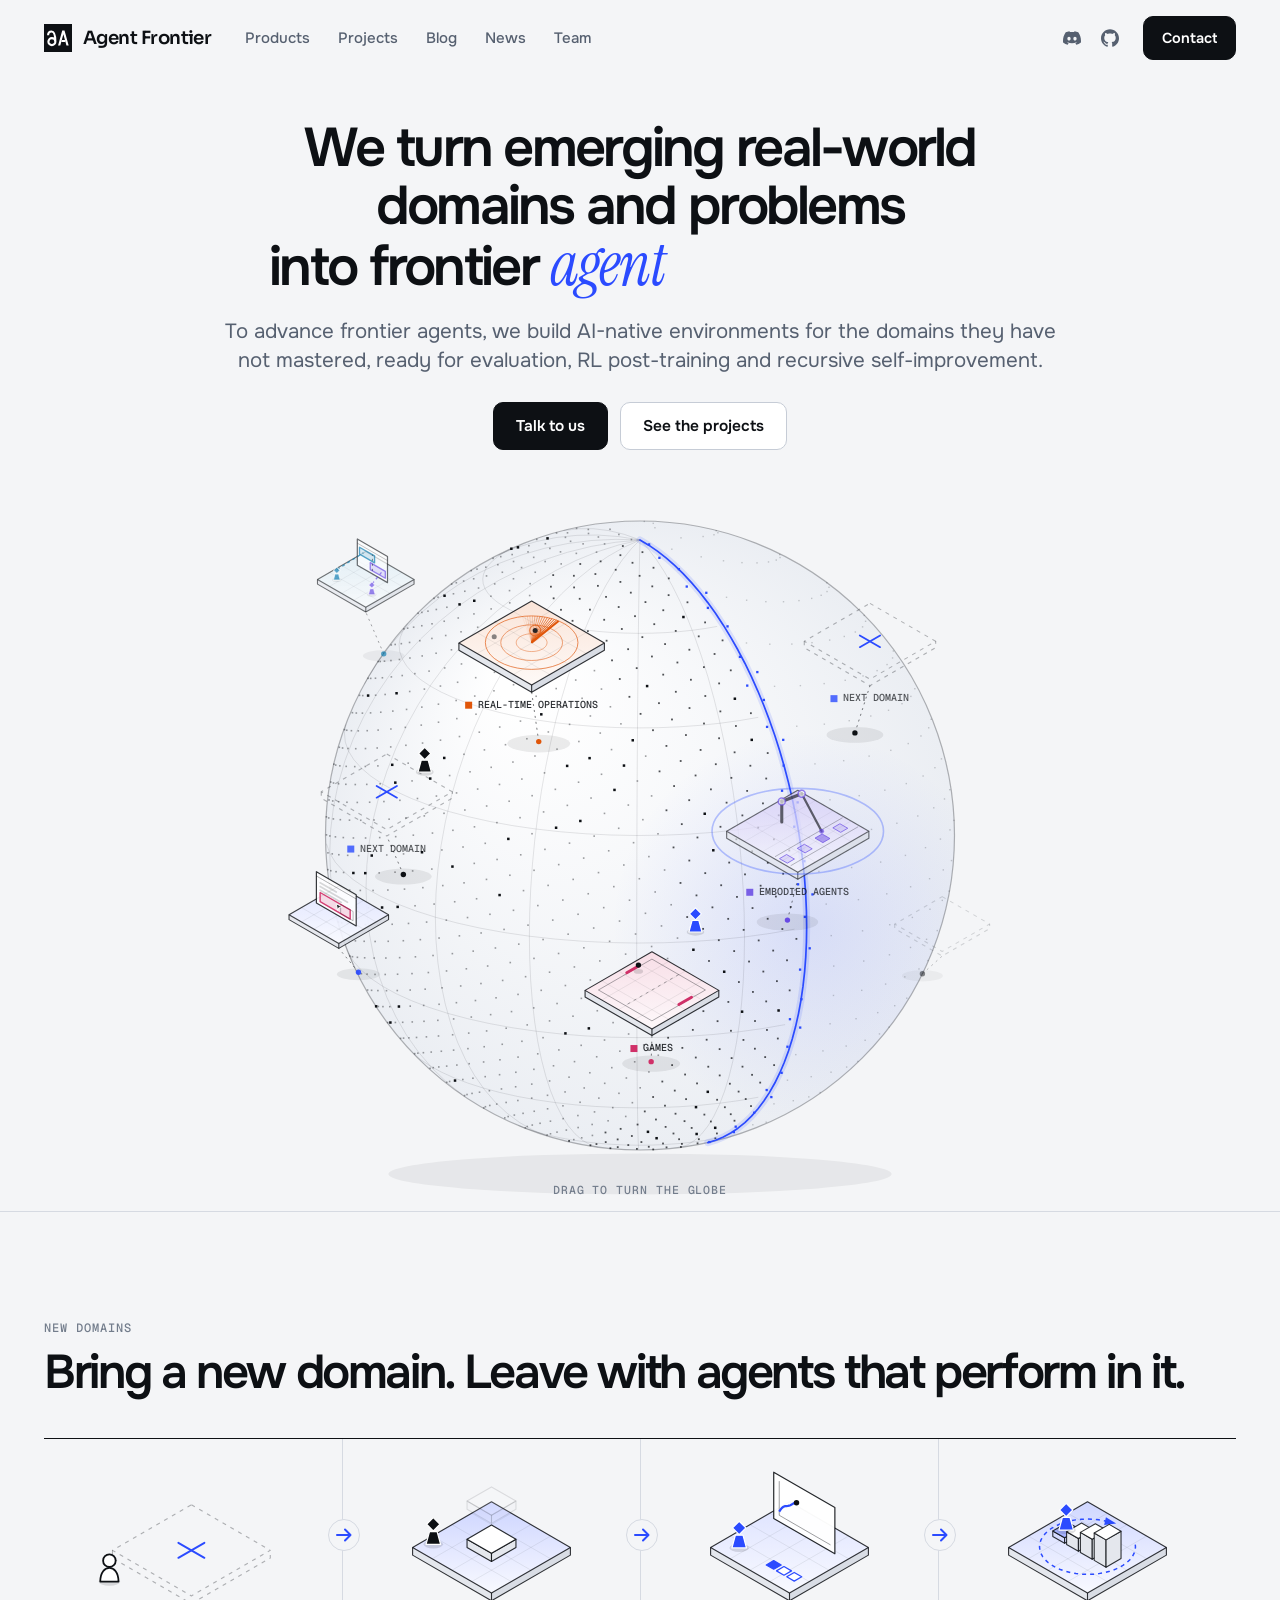
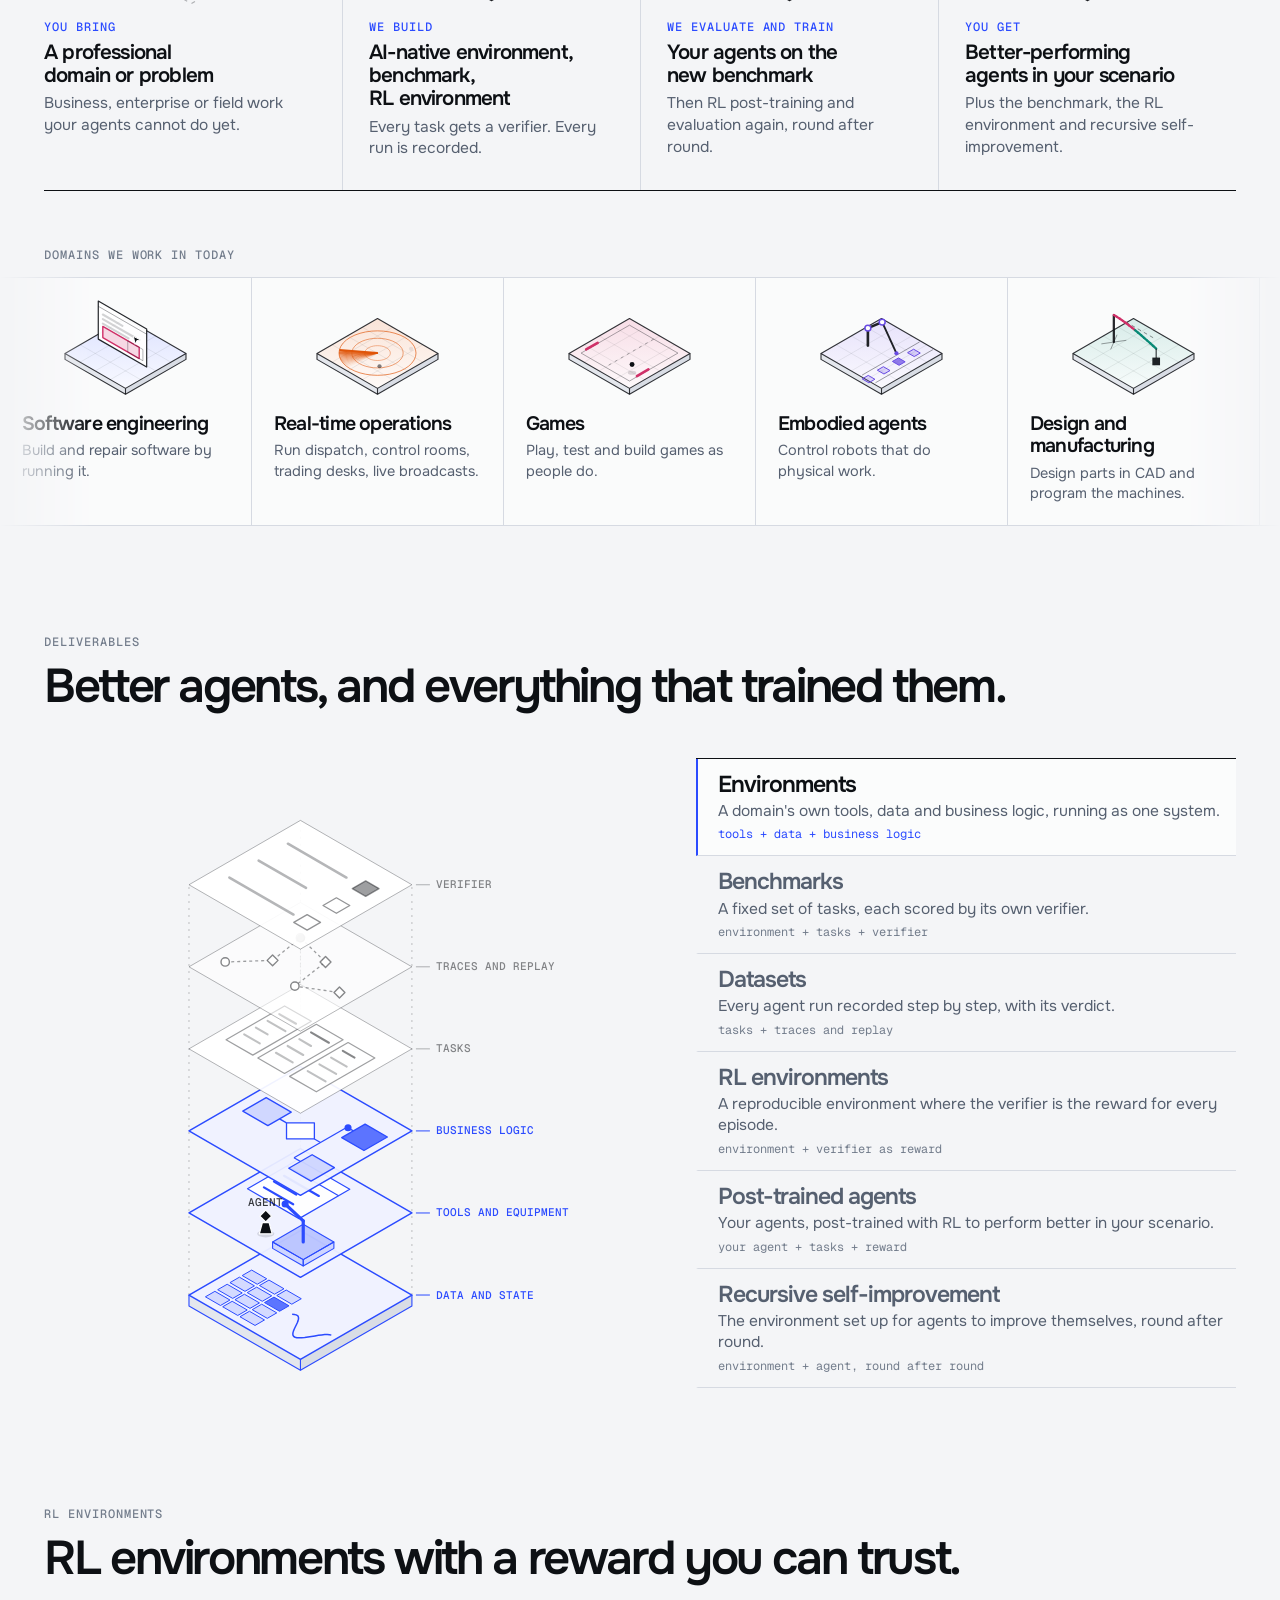
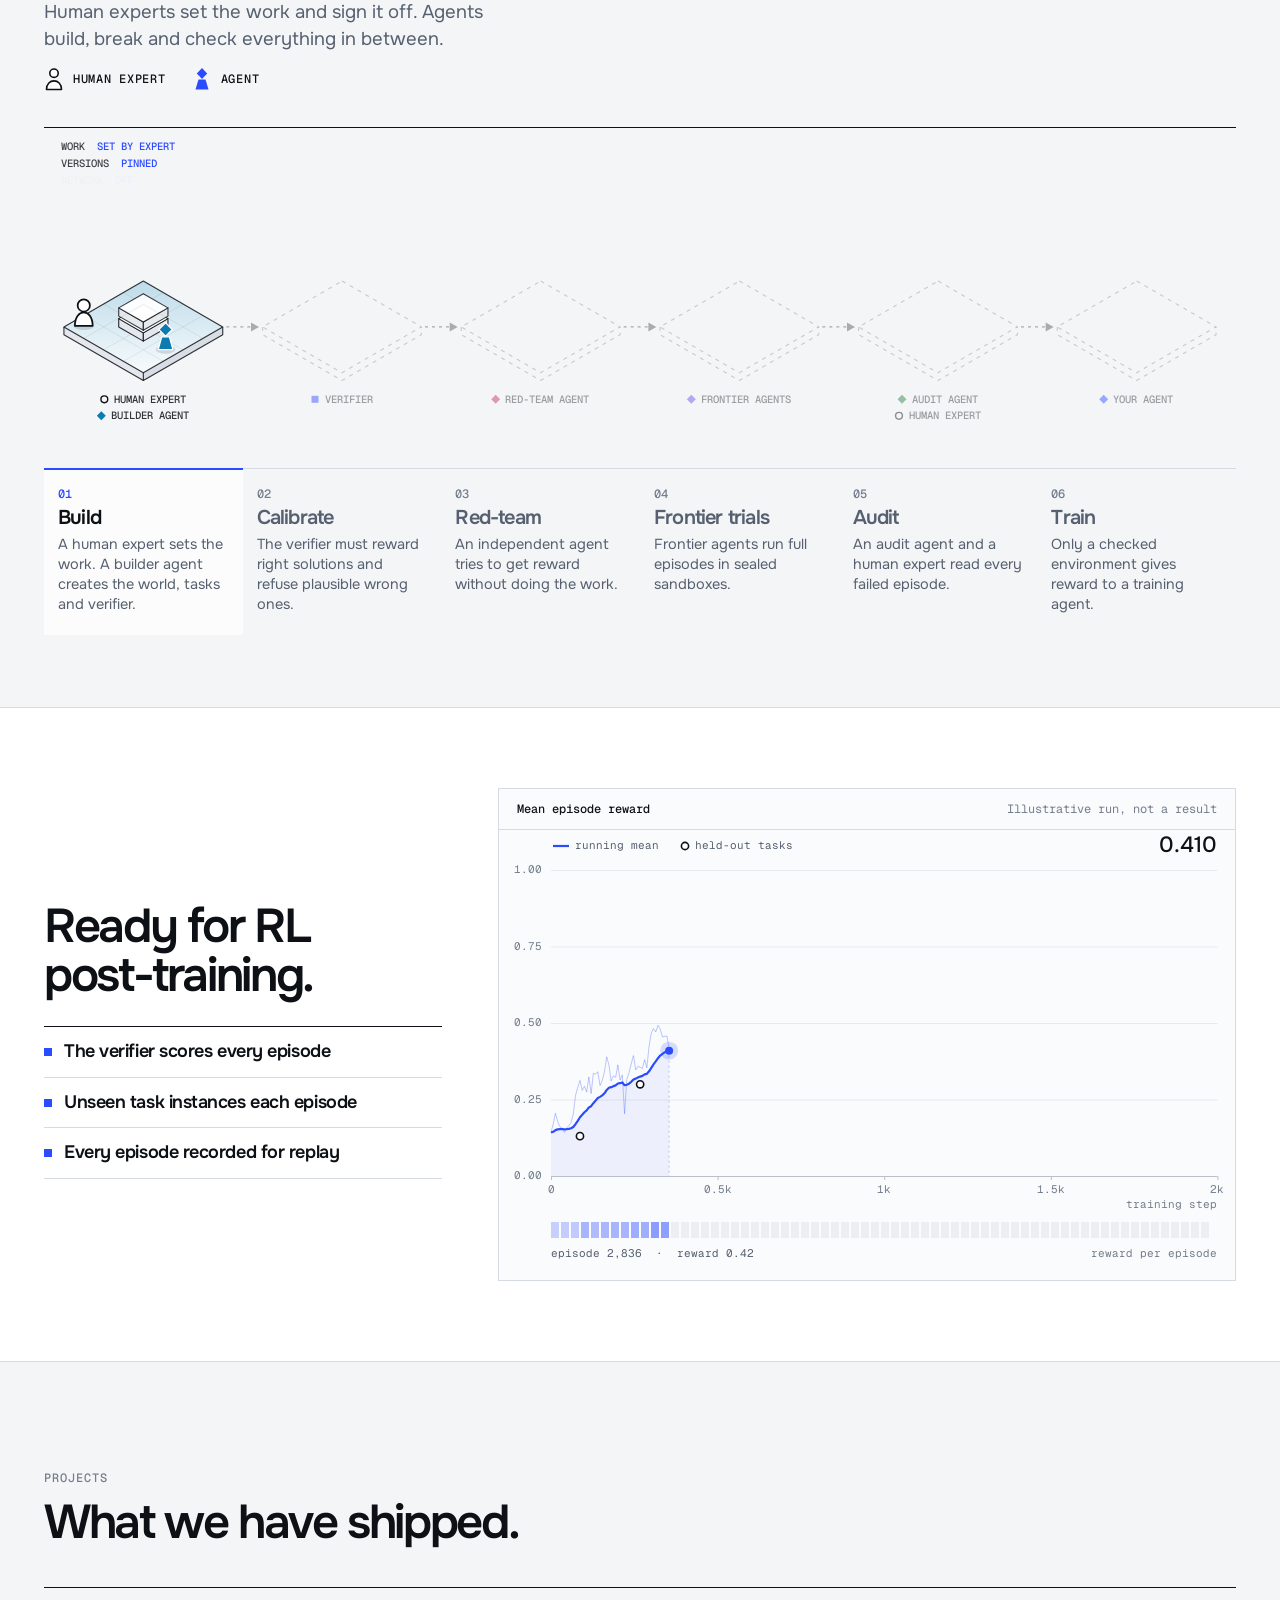
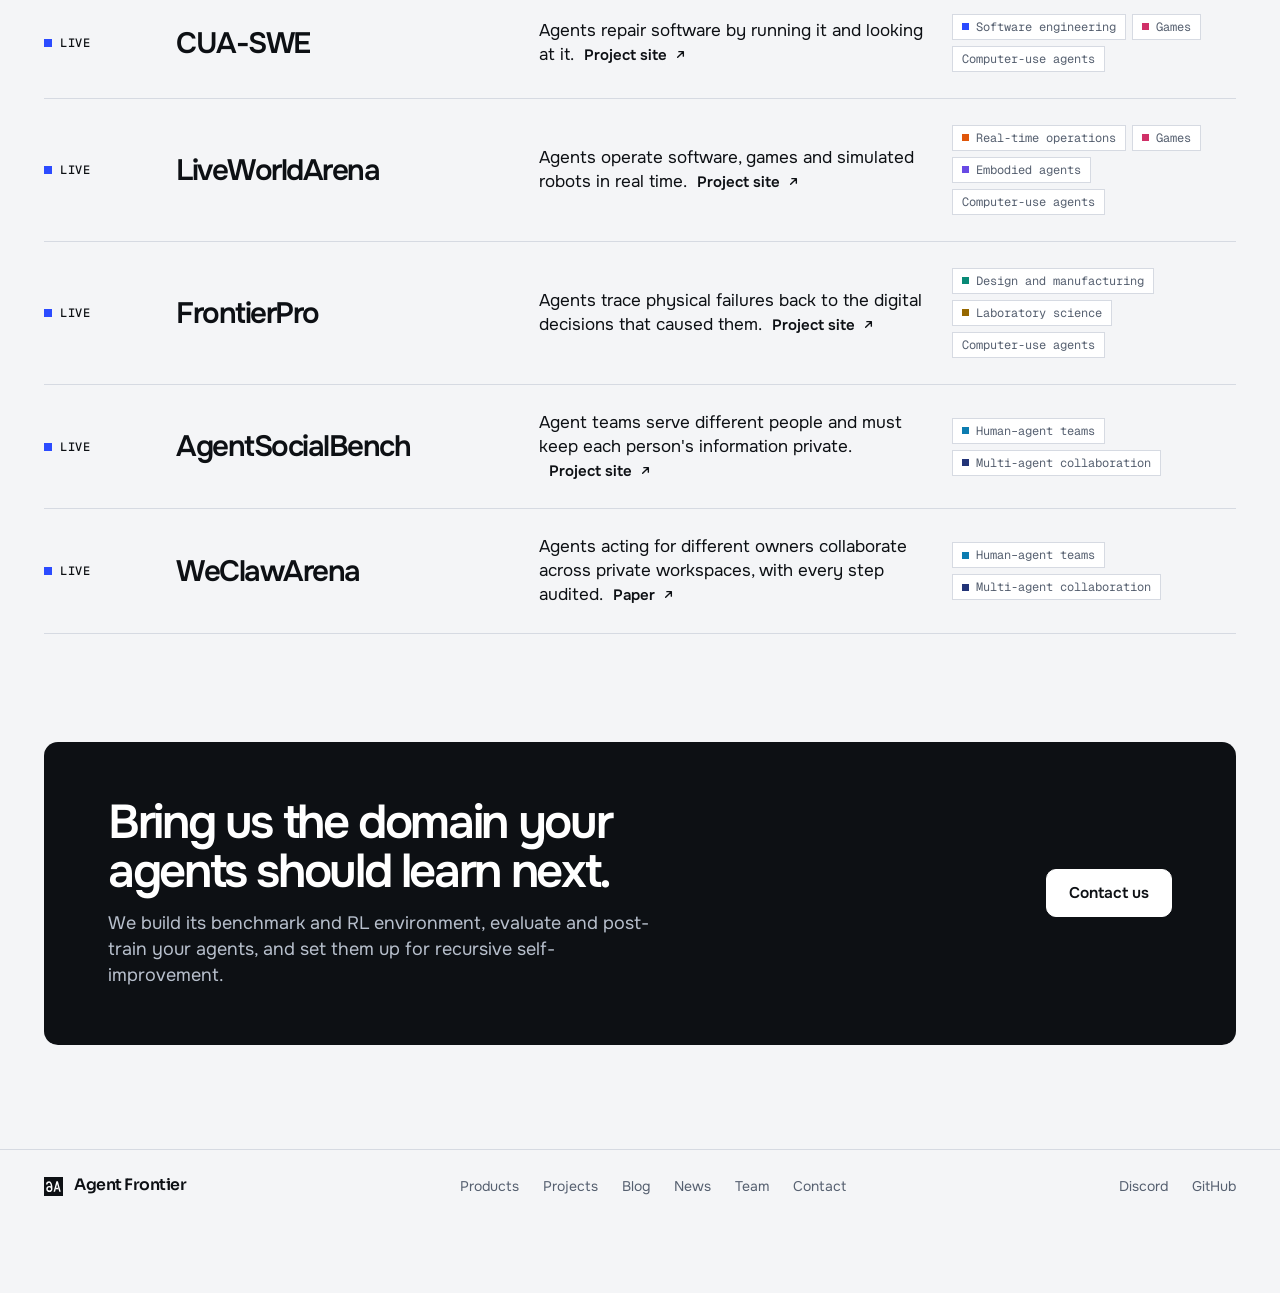
==== commit 62327209: "Team: list Yiyue at the University of Notre Dame Co-Authored-By: Claude Fable 5.2 <noreply@anthropic" ====
--- a/index.html
+++ b/index.html
@@ -227,7 +227,7 @@
     <div class="wrap pagehead"><h1>Team</h1></div>
     <div class="wrap">
       <div class="from"><div class="label">Built by AI experts from</div><div class="logos"><img src="assets/orgs/mono-cmu.png" alt="Carnegie Mellon University" title="Carnegie Mellon University" style="height:22px"><img src="assets/orgs/mono-usc.png" alt="University of Southern California" title="University of Southern California" style="height:23px"><img src="assets/orgs/mono-ucla.png" alt="UCLA" title="UCLA" style="height:20px"><img src="assets/orgs/mono-asu.png" alt="Arizona State University" title="Arizona State University" style="height:26px"><img src="assets/orgs/mono-wisc.png" alt="University of Wisconsin–Madison" title="University of Wisconsin–Madison" style="height:44px"><img src="assets/orgs/mono-princeton.png" alt="Princeton University" title="Princeton University" style="height:30px"><img src="assets/orgs/mono-uiuc.png" alt="University of Illinois Urbana-Champaign" title="University of Illinois Urbana-Champaign" style="height:36px"><img src="assets/orgs/mono-aws.png" alt="Amazon Web Services" title="Amazon Web Services" style="height:32px"><img src="assets/orgs/mono-scale.png" alt="Scale AI" title="Scale AI" style="height:28px"><img src="assets/orgs/mono-zoom.png" alt="Zoom" title="Zoom" style="height:19px"></div></div>
-      <div class="people"><div class="person"><div class="top"><img src="assets/avatars/prince.jpg" alt="" width="104" height="104" loading="lazy"><div><h3>Prince</h3><i>Founder and Organizer</i></div></div><ul><li>PhD in Information Systems, Carnegie Mellon University</li><li>LLM agents, agentic post-training, recursive self-improvement</li><li>Entrepreneur</li></ul><a class="go" href="https://kingofspace0wzz.github.io/" target="_blank" rel="noopener">Website <svg width="13" height="13" viewBox="0 0 16 16" fill="none" aria-hidden="true"><path d="M4.5 11.5l7-7M6 4.5h5.5V10" stroke="currentColor" stroke-width="1.7" stroke-linecap="round" stroke-linejoin="round"/></svg></a></div><div class="person"><div class="top"><img src="assets/avatars/chloe.jpg" alt="" width="104" height="104" loading="lazy"><div><h3>Chloe</h3><i>Advisor and Organizer</i></div></div><ul><li>PhD in Computer Science, Carnegie Mellon University</li><li>LLM agents, agentic post-training, recursive self-improvement</li></ul></div><div class="person"><div class="top"><img src="assets/avatars/sherry.jpg" alt="" width="104" height="104" loading="lazy"><div><h3>Sherry</h3><i>Advisor</i></div></div><ul><li>Faculty, Carnegie Mellon University</li><li>Human–AI interaction, real-world AI evaluation</li></ul><a class="go" href="https://www.cs.cmu.edu/~sherryw/" target="_blank" rel="noopener">Website <svg width="13" height="13" viewBox="0 0 16 16" fill="none" aria-hidden="true"><path d="M4.5 11.5l7-7M6 4.5h5.5V10" stroke="currentColor" stroke-width="1.7" stroke-linecap="round" stroke-linejoin="round"/></svg></a></div><div class="person"><div class="top"><img src="assets/avatars/xiyang.jpg" alt="" width="104" height="104" loading="lazy"><div><h3>Xiyang</h3><i>Advisor</i></div></div><ul><li>Faculty, Arizona State University</li><li>LLM agents</li></ul><a class="go" href="https://xiyanghu.github.io/" target="_blank" rel="noopener">Website <svg width="13" height="13" viewBox="0 0 16 16" fill="none" aria-hidden="true"><path d="M4.5 11.5l7-7M6 4.5h5.5V10" stroke="currentColor" stroke-width="1.7" stroke-linecap="round" stroke-linejoin="round"/></svg></a></div><div class="person"><div class="top"><img src="assets/avatars/yaqi.jpg" alt="" width="104" height="104" loading="lazy"><div><h3>Yaqi</h3><i>Advisor</i></div></div><ul><li>Faculty, University of Illinois Urbana-Champaign</li><li>Embodied agents</li><li>Neuro-symbolic AI, human–AI collaboration, robotics</li></ul><a class="go" href="https://yaqi-xie.me/" target="_blank" rel="noopener">Website <svg width="13" height="13" viewBox="0 0 16 16" fill="none" aria-hidden="true"><path d="M4.5 11.5l7-7M6 4.5h5.5V10" stroke="currentColor" stroke-width="1.7" stroke-linecap="round" stroke-linejoin="round"/></svg></a></div><div class="person"><div class="top"><img src="assets/avatars/yue.jpg" alt="" width="104" height="104" loading="lazy"><div><h3>Yue</h3><i>Advisor</i></div></div><ul><li>Faculty, University of Southern California</li><li>LLM agents</li><li>Auditable agent systems, AI auditing, AI safety</li></ul><a class="go" href="https://viterbi-web.usc.edu/~yzhao010/" target="_blank" rel="noopener">Website <svg width="13" height="13" viewBox="0 0 16 16" fill="none" aria-hidden="true"><path d="M4.5 11.5l7-7M6 4.5h5.5V10" stroke="currentColor" stroke-width="1.7" stroke-linecap="round" stroke-linejoin="round"/></svg></a></div><div class="person"><div class="top"><img src="assets/avatars/yuhang.jpg" alt="" width="104" height="104" loading="lazy"><div><h3>Yuhang</h3><i>Advisor and Core contributor</i></div></div><ul><li>PhD in Computer Science</li><li>LLM agents, multi-agent systems</li></ul></div><div class="person"><div class="top"><div><h3>Chaorui</h3><i>Organizer and Core contributor</i></div></div><ul><li>PhD, UCLA</li><li>Agentic reinforcement learning, agent post-training</li></ul></div><div class="person"><div class="top"><img src="assets/avatars/defu.jpg" alt="" width="104" height="104" loading="lazy"><div><h3>Defu</h3><i>Core contributor</i></div></div><ul><li>PhD, University of Southern California</li><li>Agentic post-training, agent harnesses and skills, LLM safety, scientific foundation models, numerical LLM interfaces</li></ul></div><div class="person"><div class="top"><img src="assets/avatars/eric.jpg" alt="" width="104" height="104" loading="lazy"><div><h3>Eric</h3><i>Core contributor</i></div></div><ul><li>University of Wisconsin–Madison</li><li>LLM agents</li></ul></div><div class="person"><div class="top"><img src="assets/avatars/heady.jpg" alt="" width="104" height="104" loading="lazy"><div><h3>Heady</h3><i>Core contributor</i></div></div><ul><li>University of Southern California</li><li>LLM agents, entrepreneur</li></ul></div><div class="person"><div class="top"><img src="assets/avatars/justin.jpg" alt="" width="104" height="104" loading="lazy"><div><h3>Justin</h3><i>Core contributor</i></div></div><ul><li>University of Southern California</li><li>LLM agents, entrepreneur</li></ul></div><div class="person"><div class="top"><img src="assets/avatars/leo.jpg" alt="" width="104" height="104" loading="lazy"><div><h3>Leo</h3><i>Core contributor</i></div></div><ul><li>University of Southern California</li><li>LLM agents</li></ul></div><div class="person"><div class="top"><img src="assets/avatars/vivian.jpg" alt="" width="104" height="104" loading="lazy"><div><h3>Vivian</h3><i>Core contributor</i></div></div><ul><li>PhD, Carnegie Mellon University</li><li>Scale AI</li><li>Agent post-training, LLM evaluation</li></ul></div><div class="person"><div class="top"><img src="assets/avatars/will.jpg" alt="" width="104" height="104" loading="lazy"><div><h3>Will</h3><i>Core contributor</i></div></div><ul><li>PhD, Arizona State University</li><li>LLM agents, agent post-training</li></ul></div><div class="person"><div class="top"><div><h3>Yifu</h3><i>Core contributor</i></div></div><ul><li>PhD, Princeton University</li><li>LLM agents, agent post-training, world models, reinforcement learning</li></ul></div><div class="person"><div class="top"><img src="assets/avatars/yingtao.jpg" alt="" width="104" height="104" loading="lazy"><div><h3>Yingtao</h3><i>Core contributor</i></div></div><ul><li>PhD, Carnegie Mellon University</li><li>LLM agents, LLM reasoning, agent post-training</li></ul></div><div class="person"><div class="top"><div><h3>Yiyue</h3><i>Core contributor</i></div></div><ul><li>PhD</li><li>LLM agents, agent post-training</li></ul></div><div class="person"><div class="top"><div><h3>Yuding</h3><i>Core contributor</i></div></div><ul><li>Carnegie Mellon University</li></ul></div></div>
+      <div class="people"><div class="person"><div class="top"><img src="assets/avatars/prince.jpg" alt="" width="104" height="104" loading="lazy"><div><h3>Prince</h3><i>Founder and Organizer</i></div></div><ul><li>PhD in Information Systems, Carnegie Mellon University</li><li>LLM agents, agentic post-training, recursive self-improvement</li><li>Entrepreneur</li></ul><a class="go" href="https://kingofspace0wzz.github.io/" target="_blank" rel="noopener">Website <svg width="13" height="13" viewBox="0 0 16 16" fill="none" aria-hidden="true"><path d="M4.5 11.5l7-7M6 4.5h5.5V10" stroke="currentColor" stroke-width="1.7" stroke-linecap="round" stroke-linejoin="round"/></svg></a></div><div class="person"><div class="top"><img src="assets/avatars/chloe.jpg" alt="" width="104" height="104" loading="lazy"><div><h3>Chloe</h3><i>Advisor and Organizer</i></div></div><ul><li>PhD in Computer Science, Carnegie Mellon University</li><li>LLM agents, agentic post-training, recursive self-improvement</li></ul></div><div class="person"><div class="top"><img src="assets/avatars/sherry.jpg" alt="" width="104" height="104" loading="lazy"><div><h3>Sherry</h3><i>Advisor</i></div></div><ul><li>Faculty, Carnegie Mellon University</li><li>Human–AI interaction, real-world AI evaluation</li></ul><a class="go" href="https://www.cs.cmu.edu/~sherryw/" target="_blank" rel="noopener">Website <svg width="13" height="13" viewBox="0 0 16 16" fill="none" aria-hidden="true"><path d="M4.5 11.5l7-7M6 4.5h5.5V10" stroke="currentColor" stroke-width="1.7" stroke-linecap="round" stroke-linejoin="round"/></svg></a></div><div class="person"><div class="top"><img src="assets/avatars/xiyang.jpg" alt="" width="104" height="104" loading="lazy"><div><h3>Xiyang</h3><i>Advisor</i></div></div><ul><li>Faculty, Arizona State University</li><li>LLM agents</li></ul><a class="go" href="https://xiyanghu.github.io/" target="_blank" rel="noopener">Website <svg width="13" height="13" viewBox="0 0 16 16" fill="none" aria-hidden="true"><path d="M4.5 11.5l7-7M6 4.5h5.5V10" stroke="currentColor" stroke-width="1.7" stroke-linecap="round" stroke-linejoin="round"/></svg></a></div><div class="person"><div class="top"><img src="assets/avatars/yaqi.jpg" alt="" width="104" height="104" loading="lazy"><div><h3>Yaqi</h3><i>Advisor</i></div></div><ul><li>Faculty, University of Illinois Urbana-Champaign</li><li>Embodied agents</li><li>Neuro-symbolic AI, human–AI collaboration, robotics</li></ul><a class="go" href="https://yaqi-xie.me/" target="_blank" rel="noopener">Website <svg width="13" height="13" viewBox="0 0 16 16" fill="none" aria-hidden="true"><path d="M4.5 11.5l7-7M6 4.5h5.5V10" stroke="currentColor" stroke-width="1.7" stroke-linecap="round" stroke-linejoin="round"/></svg></a></div><div class="person"><div class="top"><img src="assets/avatars/yue.jpg" alt="" width="104" height="104" loading="lazy"><div><h3>Yue</h3><i>Advisor</i></div></div><ul><li>Faculty, University of Southern California</li><li>LLM agents</li><li>Auditable agent systems, AI auditing, AI safety</li></ul><a class="go" href="https://viterbi-web.usc.edu/~yzhao010/" target="_blank" rel="noopener">Website <svg width="13" height="13" viewBox="0 0 16 16" fill="none" aria-hidden="true"><path d="M4.5 11.5l7-7M6 4.5h5.5V10" stroke="currentColor" stroke-width="1.7" stroke-linecap="round" stroke-linejoin="round"/></svg></a></div><div class="person"><div class="top"><img src="assets/avatars/yuhang.jpg" alt="" width="104" height="104" loading="lazy"><div><h3>Yuhang</h3><i>Advisor and Core contributor</i></div></div><ul><li>PhD in Computer Science</li><li>LLM agents, multi-agent systems</li></ul></div><div class="person"><div class="top"><div><h3>Chaorui</h3><i>Organizer and Core contributor</i></div></div><ul><li>PhD, UCLA</li><li>Agentic reinforcement learning, agent post-training</li></ul></div><div class="person"><div class="top"><img src="assets/avatars/defu.jpg" alt="" width="104" height="104" loading="lazy"><div><h3>Defu</h3><i>Core contributor</i></div></div><ul><li>PhD, University of Southern California</li><li>Agentic post-training, agent harnesses and skills, LLM safety, scientific foundation models, numerical LLM interfaces</li></ul></div><div class="person"><div class="top"><img src="assets/avatars/eric.jpg" alt="" width="104" height="104" loading="lazy"><div><h3>Eric</h3><i>Core contributor</i></div></div><ul><li>University of Wisconsin–Madison</li><li>LLM agents</li></ul></div><div class="person"><div class="top"><img src="assets/avatars/heady.jpg" alt="" width="104" height="104" loading="lazy"><div><h3>Heady</h3><i>Core contributor</i></div></div><ul><li>University of Southern California</li><li>LLM agents, entrepreneur</li></ul></div><div class="person"><div class="top"><img src="assets/avatars/justin.jpg" alt="" width="104" height="104" loading="lazy"><div><h3>Justin</h3><i>Core contributor</i></div></div><ul><li>University of Southern California</li><li>LLM agents, entrepreneur</li></ul></div><div class="person"><div class="top"><img src="assets/avatars/leo.jpg" alt="" width="104" height="104" loading="lazy"><div><h3>Leo</h3><i>Core contributor</i></div></div><ul><li>University of Southern California</li><li>LLM agents</li></ul></div><div class="person"><div class="top"><img src="assets/avatars/vivian.jpg" alt="" width="104" height="104" loading="lazy"><div><h3>Vivian</h3><i>Core contributor</i></div></div><ul><li>PhD, Carnegie Mellon University</li><li>Scale AI</li><li>Agent post-training, LLM evaluation</li></ul></div><div class="person"><div class="top"><img src="assets/avatars/will.jpg" alt="" width="104" height="104" loading="lazy"><div><h3>Will</h3><i>Core contributor</i></div></div><ul><li>PhD, Arizona State University</li><li>LLM agents, agent post-training</li></ul></div><div class="person"><div class="top"><div><h3>Yifu</h3><i>Core contributor</i></div></div><ul><li>PhD, Princeton University</li><li>LLM agents, agent post-training, world models, reinforcement learning</li></ul></div><div class="person"><div class="top"><img src="assets/avatars/yingtao.jpg" alt="" width="104" height="104" loading="lazy"><div><h3>Yingtao</h3><i>Core contributor</i></div></div><ul><li>PhD, Carnegie Mellon University</li><li>LLM agents, LLM reasoning, agent post-training</li></ul></div><div class="person"><div class="top"><div><h3>Yiyue</h3><i>Core contributor</i></div></div><ul><li>PhD, University of Notre Dame</li><li>LLM agents, agent post-training</li></ul></div><div class="person"><div class="top"><div><h3>Yuding</h3><i>Core contributor</i></div></div><ul><li>Carnegie Mellon University</li></ul></div></div>
     </div>
   </main>
 
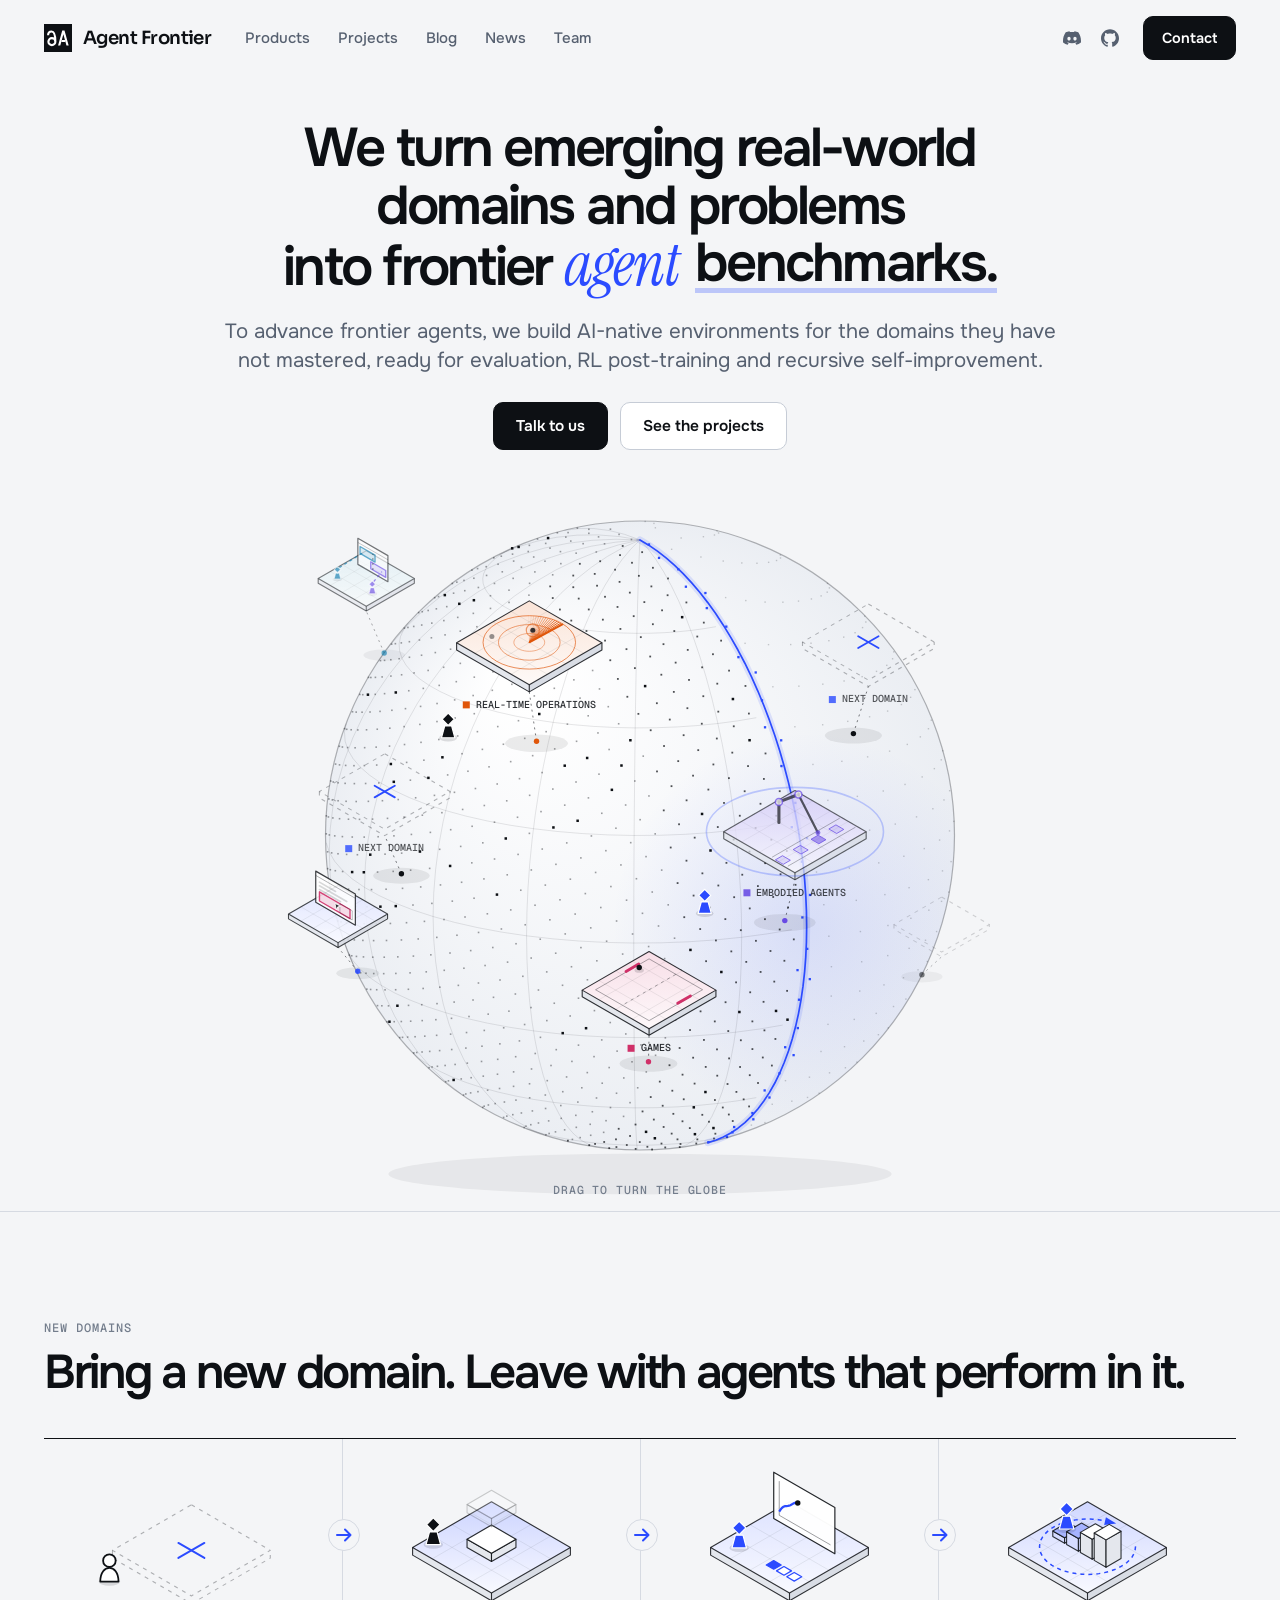
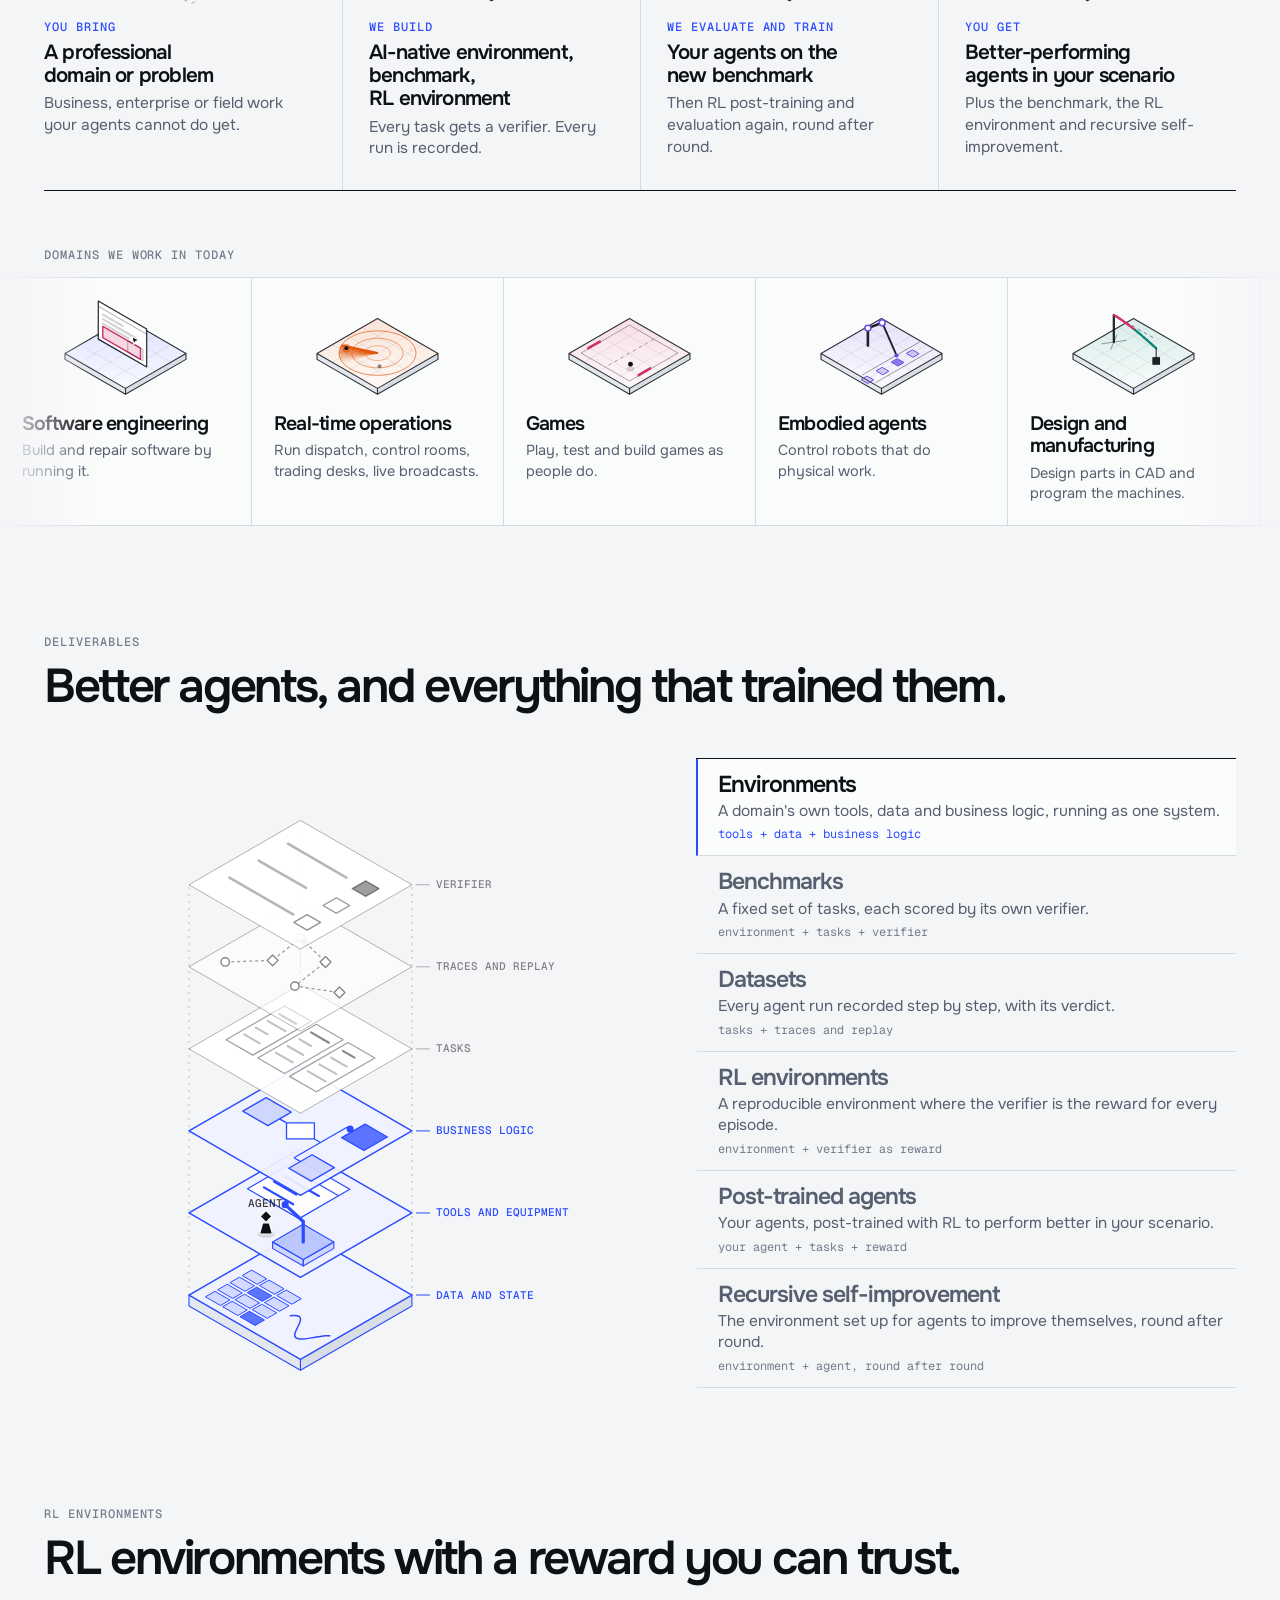
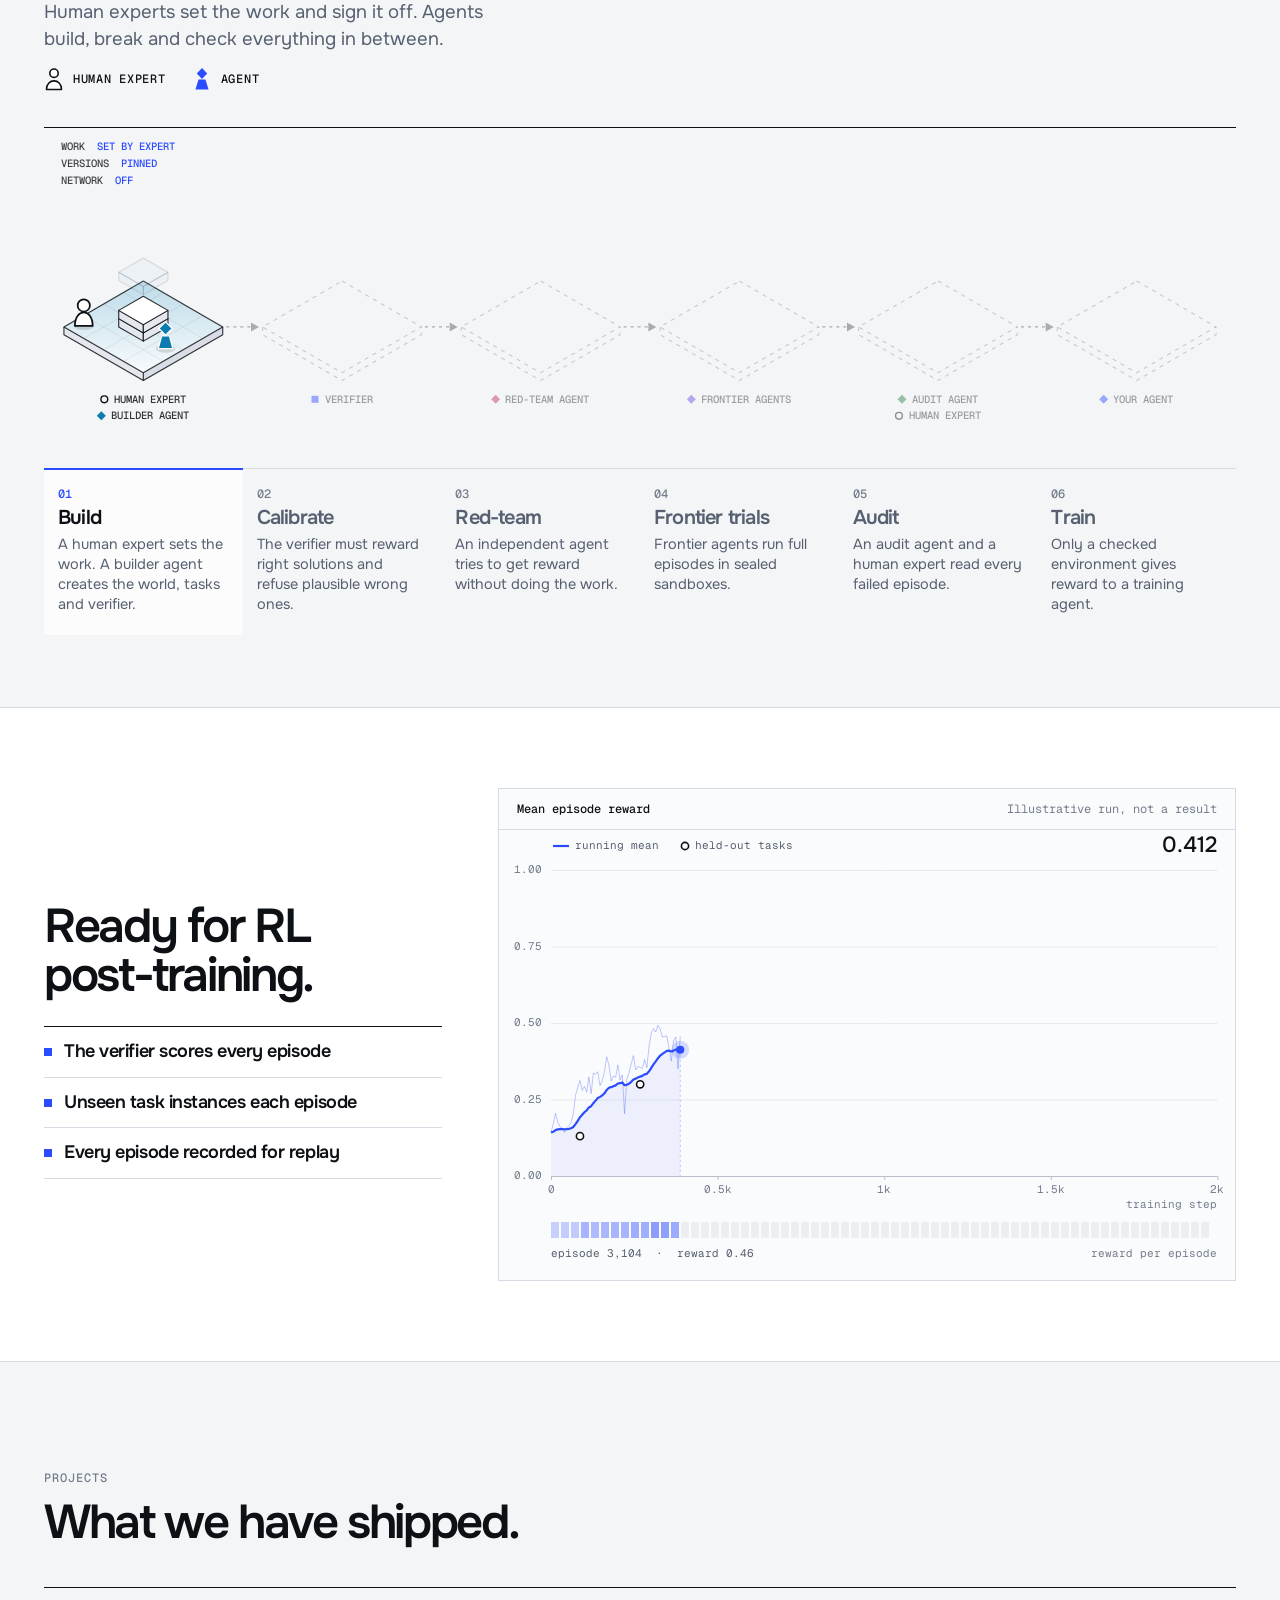
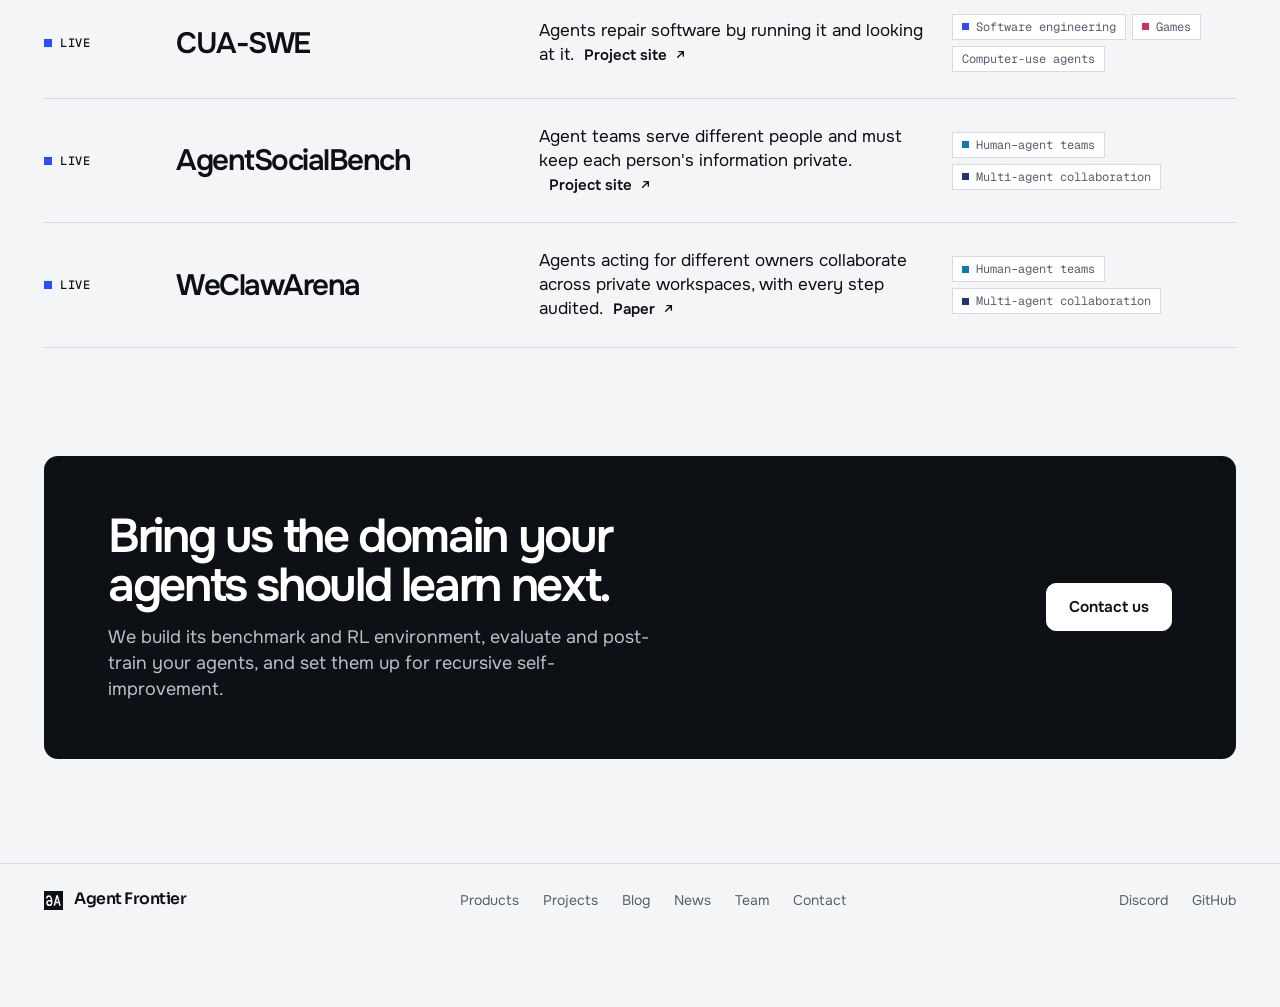
==== commit 4e8b275e: "Hold back LiveWorldArena and FrontierPro; add the Notre Dame logo The two projects leave the Project" ====
--- a/index.html
+++ b/index.html
@@ -165,18 +165,6 @@
           <p class="d">Agents repair software by running it and looking at it.<span class="go">Project site <svg width="13" height="13" viewBox="0 0 16 16" fill="none" aria-hidden="true"><path d="M4.5 11.5l7-7M6 4.5h5.5V10" stroke="currentColor" stroke-width="1.7" stroke-linecap="round" stroke-linejoin="round"/></svg></span></p>
           <div class="tags"><span style="--h:43,75,255"><i></i>Software engineering</span><span style="--h:208,48,104"><i></i>Games</span><span>Computer-use agents</span></div>
         </a>
-        <a class="prow" data-rv href="https://kingofspace0wzz.github.io/CUA-frontier/areas/real-time/" target="_blank" rel="noopener">
-          <span class="status live">Live</span>
-          <h3>LiveWorldArena</h3>
-          <p class="d">Agents operate software, games and simulated robots in real time.<span class="go">Project site <svg width="13" height="13" viewBox="0 0 16 16" fill="none" aria-hidden="true"><path d="M4.5 11.5l7-7M6 4.5h5.5V10" stroke="currentColor" stroke-width="1.7" stroke-linecap="round" stroke-linejoin="round"/></svg></span></p>
-          <div class="tags"><span style="--h:224,86,10"><i></i>Real-time operations</span><span style="--h:208,48,104"><i></i>Games</span><span style="--h:104,74,228"><i></i>Embodied agents</span><span>Computer-use agents</span></div>
-        </a>
-        <a class="prow" data-rv href="https://kingofspace0wzz.github.io/CUA-frontier/areas/physical-ai/" target="_blank" rel="noopener">
-          <span class="status live">Live</span>
-          <h3>FrontierPro</h3>
-          <p class="d">Agents trace physical failures back to the digital decisions that caused them.<span class="go">Project site <svg width="13" height="13" viewBox="0 0 16 16" fill="none" aria-hidden="true"><path d="M4.5 11.5l7-7M6 4.5h5.5V10" stroke="currentColor" stroke-width="1.7" stroke-linecap="round" stroke-linejoin="round"/></svg></span></p>
-          <div class="tags"><span style="--h:9,138,118"><i></i>Design and manufacturing</span><span style="--h:150,104,0"><i></i>Laboratory science</span><span>Computer-use agents</span></div>
-        </a>
         <a class="prow" data-rv href="https://agent-social-bench.github.io/" target="_blank" rel="noopener">
           <span class="status live">Live</span>
           <h3>AgentSocialBench</h3>
@@ -207,8 +195,6 @@
     <div class="wrap pagehead"><h1>News</h1></div>
     <div class="wrap">
       <div class="rows">
-        <a class="nrow" href="https://kingofspace0wzz.github.io/CUA-frontier/areas/physical-ai/" target="_blank" rel="noopener"><i>Release</i><span>FrontierPro is live.</span><span class="go">Project site <svg width="13" height="13" viewBox="0 0 16 16" fill="none" aria-hidden="true"><path d="M4.5 11.5l7-7M6 4.5h5.5V10" stroke="currentColor" stroke-width="1.7" stroke-linecap="round" stroke-linejoin="round"/></svg></span></a>
-        <a class="nrow" href="https://kingofspace0wzz.github.io/CUA-frontier/areas/real-time/" target="_blank" rel="noopener"><i>Release</i><span>LiveWorldArena is live.</span><span class="go">Project site <svg width="13" height="13" viewBox="0 0 16 16" fill="none" aria-hidden="true"><path d="M4.5 11.5l7-7M6 4.5h5.5V10" stroke="currentColor" stroke-width="1.7" stroke-linecap="round" stroke-linejoin="round"/></svg></span></a>
         <a class="nrow" href="https://zelongxueric.github.io/cua-swe-website/" target="_blank" rel="noopener"><i>Release</i><span>CUA-SWE is live.</span><span class="go">Project site <svg width="13" height="13" viewBox="0 0 16 16" fill="none" aria-hidden="true"><path d="M4.5 11.5l7-7M6 4.5h5.5V10" stroke="currentColor" stroke-width="1.7" stroke-linecap="round" stroke-linejoin="round"/></svg></span></a>
         <a class="nrow" href="https://arxiv.org/abs/2608.03499" target="_blank" rel="noopener"><i>Aug 2026</i><span>WeClawArena is live.</span><span class="go">Paper <svg width="13" height="13" viewBox="0 0 16 16" fill="none" aria-hidden="true"><path d="M4.5 11.5l7-7M6 4.5h5.5V10" stroke="currentColor" stroke-width="1.7" stroke-linecap="round" stroke-linejoin="round"/></svg></span></a>
         <a class="nrow" href="https://agent-social-bench.github.io/" target="_blank" rel="noopener"><i>Apr 2026</i><span>AgentSocialBench is live.</span><span class="go">Project site <svg width="13" height="13" viewBox="0 0 16 16" fill="none" aria-hidden="true"><path d="M4.5 11.5l7-7M6 4.5h5.5V10" stroke="currentColor" stroke-width="1.7" stroke-linecap="round" stroke-linejoin="round"/></svg></span></a>
@@ -226,7 +212,7 @@
   <main class="view pagepad" data-view="team" hidden>
     <div class="wrap pagehead"><h1>Team</h1></div>
     <div class="wrap">
-      <div class="from"><div class="label">Built by AI experts from</div><div class="logos"><img src="assets/orgs/mono-cmu.png" alt="Carnegie Mellon University" title="Carnegie Mellon University" style="height:22px"><img src="assets/orgs/mono-usc.png" alt="University of Southern California" title="University of Southern California" style="height:23px"><img src="assets/orgs/mono-ucla.png" alt="UCLA" title="UCLA" style="height:20px"><img src="assets/orgs/mono-asu.png" alt="Arizona State University" title="Arizona State University" style="height:26px"><img src="assets/orgs/mono-wisc.png" alt="University of Wisconsin–Madison" title="University of Wisconsin–Madison" style="height:44px"><img src="assets/orgs/mono-princeton.png" alt="Princeton University" title="Princeton University" style="height:30px"><img src="assets/orgs/mono-uiuc.png" alt="University of Illinois Urbana-Champaign" title="University of Illinois Urbana-Champaign" style="height:36px"><img src="assets/orgs/mono-aws.png" alt="Amazon Web Services" title="Amazon Web Services" style="height:32px"><img src="assets/orgs/mono-scale.png" alt="Scale AI" title="Scale AI" style="height:28px"><img src="assets/orgs/mono-zoom.png" alt="Zoom" title="Zoom" style="height:19px"></div></div>
+      <div class="from"><div class="label">Built by AI experts from</div><div class="logos"><img src="assets/orgs/mono-cmu.png" alt="Carnegie Mellon University" title="Carnegie Mellon University" style="height:22px"><img src="assets/orgs/mono-usc.png" alt="University of Southern California" title="University of Southern California" style="height:23px"><img src="assets/orgs/mono-ucla.png" alt="UCLA" title="UCLA" style="height:20px"><img src="assets/orgs/mono-asu.png" alt="Arizona State University" title="Arizona State University" style="height:26px"><img src="assets/orgs/mono-wisc.png" alt="University of Wisconsin–Madison" title="University of Wisconsin–Madison" style="height:44px"><img src="assets/orgs/mono-princeton.png" alt="Princeton University" title="Princeton University" style="height:30px"><img src="assets/orgs/mono-uiuc.png" alt="University of Illinois Urbana-Champaign" title="University of Illinois Urbana-Champaign" style="height:36px"><img src="assets/orgs/mono-nd.png" alt="University of Notre Dame" title="University of Notre Dame" style="height:34px"><img src="assets/orgs/mono-aws.png" alt="Amazon Web Services" title="Amazon Web Services" style="height:32px"><img src="assets/orgs/mono-scale.png" alt="Scale AI" title="Scale AI" style="height:28px"><img src="assets/orgs/mono-zoom.png" alt="Zoom" title="Zoom" style="height:19px"></div></div>
       <div class="people"><div class="person"><div class="top"><img src="assets/avatars/prince.jpg" alt="" width="104" height="104" loading="lazy"><div><h3>Prince</h3><i>Founder and Organizer</i></div></div><ul><li>PhD in Information Systems, Carnegie Mellon University</li><li>LLM agents, agentic post-training, recursive self-improvement</li><li>Entrepreneur</li></ul><a class="go" href="https://kingofspace0wzz.github.io/" target="_blank" rel="noopener">Website <svg width="13" height="13" viewBox="0 0 16 16" fill="none" aria-hidden="true"><path d="M4.5 11.5l7-7M6 4.5h5.5V10" stroke="currentColor" stroke-width="1.7" stroke-linecap="round" stroke-linejoin="round"/></svg></a></div><div class="person"><div class="top"><img src="assets/avatars/chloe.jpg" alt="" width="104" height="104" loading="lazy"><div><h3>Chloe</h3><i>Advisor and Organizer</i></div></div><ul><li>PhD in Computer Science, Carnegie Mellon University</li><li>LLM agents, agentic post-training, recursive self-improvement</li></ul></div><div class="person"><div class="top"><img src="assets/avatars/sherry.jpg" alt="" width="104" height="104" loading="lazy"><div><h3>Sherry</h3><i>Advisor</i></div></div><ul><li>Faculty, Carnegie Mellon University</li><li>Human–AI interaction, real-world AI evaluation</li></ul><a class="go" href="https://www.cs.cmu.edu/~sherryw/" target="_blank" rel="noopener">Website <svg width="13" height="13" viewBox="0 0 16 16" fill="none" aria-hidden="true"><path d="M4.5 11.5l7-7M6 4.5h5.5V10" stroke="currentColor" stroke-width="1.7" stroke-linecap="round" stroke-linejoin="round"/></svg></a></div><div class="person"><div class="top"><img src="assets/avatars/xiyang.jpg" alt="" width="104" height="104" loading="lazy"><div><h3>Xiyang</h3><i>Advisor</i></div></div><ul><li>Faculty, Arizona State University</li><li>LLM agents</li></ul><a class="go" href="https://xiyanghu.github.io/" target="_blank" rel="noopener">Website <svg width="13" height="13" viewBox="0 0 16 16" fill="none" aria-hidden="true"><path d="M4.5 11.5l7-7M6 4.5h5.5V10" stroke="currentColor" stroke-width="1.7" stroke-linecap="round" stroke-linejoin="round"/></svg></a></div><div class="person"><div class="top"><img src="assets/avatars/yaqi.jpg" alt="" width="104" height="104" loading="lazy"><div><h3>Yaqi</h3><i>Advisor</i></div></div><ul><li>Faculty, University of Illinois Urbana-Champaign</li><li>Embodied agents</li><li>Neuro-symbolic AI, human–AI collaboration, robotics</li></ul><a class="go" href="https://yaqi-xie.me/" target="_blank" rel="noopener">Website <svg width="13" height="13" viewBox="0 0 16 16" fill="none" aria-hidden="true"><path d="M4.5 11.5l7-7M6 4.5h5.5V10" stroke="currentColor" stroke-width="1.7" stroke-linecap="round" stroke-linejoin="round"/></svg></a></div><div class="person"><div class="top"><img src="assets/avatars/yue.jpg" alt="" width="104" height="104" loading="lazy"><div><h3>Yue</h3><i>Advisor</i></div></div><ul><li>Faculty, University of Southern California</li><li>LLM agents</li><li>Auditable agent systems, AI auditing, AI safety</li></ul><a class="go" href="https://viterbi-web.usc.edu/~yzhao010/" target="_blank" rel="noopener">Website <svg width="13" height="13" viewBox="0 0 16 16" fill="none" aria-hidden="true"><path d="M4.5 11.5l7-7M6 4.5h5.5V10" stroke="currentColor" stroke-width="1.7" stroke-linecap="round" stroke-linejoin="round"/></svg></a></div><div class="person"><div class="top"><img src="assets/avatars/yuhang.jpg" alt="" width="104" height="104" loading="lazy"><div><h3>Yuhang</h3><i>Advisor and Core contributor</i></div></div><ul><li>PhD in Computer Science</li><li>LLM agents, multi-agent systems</li></ul></div><div class="person"><div class="top"><div><h3>Chaorui</h3><i>Organizer and Core contributor</i></div></div><ul><li>PhD, UCLA</li><li>Agentic reinforcement learning, agent post-training</li></ul></div><div class="person"><div class="top"><img src="assets/avatars/defu.jpg" alt="" width="104" height="104" loading="lazy"><div><h3>Defu</h3><i>Core contributor</i></div></div><ul><li>PhD, University of Southern California</li><li>Agentic post-training, agent harnesses and skills, LLM safety, scientific foundation models, numerical LLM interfaces</li></ul></div><div class="person"><div class="top"><img src="assets/avatars/eric.jpg" alt="" width="104" height="104" loading="lazy"><div><h3>Eric</h3><i>Core contributor</i></div></div><ul><li>University of Wisconsin–Madison</li><li>LLM agents</li></ul></div><div class="person"><div class="top"><img src="assets/avatars/heady.jpg" alt="" width="104" height="104" loading="lazy"><div><h3>Heady</h3><i>Core contributor</i></div></div><ul><li>University of Southern California</li><li>LLM agents, entrepreneur</li></ul></div><div class="person"><div class="top"><img src="assets/avatars/justin.jpg" alt="" width="104" height="104" loading="lazy"><div><h3>Justin</h3><i>Core contributor</i></div></div><ul><li>University of Southern California</li><li>LLM agents, entrepreneur</li></ul></div><div class="person"><div class="top"><img src="assets/avatars/leo.jpg" alt="" width="104" height="104" loading="lazy"><div><h3>Leo</h3><i>Core contributor</i></div></div><ul><li>University of Southern California</li><li>LLM agents</li></ul></div><div class="person"><div class="top"><img src="assets/avatars/vivian.jpg" alt="" width="104" height="104" loading="lazy"><div><h3>Vivian</h3><i>Core contributor</i></div></div><ul><li>PhD, Carnegie Mellon University</li><li>Scale AI</li><li>Agent post-training, LLM evaluation</li></ul></div><div class="person"><div class="top"><img src="assets/avatars/will.jpg" alt="" width="104" height="104" loading="lazy"><div><h3>Will</h3><i>Core contributor</i></div></div><ul><li>PhD, Arizona State University</li><li>LLM agents, agent post-training</li></ul></div><div class="person"><div class="top"><div><h3>Yifu</h3><i>Core contributor</i></div></div><ul><li>PhD, Princeton University</li><li>LLM agents, agent post-training, world models, reinforcement learning</li></ul></div><div class="person"><div class="top"><img src="assets/avatars/yingtao.jpg" alt="" width="104" height="104" loading="lazy"><div><h3>Yingtao</h3><i>Core contributor</i></div></div><ul><li>PhD, Carnegie Mellon University</li><li>LLM agents, LLM reasoning, agent post-training</li></ul></div><div class="person"><div class="top"><div><h3>Yiyue</h3><i>Core contributor</i></div></div><ul><li>PhD, University of Notre Dame</li><li>LLM agents, agent post-training</li></ul></div><div class="person"><div class="top"><div><h3>Yuding</h3><i>Core contributor</i></div></div><ul><li>Carnegie Mellon University</li></ul></div></div>
     </div>
   </main>
--- a/assets/site.css
+++ b/assets/site.css
@@ -144,9 +144,9 @@
 .post span{margin-top:auto;font-size:15px}
 .from{margin-top:40px;padding-block:30px 36px;border-block:1px solid var(--ink);text-align:center}
 .from .label{letter-spacing:.14em;color:var(--ink)}
-.logos{display:flex;flex-wrap:wrap;align-items:center;justify-content:center;gap:24px 54px;margin-top:28px}
-.logos img{display:block;width:auto;max-width:none;opacity:.86}
-.logos .tw{font:600 23px/1 var(--display);letter-spacing:-.035em;opacity:.86}
+.logos{margin:16px -27px -12px;font-size:0;line-height:0;text-align:center;text-wrap:balance}
+.logos img{display:inline-block;vertical-align:middle;width:auto;max-width:none;margin:12px 27px;opacity:.86}
+.logos .tw{display:inline-block;vertical-align:middle;margin:12px 27px;font:600 23px/1 var(--display);letter-spacing:-.035em;opacity:.86}
 .people{display:grid;grid-template-columns:repeat(3,minmax(0,1fr));gap:16px;margin-top:44px}
 .person{display:flex;flex-direction:column;gap:18px;min-width:0;padding:22px 24px 24px;border:1px solid var(--line);border-radius:16px;background:rgba(255,255,255,.62)}
 .person .top{display:flex;align-items:center;gap:20px;min-width:0}
@@ -252,7 +252,8 @@
   .cform,.csent{padding:20px}
   .person img{width:84px;height:84px}
   .person h3{font-size:29px}
-  .logos{gap:20px 34px}
+  .logos{margin:18px -17px -10px}
+  .logos img,.logos .tw{margin:10px 17px}
   .pagehead{padding-block:40px 0}
   .build canvas{height:500px}
   .chart canvas{height:330px}
